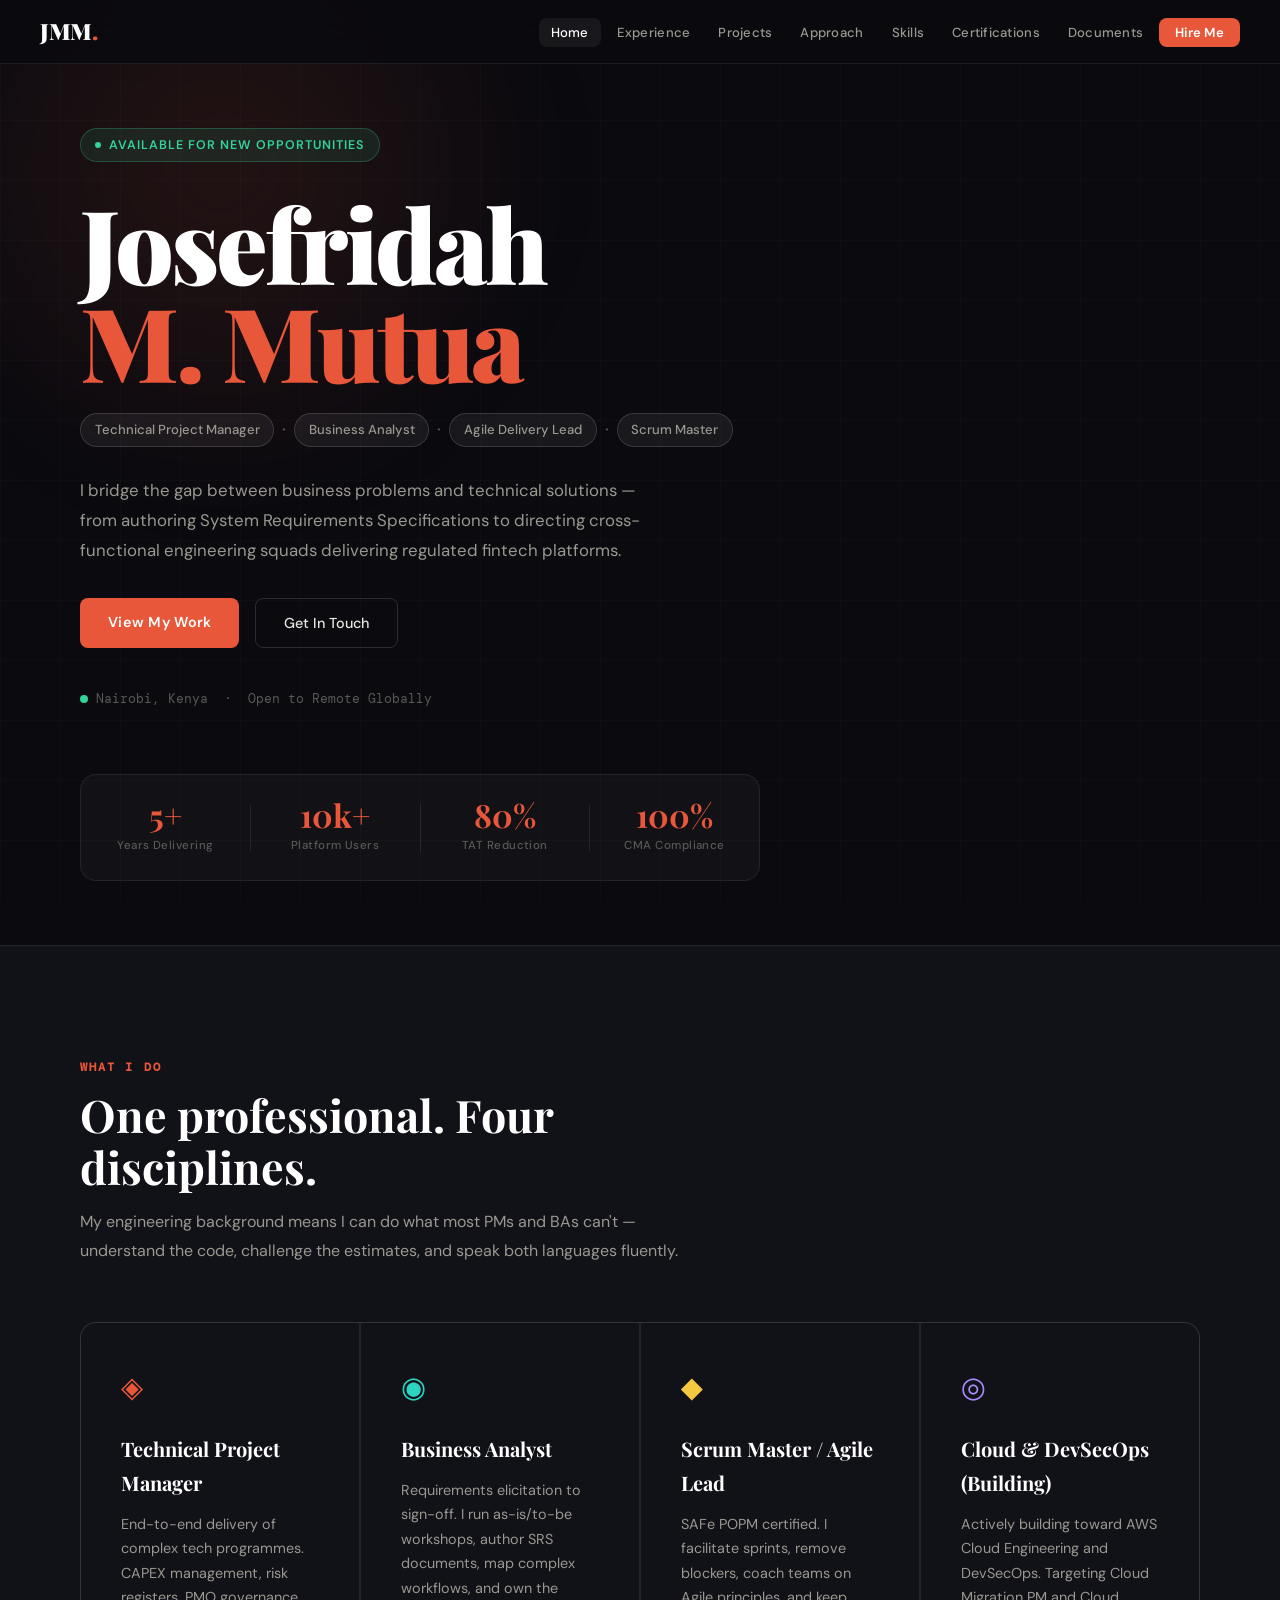
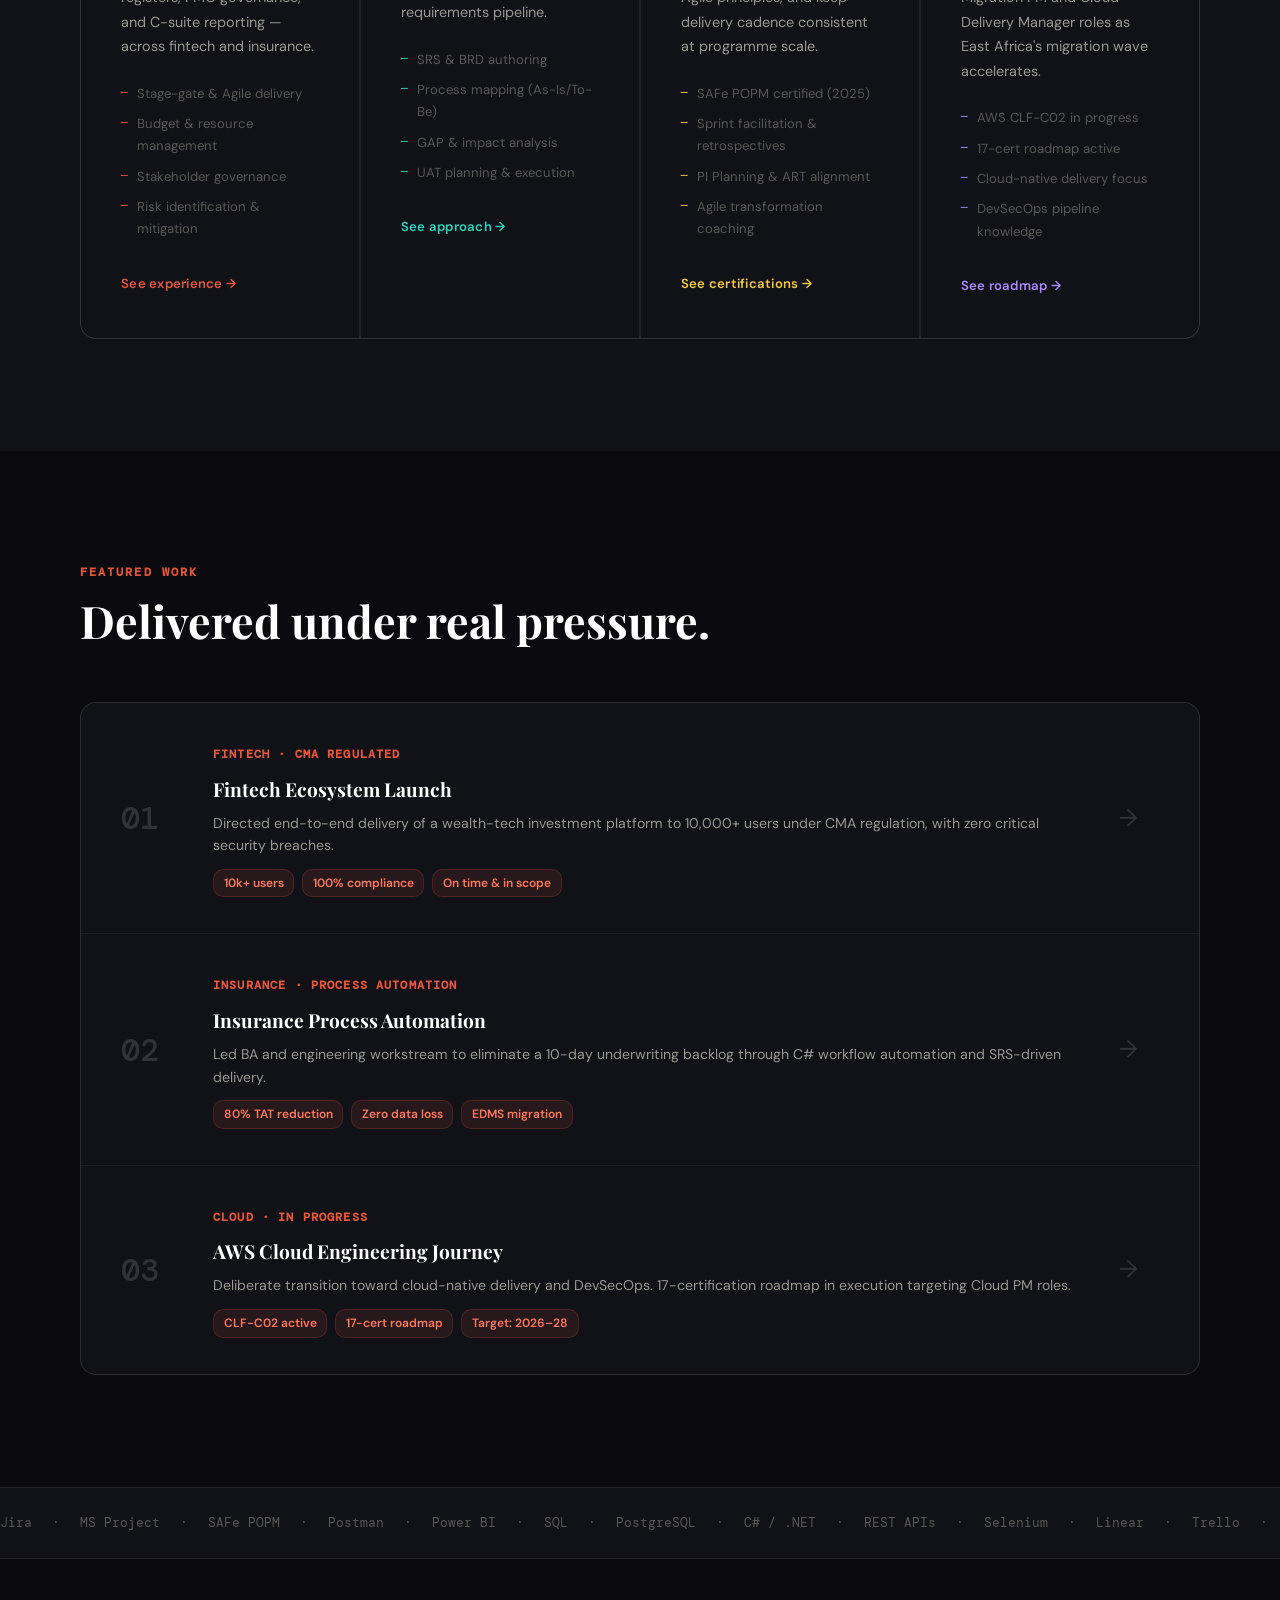
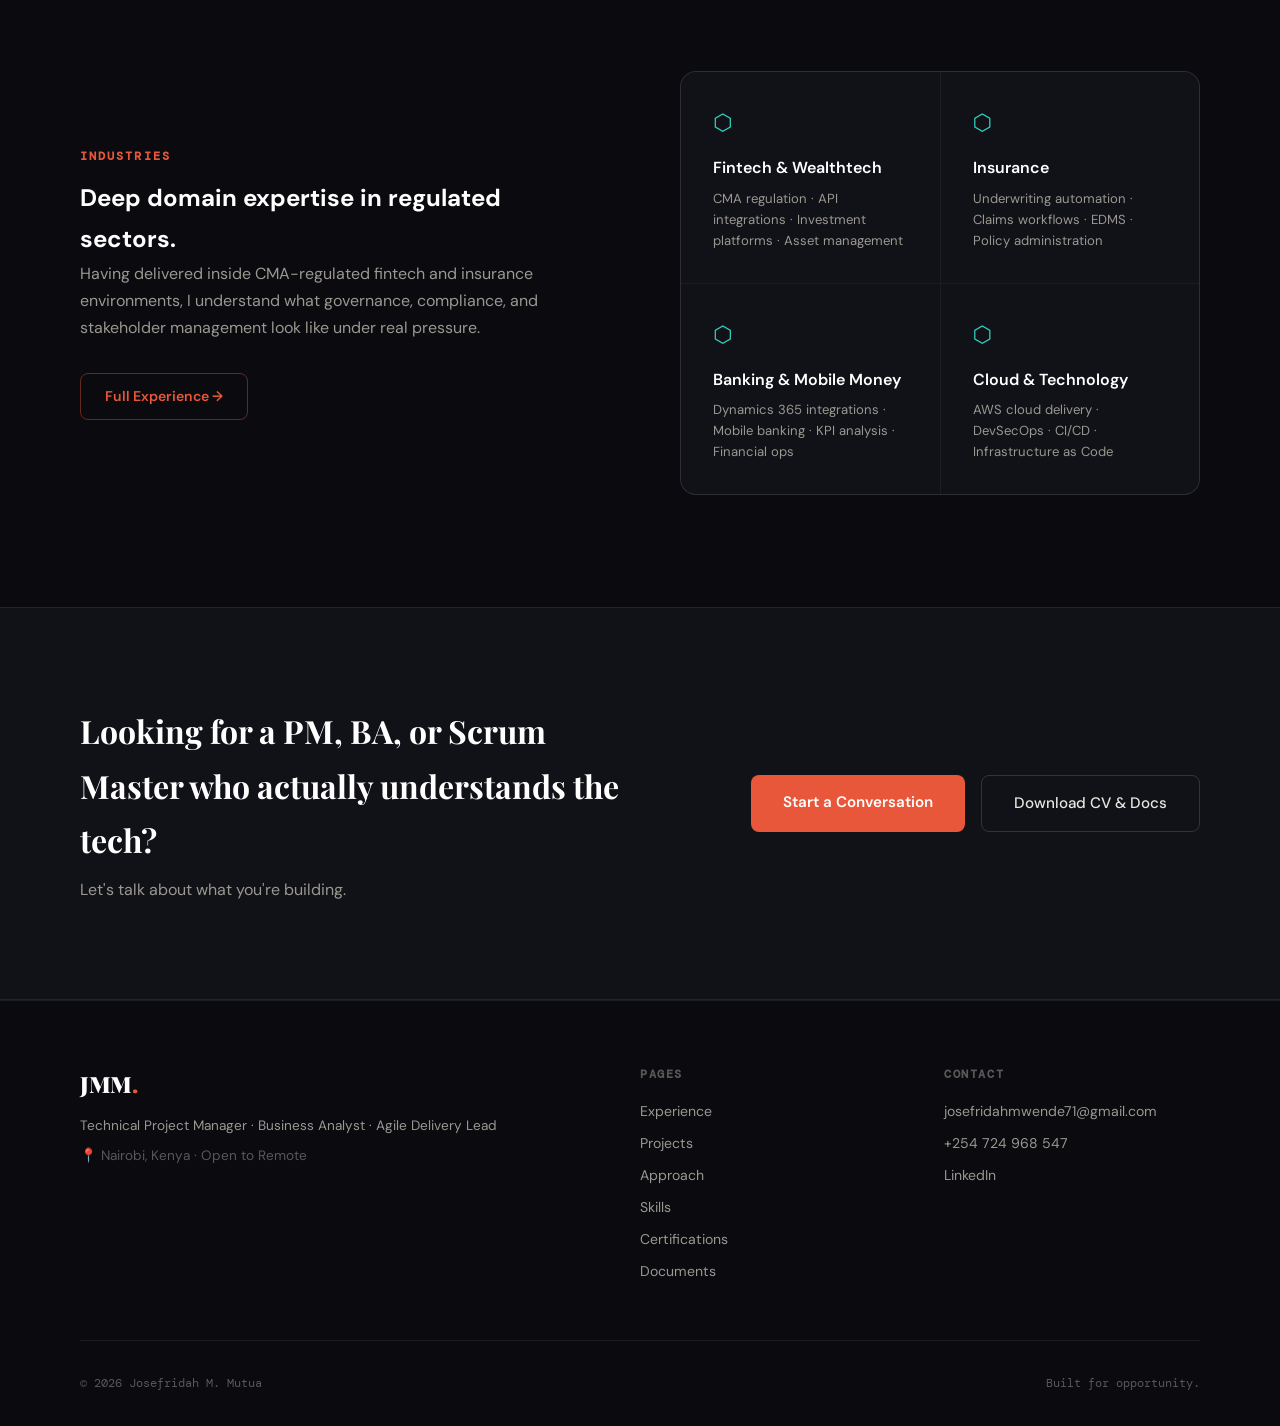
==== josefridah-portfolio/index.html @ a96021b9 "change colors" ====
<!DOCTYPE html>
<html lang="en">
<head>
<meta charset="UTF-8">
<meta name="viewport" content="width=device-width, initial-scale=1.0">
<title>Josefridah M. Mutua — TPM · BA · Agile Lead</title>
<link rel="preconnect" href="https://fonts.googleapis.com">
<link href="https://fonts.googleapis.com/css2?family=Playfair+Display:wght@400;700;900&family=DM+Sans:wght@300;400;500;600&family=DM+Mono:wght@400;500&display=swap" rel="stylesheet">
<link rel="stylesheet" href="css/main.css">
</head>
<body>

<!-- NAV -->
<nav id="nav">
  <a href="index.html" class="nav-logo">JMM<span>.</span></a>
  <button class="nav-toggle" id="navToggle" aria-label="menu">
    <span></span><span></span><span></span>
  </button>
  <ul class="nav-links" id="navLinks">
    <li><a href="index.html" class="active">Home</a></li>
    <li><a href="pages/experience.html">Experience</a></li>
    <li><a href="pages/projects.html">Projects</a></li>
    <li><a href="pages/approach.html">Approach</a></li>
    <li><a href="pages/skills.html">Skills</a></li>
    <li><a href="pages/certifications.html">Certifications</a></li>
    <li><a href="pages/documents.html">Documents</a></li>
    <li><a href="pages/contact.html" class="nav-cta">Hire Me</a></li>
  </ul>
</nav>

<!-- HERO -->
<section class="hero">
  <div class="hero-bg">
    <div class="hero-grid"></div>
    <div class="hero-glow"></div>
  </div>
  <div class="hero-content">
    <div class="hero-tag reveal">Available for new opportunities</div>
    <h1 class="hero-name reveal-up">
      Josefridah<br><span class="accent-text">M. Mutua</span>
    </h1>
    <div class="hero-roles reveal-up delay-1">
      <span class="role-pill">Technical Project Manager</span>
      <span class="role-sep">·</span>
      <span class="role-pill">Business Analyst</span>
      <span class="role-sep">·</span>
      <span class="role-pill">Agile Delivery Lead</span>
      <span class="role-sep">·</span>
      <span class="role-pill">Scrum Master</span>
    </div>
    <p class="hero-bio reveal-up delay-2">
      I bridge the gap between business problems and technical solutions — from authoring System Requirements Specifications to directing cross-functional engineering squads delivering regulated fintech platforms.
    </p>
    <div class="hero-actions reveal-up delay-3">
      <a href="pages/projects.html" class="btn-primary">View My Work</a>
      <a href="pages/contact.html" class="btn-ghost">Get In Touch</a>
    </div>
    <div class="hero-location reveal delay-4">
      <span class="dot-green"></span>
      Nairobi, Kenya &nbsp;·&nbsp; Open to Remote Globally
    </div>
  </div>
  <div class="hero-stats reveal-up delay-2">
    <div class="stat">
      <span class="stat-num">5+</span>
      <span class="stat-label">Years Delivering</span>
    </div>
    <div class="stat-div"></div>
    <div class="stat">
      <span class="stat-num">10k+</span>
      <span class="stat-label">Platform Users</span>
    </div>
    <div class="stat-div"></div>
    <div class="stat">
      <span class="stat-num">80%</span>
      <span class="stat-label">TAT Reduction</span>
    </div>
    <div class="stat-div"></div>
    <div class="stat">
      <span class="stat-num">100%</span>
      <span class="stat-label">CMA Compliance</span>
    </div>
  </div>
</section>

<!-- WHAT I DO -->
<section class="roles-section">
  <div class="container">
    <div class="section-header">
      <span class="section-eyebrow">What I Do</span>
      <h2>One professional. Four disciplines.</h2>
      <p>My engineering background means I can do what most PMs and BAs can't — understand the code, challenge the estimates, and speak both languages fluently.</p>
    </div>
    <div class="roles-grid">
      <div class="role-card" data-color="accent">
        <div class="role-icon">◈</div>
        <h3>Technical Project Manager</h3>
        <p>End-to-end delivery of complex tech programmes. CAPEX management, risk registers, PMO governance, and C-suite reporting — across fintech and insurance.</p>
        <ul>
          <li>Stage-gate & Agile delivery</li>
          <li>Budget & resource management</li>
          <li>Stakeholder governance</li>
          <li>Risk identification & mitigation</li>
        </ul>
        <a href="pages/experience.html" class="role-link">See experience →</a>
      </div>
      <div class="role-card" data-color="teal">
        <div class="role-icon">◉</div>
        <h3>Business Analyst</h3>
        <p>Requirements elicitation to sign-off. I run as-is/to-be workshops, author SRS documents, map complex workflows, and own the requirements pipeline.</p>
        <ul>
          <li>SRS & BRD authoring</li>
          <li>Process mapping (As-Is/To-Be)</li>
          <li>GAP & impact analysis</li>
          <li>UAT planning & execution</li>
        </ul>
        <a href="pages/approach.html" class="role-link">See approach →</a>
      </div>
      <div class="role-card" data-color="gold">
        <div class="role-icon">◆</div>
        <h3>Scrum Master / Agile Lead</h3>
        <p>SAFe POPM certified. I facilitate sprints, remove blockers, coach teams on Agile principles, and keep delivery cadence consistent at programme scale.</p>
        <ul>
          <li>SAFe POPM certified (2025)</li>
          <li>Sprint facilitation & retrospectives</li>
          <li>PI Planning & ART alignment</li>
          <li>Agile transformation coaching</li>
        </ul>
        <a href="pages/certifications.html" class="role-link">See certifications →</a>
      </div>
      <div class="role-card" data-color="purple">
        <div class="role-icon">◎</div>
        <h3>Cloud & DevSecOps (Building)</h3>
        <p>Actively building toward AWS Cloud Engineering and DevSecOps. Targeting Cloud Migration PM and Cloud Delivery Manager roles as East Africa's migration wave accelerates.</p>
        <ul>
          <li>AWS CLF-C02 in progress</li>
          <li>17-cert roadmap active</li>
          <li>Cloud-native delivery focus</li>
          <li>DevSecOps pipeline knowledge</li>
        </ul>
        <a href="pages/certifications.html" class="role-link">See roadmap →</a>
      </div>
    </div>
  </div>
</section>

<!-- FEATURED PROJECTS STRIP -->
<section class="featured-section">
  <div class="container">
    <div class="section-header">
      <span class="section-eyebrow">Featured Work</span>
      <h2>Delivered under real pressure.</h2>
    </div>
    <div class="projects-strip">
      <a href="pages/projects.html#fintech" class="project-strip-card">
        <div class="psc-num">01</div>
        <div class="psc-body">
          <span class="psc-tag">Fintech · CMA Regulated</span>
          <h3>Fintech Ecosystem Launch</h3>
          <p>Directed end-to-end delivery of a wealth-tech investment platform to 10,000+ users under CMA regulation, with zero critical security breaches.</p>
          <div class="psc-outcomes">
            <span>10k+ users</span>
            <span>100% compliance</span>
            <span>On time & in scope</span>
          </div>
        </div>
        <div class="psc-arrow">→</div>
      </a>
      <a href="pages/projects.html#insurance" class="project-strip-card">
        <div class="psc-num">02</div>
        <div class="psc-body">
          <span class="psc-tag">Insurance · Process Automation</span>
          <h3>Insurance Process Automation</h3>
          <p>Led BA and engineering workstream to eliminate a 10-day underwriting backlog through C# workflow automation and SRS-driven delivery.</p>
          <div class="psc-outcomes">
            <span>80% TAT reduction</span>
            <span>Zero data loss</span>
            <span>EDMS migration</span>
          </div>
        </div>
        <div class="psc-arrow">→</div>
      </a>
      <a href="pages/projects.html#cloud" class="project-strip-card">
        <div class="psc-num">03</div>
        <div class="psc-body">
          <span class="psc-tag">Cloud · In Progress</span>
          <h3>AWS Cloud Engineering Journey</h3>
          <p>Deliberate transition toward cloud-native delivery and DevSecOps. 17-certification roadmap in execution targeting Cloud PM roles.</p>
          <div class="psc-outcomes">
            <span>CLF-C02 active</span>
            <span>17-cert roadmap</span>
            <span>Target: 2026–28</span>
          </div>
        </div>
        <div class="psc-arrow">→</div>
      </a>
    </div>
  </div>
</section>

<!-- TOOLS MARQUEE -->
<div class="marquee-section">
  <div class="marquee-track">
    <div class="marquee-content">
      <span>Jira</span><span>·</span>
      <span>MS Project</span><span>·</span>
      <span>SAFe POPM</span><span>·</span>
      <span>Postman</span><span>·</span>
      <span>Power BI</span><span>·</span>
      <span>SQL</span><span>·</span>
      <span>PostgreSQL</span><span>·</span>
      <span>C# / .NET</span><span>·</span>
      <span>REST APIs</span><span>·</span>
      <span>Selenium</span><span>·</span>
      <span>Linear</span><span>·</span>
      <span>Trello</span><span>·</span>
      <span>Metabase</span><span>·</span>
      <span>AWS</span><span>·</span>
      <span>Agile</span><span>·</span>
      <span>Scrum</span><span>·</span>
      <span>Kanban</span><span>·</span>
      <span>Jira</span><span>·</span>
      <span>MS Project</span><span>·</span>
      <span>SAFe POPM</span><span>·</span>
      <span>Postman</span><span>·</span>
      <span>Power BI</span><span>·</span>
      <span>SQL</span><span>·</span>
      <span>PostgreSQL</span><span>·</span>
      <span>C# / .NET</span><span>·</span>
      <span>REST APIs</span><span>·</span>
      <span>Selenium</span><span>·</span>
    </div>
  </div>
</div>

<!-- INDUSTRIES -->
<section class="industries-section">
  <div class="container">
    <div class="industries-grid">
      <div class="industry-intro">
        <span class="section-eyebrow">Industries</span>
        <h2>Deep domain expertise in regulated sectors.</h2>
        <p>Having delivered inside CMA-regulated fintech and insurance environments, I understand what governance, compliance, and stakeholder management look like under real pressure.</p>
        <a href="pages/experience.html" class="btn-outline">Full Experience →</a>
      </div>
      <div class="industry-cards">
        <div class="industry-card">
          <div class="ic-icon">⬡</div>
          <h4>Fintech & Wealthtech</h4>
          <p>CMA regulation · API integrations · Investment platforms · Asset management</p>
        </div>
        <div class="industry-card">
          <div class="ic-icon">⬡</div>
          <h4>Insurance</h4>
          <p>Underwriting automation · Claims workflows · EDMS · Policy administration</p>
        </div>
        <div class="industry-card">
          <div class="ic-icon">⬡</div>
          <h4>Banking & Mobile Money</h4>
          <p>Dynamics 365 integrations · Mobile banking · KPI analysis · Financial ops</p>
        </div>
        <div class="industry-card">
          <div class="ic-icon">⬡</div>
          <h4>Cloud & Technology</h4>
          <p>AWS cloud delivery · DevSecOps · CI/CD · Infrastructure as Code</p>
        </div>
      </div>
    </div>
  </div>
</section>

<!-- CTA STRIP -->
<section class="cta-section">
  <div class="container">
    <div class="cta-inner">
      <div class="cta-text">
        <h2>Looking for a PM, BA, or Scrum Master who actually understands the tech?</h2>
        <p>Let's talk about what you're building.</p>
      </div>
      <div class="cta-actions">
        <a href="pages/contact.html" class="btn-primary-lg">Start a Conversation</a>
        <a href="pages/documents.html" class="btn-ghost-lg">Download CV & Docs</a>
      </div>
    </div>
  </div>
</section>

<!-- FOOTER -->
<footer class="footer">
  <div class="container">
    <div class="footer-grid">
      <div class="footer-brand">
        <span class="nav-logo">JMM<span>.</span></span>
        <p>Technical Project Manager · Business Analyst · Agile Delivery Lead</p>
        <p class="footer-location">📍 Nairobi, Kenya · Open to Remote</p>
      </div>
      <div class="footer-links">
        <h5>Pages</h5>
        <a href="pages/experience.html">Experience</a>
        <a href="pages/projects.html">Projects</a>
        <a href="pages/approach.html">Approach</a>
        <a href="pages/skills.html">Skills</a>
        <a href="pages/certifications.html">Certifications</a>
        <a href="pages/documents.html">Documents</a>
      </div>
      <div class="footer-contact">
        <h5>Contact</h5>
        <a href="mailto:josefridahmwende71@gmail.com">josefridahmwende71@gmail.com</a>
        <a href="tel:+254724968547">+254 724 968 547</a>
        <a href="https://linkedin.com/in/[your-handle]" target="_blank">LinkedIn</a>
      </div>
    </div>
    <div class="footer-bottom">
      <span>© 2026 Josefridah M. Mutua</span>
      <span>Built for opportunity.</span>
    </div>
  </div>
</footer>

<script src="js/main.js"></script>
</body>
</html>
---- josefridah-portfolio/css/main.css ----
/* ═══════════════════════════════════════════════════════
   JOSEFRIDAH M. MUTUA — PORTFOLIO
   Dark editorial design with warm accent
═══════════════════════════════════════════════════════ */

:root {
  --bg:        #0A0A0F;
  --bg2:       #111118;
  --bg3:       #16161F;
  --border:    rgba(255,255,255,0.08);
  --border2:   rgba(255,255,255,0.14);
  --text:      #E8E6E0;
  --text2:     #9A9890;
  --text3:     #5A5856;
  --accent:    #E8573A;
  --accent2:   #FF7A5C;
  --teal:      #2DD4BF;
  --gold:      #F5C842;
  --purple:    #A78BFA;
  --green:     #34D399;
  --white:     #FFFFFF;

  --font-display: 'Playfair Display', Georgia, serif;
  --font-body:    'DM Sans', system-ui, sans-serif;
  --font-mono:    'DM Mono', monospace;

  --radius:    8px;
  --radius-lg: 16px;
  --transition: 0.3s cubic-bezier(0.4, 0, 0.2, 1);
  --max-w:     1200px;
}

*, *::before, *::after { box-sizing: border-box; margin: 0; padding: 0; }

html { scroll-behavior: smooth; font-size: 16px; }

body {
  background: var(--bg);
  color: var(--text);
  font-family: var(--font-body);
  font-weight: 400;
  line-height: 1.7;
  overflow-x: hidden;
}

a { color: inherit; text-decoration: none; }
img { max-width: 100%; display: block; }
ul { list-style: none; }

/* ── SCROLLBAR */
::-webkit-scrollbar { width: 4px; }
::-webkit-scrollbar-track { background: var(--bg); }
::-webkit-scrollbar-thumb { background: var(--accent); border-radius: 2px; }

/* ══════════════════════════════════════════
   NAV
══════════════════════════════════════════ */
#nav {
  position: fixed; top: 0; left: 0; right: 0; z-index: 1000;
  display: flex; align-items: center; justify-content: space-between;
  padding: 0 2.5rem;
  height: 64px;
  background: rgba(10, 10, 15, 0.85);
  backdrop-filter: blur(16px);
  border-bottom: 1px solid var(--border);
  transition: var(--transition);
}
#nav.scrolled { background: rgba(10, 10, 15, 0.97); }

.nav-logo {
  font-family: var(--font-display);
  font-size: 1.4rem;
  font-weight: 900;
  color: var(--white);
  letter-spacing: -0.02em;
}
.nav-logo span { color: var(--accent); }

.nav-links {
  display: flex; align-items: center; gap: 0.25rem;
}
.nav-links a {
  font-size: 0.82rem;
  font-weight: 500;
  color: var(--text2);
  padding: 0.4rem 0.75rem;
  border-radius: var(--radius);
  transition: var(--transition);
  letter-spacing: 0.02em;
}
.nav-links a:hover, .nav-links a.active { color: var(--white); background: rgba(255,255,255,0.06); }
.nav-links .nav-cta {
  background: var(--accent);
  color: var(--white);
  padding: 0.4rem 1rem;
  font-weight: 600;
}
.nav-links .nav-cta:hover { background: var(--accent2); }

.nav-toggle {
  display: none;
  flex-direction: column; gap: 5px;
  background: none; border: none; cursor: pointer; padding: 4px;
}
.nav-toggle span {
  display: block; width: 22px; height: 2px;
  background: var(--text); border-radius: 2px;
  transition: var(--transition);
}

/* ══════════════════════════════════════════
   HERO
══════════════════════════════════════════ */
.hero {
  min-height: 100vh;
  display: flex; flex-direction: column;
  justify-content: center; align-items: flex-start;
  padding: 8rem 2.5rem 4rem;
  max-width: var(--max-w); margin: 0 auto;
  position: relative;
}

.hero-bg {
  position: fixed; inset: 0; z-index: -1; pointer-events: none;
}
.hero-grid {
  position: absolute; inset: 0;
  background-image:
    linear-gradient(rgba(255,255,255,0.02) 1px, transparent 1px),
    linear-gradient(90deg, rgba(255,255,255,0.02) 1px, transparent 1px);
  background-size: 60px 60px;
}
.hero-glow {
  position: absolute;
  top: -20%; left: -10%;
  width: 700px; height: 700px;
  background: radial-gradient(ellipse, rgba(232, 87, 58, 0.12) 0%, transparent 70%);
  filter: blur(40px);
}

.hero-tag {
  display: inline-flex; align-items: center; gap: 0.5rem;
  font-size: 0.78rem; font-weight: 600;
  color: var(--green);
  background: rgba(52, 211, 153, 0.1);
  border: 1px solid rgba(52, 211, 153, 0.25);
  padding: 0.35rem 0.9rem; border-radius: 20px;
  letter-spacing: 0.08em; text-transform: uppercase;
  margin-bottom: 2rem;
}
.hero-tag::before {
  content: '';
  width: 6px; height: 6px; border-radius: 50%;
  background: var(--green);
  animation: blink 2s infinite;
}
@keyframes blink { 0%,100%{opacity:1} 50%{opacity:0.3} }

.hero-name {
  font-family: var(--font-display);
  font-size: clamp(3.5rem, 8vw, 7rem);
  font-weight: 900;
  line-height: 0.95;
  letter-spacing: -0.03em;
  color: var(--white);
  margin-bottom: 1.5rem;
}
.accent-text { color: var(--accent); }

.hero-roles {
  display: flex; flex-wrap: wrap; align-items: center; gap: 0.5rem;
  margin-bottom: 1.75rem;
}
.role-pill {
  font-size: 0.82rem; font-weight: 500;
  background: rgba(255,255,255,0.06);
  border: 1px solid var(--border2);
  color: var(--text2);
  padding: 0.3rem 0.85rem; border-radius: 20px;
}
.role-sep { color: var(--text3); font-size: 1.2rem; }

.hero-bio {
  max-width: 560px;
  font-size: 1.05rem;
  color: var(--text2);
  line-height: 1.8;
  margin-bottom: 2rem;
}

.hero-actions {
  display: flex; gap: 1rem; flex-wrap: wrap;
  margin-bottom: 2.5rem;
}

.btn-primary {
  background: var(--accent);
  color: var(--white);
  font-size: 0.9rem; font-weight: 600;
  padding: 0.75rem 1.75rem; border-radius: var(--radius);
  transition: var(--transition);
  letter-spacing: 0.02em;
}
.btn-primary:hover { background: var(--accent2); transform: translateY(-1px); }

.btn-ghost {
  background: transparent;
  color: var(--text);
  font-size: 0.9rem; font-weight: 500;
  padding: 0.75rem 1.75rem;
  border: 1px solid var(--border2);
  border-radius: var(--radius);
  transition: var(--transition);
}
.btn-ghost:hover { border-color: var(--text2); background: rgba(255,255,255,0.04); }

.hero-location {
  display: flex; align-items: center; gap: 0.5rem;
  font-size: 0.82rem; color: var(--text3);
  font-family: var(--font-mono);
}
.dot-green {
  width: 8px; height: 8px; border-radius: 50%;
  background: var(--green);
  animation: blink 2s infinite;
}

.hero-stats {
  display: flex; align-items: center; gap: 0;
  margin-top: 4rem;
  background: rgba(255,255,255,0.03);
  border: 1px solid var(--border);
  border-radius: var(--radius-lg);
  overflow: hidden;
  width: 100%;
  max-width: 680px;
}
.stat {
  flex: 1; display: flex; flex-direction: column;
  align-items: center; padding: 1.5rem 1rem;
}
.stat-num {
  font-family: var(--font-display);
  font-size: 2rem; font-weight: 700;
  color: var(--accent);
  line-height: 1;
}
.stat-label {
  font-size: 0.72rem; color: var(--text3);
  margin-top: 0.3rem; text-align: center;
  font-weight: 500; letter-spacing: 0.04em;
}
.stat-div { width: 1px; height: 48px; background: var(--border); }

/* ══════════════════════════════════════════
   SECTIONS SHARED
══════════════════════════════════════════ */
.container { max-width: var(--max-w); margin: 0 auto; padding: 0 2.5rem; }

.section-eyebrow {
  display: block;
  font-size: 0.72rem; font-weight: 600;
  letter-spacing: 0.18em; text-transform: uppercase;
  color: var(--accent);
  margin-bottom: 0.75rem;
  font-family: var(--font-mono);
}
.section-header {
  max-width: 640px;
  margin-bottom: 3.5rem;
}
.section-header h2 {
  font-family: var(--font-display);
  font-size: clamp(2rem, 4vw, 2.8rem);
  font-weight: 700;
  color: var(--white);
  line-height: 1.15;
  margin-bottom: 1rem;
}
.section-header p { color: var(--text2); font-size: 1rem; line-height: 1.8; }

/* ══════════════════════════════════════════
   ROLES SECTION
══════════════════════════════════════════ */
.roles-section {
  padding: 7rem 0;
  background: var(--bg2);
  border-top: 1px solid var(--border);
}
.roles-grid {
  display: grid;
  grid-template-columns: repeat(auto-fit, minmax(260px, 1fr));
  gap: 1.5px;
  background: var(--border);
  border: 1px solid var(--border);
  border-radius: var(--radius-lg);
  overflow: hidden;
}
.role-card {
  background: var(--bg2);
  padding: 2.5rem;
  transition: var(--transition);
  cursor: default;
}
.role-card:hover { background: var(--bg3); }
.role-icon {
  font-size: 1.8rem; margin-bottom: 1.25rem;
  color: var(--accent);
}
.role-card[data-color="teal"] .role-icon { color: var(--teal); }
.role-card[data-color="gold"] .role-icon { color: var(--gold); }
.role-card[data-color="purple"] .role-icon { color: var(--purple); }

.role-card h3 {
  font-family: var(--font-display);
  font-size: 1.25rem; font-weight: 700;
  color: var(--white);
  margin-bottom: 0.75rem;
}
.role-card p { font-size: 0.9rem; color: var(--text2); line-height: 1.7; margin-bottom: 1.25rem; }
.role-card ul { margin-bottom: 1.5rem; }
.role-card ul li {
  font-size: 0.82rem; color: var(--text3);
  padding: 0.25rem 0;
  padding-left: 1rem;
  position: relative;
}
.role-card ul li::before {
  content: '─';
  position: absolute; left: 0;
  color: var(--accent); font-size: 0.7rem;
}
.role-card[data-color="teal"] ul li::before { color: var(--teal); }
.role-card[data-color="gold"] ul li::before { color: var(--gold); }
.role-card[data-color="purple"] ul li::before { color: var(--purple); }

.role-link {
  font-size: 0.82rem; font-weight: 600;
  color: var(--accent);
  letter-spacing: 0.02em;
  transition: var(--transition);
}
.role-card[data-color="teal"] .role-link { color: var(--teal); }
.role-card[data-color="gold"] .role-link { color: var(--gold); }
.role-card[data-color="purple"] .role-link { color: var(--purple); }
.role-link:hover { opacity: 0.7; }

/* ══════════════════════════════════════════
   FEATURED PROJECTS
══════════════════════════════════════════ */
.featured-section {
  padding: 7rem 0;
  background: var(--bg);
}
.projects-strip { display: flex; flex-direction: column; gap: 1px; background: var(--border); border-radius: var(--radius-lg); overflow: hidden; border: 1px solid var(--border); }
.project-strip-card {
  display: grid;
  grid-template-columns: 60px 1fr 40px;
  gap: 2rem;
  align-items: center;
  padding: 2.25rem 2.5rem;
  background: var(--bg2);
  transition: var(--transition);
}
.project-strip-card:hover { background: var(--bg3); }
.psc-num {
  font-family: var(--font-mono);
  font-size: 2rem; font-weight: 500;
  color: var(--border2);
  line-height: 1;
}
.project-strip-card:hover .psc-num { color: var(--accent); }
.psc-tag {
  display: inline-block;
  font-size: 0.72rem; font-weight: 600;
  letter-spacing: 0.1em; text-transform: uppercase;
  color: var(--accent);
  font-family: var(--font-mono);
  margin-bottom: 0.5rem;
}
.psc-body h3 {
  font-family: var(--font-display);
  font-size: 1.2rem; font-weight: 700;
  color: var(--white);
  margin-bottom: 0.4rem;
}
.psc-body p { font-size: 0.88rem; color: var(--text2); line-height: 1.6; margin-bottom: 0.75rem; }
.psc-outcomes {
  display: flex; flex-wrap: wrap; gap: 0.5rem;
}
.psc-outcomes span {
  font-size: 0.75rem; font-weight: 600;
  background: rgba(232, 87, 58, 0.1);
  border: 1px solid rgba(232, 87, 58, 0.2);
  color: var(--accent2);
  padding: 0.2rem 0.6rem; border-radius: 10px;
}
.psc-arrow {
  font-size: 1.5rem; color: var(--border2);
  transition: var(--transition);
}
.project-strip-card:hover .psc-arrow { color: var(--accent); transform: translateX(4px); }

/* ══════════════════════════════════════════
   MARQUEE
══════════════════════════════════════════ */
.marquee-section {
  padding: 1.5rem 0;
  border-top: 1px solid var(--border);
  border-bottom: 1px solid var(--border);
  background: var(--bg2);
  overflow: hidden;
}
.marquee-track { overflow: hidden; }
.marquee-content {
  display: flex; align-items: center; gap: 1.25rem;
  white-space: nowrap;
  animation: marquee 28s linear infinite;
  font-family: var(--font-mono);
  font-size: 0.82rem;
  color: var(--text3);
}
.marquee-content span:not([style]) { color: var(--text3); }
@keyframes marquee { from { transform: translateX(0); } to { transform: translateX(-50%); } }

/* ══════════════════════════════════════════
   INDUSTRIES
══════════════════════════════════════════ */
.industries-section { padding: 7rem 0; background: var(--bg); }
.industries-grid {
  display: grid;
  grid-template-columns: 1fr 1fr;
  gap: 5rem;
  align-items: center;
}
.industry-intro h2 { color: var(--white); }
.industry-intro p { color: var(--text2); margin-bottom: 2rem; }
.btn-outline {
  display: inline-block;
  font-size: 0.88rem; font-weight: 600;
  color: var(--accent);
  border: 1px solid rgba(232, 87, 58, 0.4);
  padding: 0.65rem 1.5rem; border-radius: var(--radius);
  transition: var(--transition);
}
.btn-outline:hover { background: rgba(232, 87, 58, 0.08); }

.industry-cards {
  display: grid;
  grid-template-columns: 1fr 1fr;
  gap: 1px; background: var(--border);
  border: 1px solid var(--border);
  border-radius: var(--radius-lg); overflow: hidden;
}
.industry-card {
  background: var(--bg2);
  padding: 2rem;
  transition: var(--transition);
}
.industry-card:hover { background: var(--bg3); }
.ic-icon { font-size: 1.4rem; color: var(--teal); margin-bottom: 0.75rem; }
.industry-card h4 {
  font-size: 1rem; font-weight: 600;
  color: var(--white);
  margin-bottom: 0.4rem;
}
.industry-card p { font-size: 0.82rem; color: var(--text2); line-height: 1.6; }

/* ══════════════════════════════════════════
   CTA
══════════════════════════════════════════ */
.cta-section {
  padding: 6rem 0;
  background: var(--bg2);
  border-top: 1px solid var(--border);
  border-bottom: 1px solid var(--border);
}
.cta-inner {
  display: flex;
  justify-content: space-between;
  align-items: center;
  gap: 3rem;
  flex-wrap: wrap;
}
.cta-text h2 {
  font-family: var(--font-display);
  font-size: clamp(1.4rem, 3vw, 2rem);
  font-weight: 700;
  color: var(--white);
  max-width: 560px;
  margin-bottom: 0.5rem;
}
.cta-text p { color: var(--text2); }
.cta-actions { display: flex; gap: 1rem; flex-wrap: wrap; }
.btn-primary-lg {
  background: var(--accent); color: var(--white);
  font-size: 0.95rem; font-weight: 600;
  padding: 0.9rem 2rem; border-radius: var(--radius);
  transition: var(--transition); white-space: nowrap;
}
.btn-primary-lg:hover { background: var(--accent2); transform: translateY(-1px); }
.btn-ghost-lg {
  background: transparent; color: var(--text);
  font-size: 0.95rem; font-weight: 500;
  padding: 0.9rem 2rem;
  border: 1px solid var(--border2);
  border-radius: var(--radius);
  transition: var(--transition); white-space: nowrap;
}
.btn-ghost-lg:hover { border-color: var(--text2); }

/* ══════════════════════════════════════════
   FOOTER
══════════════════════════════════════════ */
.footer {
  padding: 4rem 0 2rem;
  background: var(--bg);
  border-top: 1px solid var(--border);
}
.footer-grid {
  display: grid;
  grid-template-columns: 2fr 1fr 1fr;
  gap: 3rem;
  margin-bottom: 3rem;
}
.footer-brand .nav-logo { display: block; margin-bottom: 0.75rem; }
.footer-brand p { font-size: 0.85rem; color: var(--text2); line-height: 1.6; }
.footer-location { color: var(--text3) !important; margin-top: 0.5rem; }
.footer-links h5, .footer-contact h5 {
  font-size: 0.72rem; font-weight: 700;
  letter-spacing: 0.14em; text-transform: uppercase;
  color: var(--text3); margin-bottom: 1rem;
  font-family: var(--font-mono);
}
.footer-links a, .footer-contact a {
  display: block; font-size: 0.88rem;
  color: var(--text2); margin-bottom: 0.5rem;
  transition: var(--transition);
}
.footer-links a:hover, .footer-contact a:hover { color: var(--accent); }
.footer-bottom {
  display: flex; justify-content: space-between;
  padding-top: 2rem; border-top: 1px solid var(--border);
  font-size: 0.78rem; color: var(--text3);
  font-family: var(--font-mono);
}

/* ══════════════════════════════════════════
   PAGE HERO (inner pages)
══════════════════════════════════════════ */
.page-hero {
  padding: 9rem 2.5rem 4rem;
  max-width: var(--max-w); margin: 0 auto;
  border-bottom: 1px solid var(--border);
}
.page-hero .section-eyebrow { margin-bottom: 1rem; }
.page-hero h1 {
  font-family: var(--font-display);
  font-size: clamp(2.5rem, 5vw, 4rem);
  font-weight: 900;
  color: var(--white);
  line-height: 1.1;
  letter-spacing: -0.02em;
  margin-bottom: 1rem;
}
.page-hero p { font-size: 1.05rem; color: var(--text2); max-width: 580px; line-height: 1.8; }

/* ══════════════════════════════════════════
   EXPERIENCE PAGE
══════════════════════════════════════════ */
.exp-section { padding: 5rem 0; }
.exp-timeline { position: relative; }
.exp-timeline::before {
  content: '';
  position: absolute; left: 0; top: 0; bottom: 0;
  width: 1px; background: var(--border);
}
.exp-item {
  display: grid;
  grid-template-columns: 200px 1fr;
  gap: 3rem;
  padding: 3rem 0 3rem 2rem;
  border-bottom: 1px solid var(--border);
  position: relative;
}
.exp-item::before {
  content: '';
  position: absolute; left: -4px; top: 3.5rem;
  width: 9px; height: 9px; border-radius: 50%;
  background: var(--accent);
  border: 2px solid var(--bg);
}
.exp-meta { padding-top: 0.2rem; }
.exp-period {
  font-family: var(--font-mono);
  font-size: 0.78rem; color: var(--text3);
  margin-bottom: 0.5rem;
}
.exp-company {
  font-size: 0.88rem; font-weight: 600;
  color: var(--teal);
}
.exp-tags { display: flex; flex-wrap: wrap; gap: 0.4rem; margin-top: 0.75rem; }
.exp-tag-item {
  font-size: 0.7rem; padding: 0.15rem 0.5rem;
  background: rgba(255,255,255,0.05); border: 1px solid var(--border);
  border-radius: 10px; color: var(--text3);
}
.exp-content h3 {
  font-family: var(--font-display);
  font-size: 1.5rem; font-weight: 700;
  color: var(--white); margin-bottom: 0.25rem;
}
.exp-subtitle { font-size: 0.88rem; color: var(--accent); font-weight: 600; margin-bottom: 1rem; font-style: italic; }
.exp-content p { font-size: 0.92rem; color: var(--text2); line-height: 1.8; margin-bottom: 1rem; }
.exp-bullets { display: flex; flex-direction: column; gap: 0.5rem; }
.exp-bullet {
  display: flex; gap: 0.75rem;
  font-size: 0.88rem; color: var(--text2); line-height: 1.6;
}
.exp-bullet::before {
  content: '↗'; color: var(--accent);
  font-size: 0.8rem; flex-shrink: 0; margin-top: 0.15rem;
}
.exp-outcomes {
  display: flex; flex-wrap: wrap; gap: 0.6rem; margin-top: 1.25rem;
}
.outcome-chip {
  font-size: 0.78rem; font-weight: 600;
  background: rgba(52, 211, 153, 0.08);
  border: 1px solid rgba(52, 211, 153, 0.2);
  color: var(--green);
  padding: 0.3rem 0.75rem; border-radius: 20px;
}

/* ══════════════════════════════════════════
   PROJECTS PAGE
══════════════════════════════════════════ */
.projects-section { padding: 5rem 0; }
.project-card {
  background: var(--bg2);
  border: 1px solid var(--border);
  border-radius: var(--radius-lg);
  overflow: hidden;
  margin-bottom: 2rem;
  transition: var(--transition);
}
.project-card:hover { border-color: var(--border2); }
.pc-header {
  padding: 2.5rem;
  border-bottom: 1px solid var(--border);
  display: flex; justify-content: space-between; align-items: flex-start; gap: 2rem;
}
.pc-header-left .pc-eyebrow {
  font-family: var(--font-mono);
  font-size: 0.72rem; font-weight: 600;
  letter-spacing: 0.12em; text-transform: uppercase;
  color: var(--accent); margin-bottom: 0.5rem; display: block;
}
.pc-header-left h3 {
  font-family: var(--font-display);
  font-size: 1.6rem; font-weight: 700;
  color: var(--white); margin-bottom: 0.4rem;
}
.pc-header-left p { font-size: 0.9rem; color: var(--text2); }
.pc-header-right { flex-shrink: 0; text-align: right; }
.pc-period {
  font-family: var(--font-mono);
  font-size: 0.8rem; color: var(--text3);
}
.pc-body { padding: 2.5rem; }
.pc-grid { display: grid; grid-template-columns: 1fr 1fr; gap: 1.5rem; margin-bottom: 1.5rem; }
.pc-block {
  background: var(--bg3);
  border: 1px solid var(--border);
  border-radius: var(--radius);
  padding: 1.5rem;
}
.pc-block h5 {
  font-size: 0.7rem; font-weight: 700;
  letter-spacing: 0.12em; text-transform: uppercase;
  color: var(--accent); font-family: var(--font-mono);
  margin-bottom: 0.75rem;
}
.pc-block p, .pc-block li {
  font-size: 0.88rem; color: var(--text2); line-height: 1.7;
}
.pc-block ul { display: flex; flex-direction: column; gap: 0.3rem; }
.pc-block li { padding-left: 1rem; position: relative; }
.pc-block li::before { content: '·'; position: absolute; left: 0; color: var(--accent); }
.pc-outcomes-row { display: flex; flex-wrap: wrap; gap: 0.75rem; margin: 1.25rem 0; }
.pc-outcome {
  display: flex; align-items: center; gap: 0.4rem;
  font-size: 0.82rem; font-weight: 600;
  background: rgba(52, 211, 153, 0.07);
  border: 1px solid rgba(52, 211, 153, 0.2);
  color: var(--green);
  padding: 0.4rem 1rem; border-radius: var(--radius);
}
.pc-tools { margin-top: 1.5rem; padding-top: 1.5rem; border-top: 1px solid var(--border); }
.pc-tools h5 {
  font-size: 0.7rem; font-weight: 700;
  letter-spacing: 0.12em; text-transform: uppercase;
  color: var(--text3); font-family: var(--font-mono);
  margin-bottom: 0.6rem;
}
.tools-list { display: flex; flex-wrap: wrap; gap: 0.4rem; }
.tool-chip {
  font-size: 0.75rem;
  background: rgba(255,255,255,0.04);
  border: 1px solid var(--border);
  color: var(--text2);
  padding: 0.2rem 0.6rem; border-radius: var(--radius);
}

/* ══════════════════════════════════════════
   APPROACH PAGE
══════════════════════════════════════════ */
.approach-section { padding: 5rem 0; }
.approach-grid { display: grid; grid-template-columns: 1fr 1fr; gap: 1px; background: var(--border); border: 1px solid var(--border); border-radius: var(--radius-lg); overflow: hidden; margin-bottom: 4rem; }
.approach-card {
  background: var(--bg2);
  padding: 2.5rem;
  transition: var(--transition);
}
.approach-card:hover { background: var(--bg3); }
.ac-step {
  font-family: var(--font-mono);
  font-size: 0.7rem; color: var(--text3);
  margin-bottom: 1rem; letter-spacing: 0.1em;
}
.ac-icon { font-size: 2rem; margin-bottom: 1rem; }
.approach-card h3 {
  font-family: var(--font-display);
  font-size: 1.2rem; font-weight: 700;
  color: var(--white); margin-bottom: 0.6rem;
}
.approach-card p { font-size: 0.88rem; color: var(--text2); line-height: 1.7; margin-bottom: 1rem; }
.approach-items { display: flex; flex-direction: column; gap: 0.35rem; }
.approach-item { font-size: 0.82rem; color: var(--text3); padding-left: 1rem; position: relative; }
.approach-item::before { content: '→'; position: absolute; left: 0; color: var(--teal); font-size: 0.75rem; }

/* ══════════════════════════════════════════
   SKILLS PAGE
══════════════════════════════════════════ */
.skills-section { padding: 5rem 0; }
.skills-category { margin-bottom: 3rem; }
.skills-category h3 {
  font-family: var(--font-mono);
  font-size: 0.75rem; font-weight: 600;
  letter-spacing: 0.14em; text-transform: uppercase;
  color: var(--teal); margin-bottom: 1.25rem;
  padding-bottom: 0.75rem; border-bottom: 1px solid var(--border);
}
.skills-pills { display: flex; flex-wrap: wrap; gap: 0.6rem; }
.skill-pill-item {
  font-size: 0.85rem;
  background: var(--bg2);
  border: 1px solid var(--border);
  color: var(--text);
  padding: 0.45rem 1rem; border-radius: var(--radius);
  transition: var(--transition);
}
.skill-pill-item:hover { border-color: var(--border2); background: var(--bg3); }
.skill-pill-item.strong {
  background: rgba(232, 87, 58, 0.08);
  border-color: rgba(232, 87, 58, 0.25);
  color: var(--accent2);
}

/* ══════════════════════════════════════════
   CERTIFICATIONS PAGE
══════════════════════════════════════════ */
.certs-section { padding: 5rem 0; }
.cert-phase {
  margin-bottom: 3.5rem;
}
.cert-phase-header {
  display: flex; align-items: center; gap: 1rem;
  margin-bottom: 1.5rem;
  padding-bottom: 0.75rem;
  border-bottom: 1px solid var(--border);
}
.cert-phase-num {
  font-family: var(--font-mono);
  font-size: 0.7rem; font-weight: 600;
  background: rgba(232, 87, 58, 0.1);
  border: 1px solid rgba(232, 87, 58, 0.2);
  color: var(--accent);
  padding: 0.2rem 0.6rem; border-radius: var(--radius);
}
.cert-phase-header h3 {
  font-family: var(--font-display);
  font-size: 1.1rem; font-weight: 700; color: var(--white);
}
.cert-phase-header .phase-period {
  font-family: var(--font-mono);
  font-size: 0.75rem; color: var(--text3); margin-left: auto;
}
.certs-grid { display: grid; grid-template-columns: repeat(auto-fill, minmax(280px, 1fr)); gap: 1rem; }
.cert-card {
  background: var(--bg2);
  border: 1px solid var(--border);
  border-radius: var(--radius);
  padding: 1.5rem;
  transition: var(--transition);
  position: relative;
  overflow: hidden;
}
.cert-card::before {
  content: '';
  position: absolute; top: 0; left: 0; right: 0; height: 2px;
  background: var(--accent); opacity: 0;
  transition: var(--transition);
}
.cert-card:hover { border-color: var(--border2); }
.cert-card:hover::before { opacity: 1; }
.cert-card.earned::before { opacity: 1; background: var(--green); }
.cert-card.inprog::before { opacity: 1; background: var(--gold); }
.cert-status {
  font-size: 0.7rem; font-weight: 700;
  letter-spacing: 0.1em; text-transform: uppercase;
  font-family: var(--font-mono);
  margin-bottom: 0.75rem; display: block;
}
.cert-card.earned .cert-status { color: var(--green); }
.cert-card.inprog .cert-status { color: var(--gold); }
.cert-card.planned .cert-status { color: var(--text3); }
.cert-card h4 { font-size: 0.97rem; font-weight: 600; color: var(--white); margin-bottom: 0.25rem; }
.cert-card .cert-issuer { font-size: 0.82rem; color: var(--text2); }
.cert-card .cert-year { font-family: var(--font-mono); font-size: 0.78rem; color: var(--accent); font-weight: 600; margin-top: 0.75rem; display: block; }

/* ══════════════════════════════════════════
   DOCUMENTS PAGE
══════════════════════════════════════════ */
.docs-section { padding: 5rem 0; }
.docs-grid { display: grid; grid-template-columns: repeat(auto-fill, minmax(300px, 1fr)); gap: 1.5rem; }
.doc-card {
  background: var(--bg2);
  border: 1px solid var(--border);
  border-radius: var(--radius-lg);
  padding: 2rem;
  transition: var(--transition);
}
.doc-card:hover { border-color: var(--border2); background: var(--bg3); }
.doc-icon {
  width: 48px; height: 48px; border-radius: 12px;
  display: flex; align-items: center; justify-content: center;
  font-size: 1.4rem;
  margin-bottom: 1.25rem;
}
.doc-icon.red { background: rgba(232, 87, 58, 0.12); }
.doc-icon.teal { background: rgba(45, 212, 191, 0.1); }
.doc-icon.gold { background: rgba(245, 200, 66, 0.1); }
.doc-card h4 { font-size: 1rem; font-weight: 600; color: var(--white); margin-bottom: 0.4rem; }
.doc-card p { font-size: 0.85rem; color: var(--text2); line-height: 1.6; margin-bottom: 1.25rem; }
.doc-card .doc-link {
  display: inline-flex; align-items: center; gap: 0.4rem;
  font-size: 0.82rem; font-weight: 600;
  color: var(--accent);
  border: 1px solid rgba(232, 87, 58, 0.3);
  padding: 0.4rem 0.9rem; border-radius: var(--radius);
  transition: var(--transition);
}
.doc-card .doc-link:hover { background: rgba(232, 87, 58, 0.08); }

/* ══════════════════════════════════════════
   CONTACT PAGE
══════════════════════════════════════════ */
.contact-section { padding: 5rem 0; }
.contact-grid { display: grid; grid-template-columns: 1fr 1fr; gap: 5rem; }
.contact-info h3 {
  font-family: var(--font-display);
  font-size: 1.4rem; font-weight: 700; color: var(--white);
  margin-bottom: 0.5rem;
}
.contact-info p { font-size: 0.95rem; color: var(--text2); line-height: 1.8; margin-bottom: 2rem; }
.contact-items { display: flex; flex-direction: column; gap: 1rem; }
.contact-item {
  display: flex; align-items: center; gap: 1rem;
  background: var(--bg2); border: 1px solid var(--border);
  border-radius: var(--radius); padding: 1.25rem;
  transition: var(--transition);
}
.contact-item:hover { border-color: var(--border2); }
.ci-icon { font-size: 1.2rem; width: 36px; text-align: center; }
.ci-label { font-size: 0.72rem; color: var(--text3); text-transform: uppercase; letter-spacing: 0.08em; font-family: var(--font-mono); display: block; }
.ci-value { font-size: 0.92rem; color: var(--text); font-weight: 500; }
.open-roles { background: var(--bg2); border: 1px solid var(--border); border-radius: var(--radius-lg); padding: 2rem; }
.open-roles h4 { font-size: 0.72rem; font-weight: 700; letter-spacing: 0.14em; text-transform: uppercase; color: var(--teal); font-family: var(--font-mono); margin-bottom: 1.25rem; }
.role-row {
  display: flex; align-items: center; justify-content: space-between;
  padding: 0.75rem 0;
  border-bottom: 1px solid var(--border);
  font-size: 0.9rem;
}
.role-row:last-child { border-bottom: none; }
.role-row span { color: var(--text2); }
.role-row .available { color: var(--green); font-size: 0.75rem; font-weight: 600; font-family: var(--font-mono); }

/* ══════════════════════════════════════════
   ANIMATIONS
══════════════════════════════════════════ */
.reveal { opacity: 0; transform: translateY(0); animation: fadeIn 0.6s ease forwards; }
.reveal-up { opacity: 0; transform: translateY(24px); animation: slideUp 0.7s ease forwards; }
.delay-1 { animation-delay: 0.1s; }
.delay-2 { animation-delay: 0.2s; }
.delay-3 { animation-delay: 0.3s; }
.delay-4 { animation-delay: 0.5s; }

@keyframes fadeIn { to { opacity: 1; } }
@keyframes slideUp { to { opacity: 1; transform: translateY(0); } }

/* Scroll animations */
.fade-in { opacity: 0; transform: translateY(30px); transition: opacity 0.6s ease, transform 0.6s ease; }
.fade-in.visible { opacity: 1; transform: translateY(0); }

/* ══════════════════════════════════════════
   RESPONSIVE
══════════════════════════════════════════ */
@media (max-width: 768px) {
  .nav-links { display: none; flex-direction: column; position: absolute; top: 64px; left: 0; right: 0; background: var(--bg2); border-bottom: 1px solid var(--border); padding: 1rem; gap: 0.25rem; }
  .nav-links.open { display: flex; }
  .nav-toggle { display: flex; }
  #nav { position: sticky; }
  .hero { padding: 4rem 1.5rem 3rem; }
  .hero-name { font-size: 3rem; }
  .hero-stats { flex-direction: column; gap: 0; }
  .stat-div { width: 100%; height: 1px; }
  .roles-grid { grid-template-columns: 1fr; gap: 1px; }
  .industries-grid { grid-template-columns: 1fr; gap: 3rem; }
  .industry-cards { grid-template-columns: 1fr; }
  .container { padding: 0 1.5rem; }
  .exp-item { grid-template-columns: 1fr; gap: 1rem; }
  .exp-timeline::before { display: none; }
  .pc-grid { grid-template-columns: 1fr; }
  .contact-grid { grid-template-columns: 1fr; gap: 3rem; }
  .approach-grid { grid-template-columns: 1fr; }
  .footer-grid { grid-template-columns: 1fr; gap: 2rem; }
  .cta-inner { flex-direction: column; }
  .project-strip-card { grid-template-columns: 40px 1fr; }
  .psc-arrow { display: none; }
  .footer-bottom { flex-direction: column; gap: 0.5rem; }
  .page-hero { padding: 6rem 1.5rem 3rem; }
}
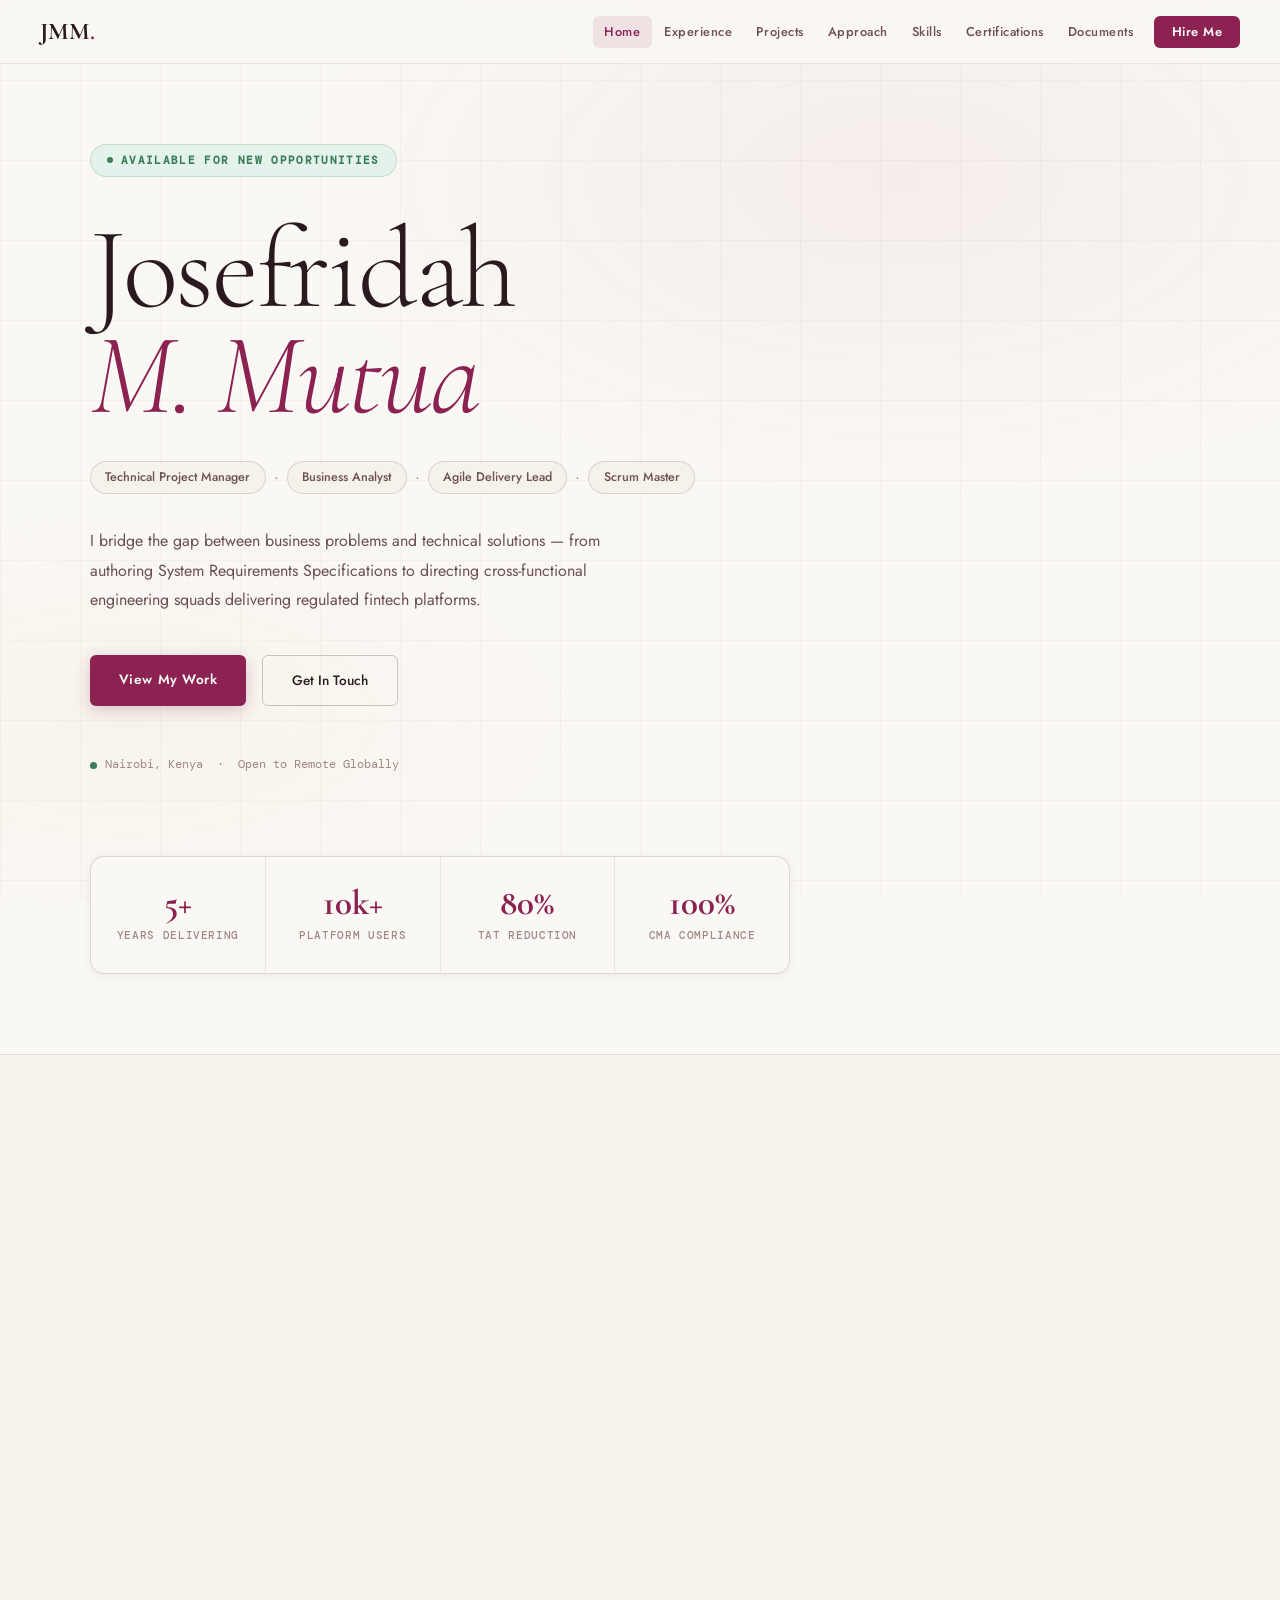
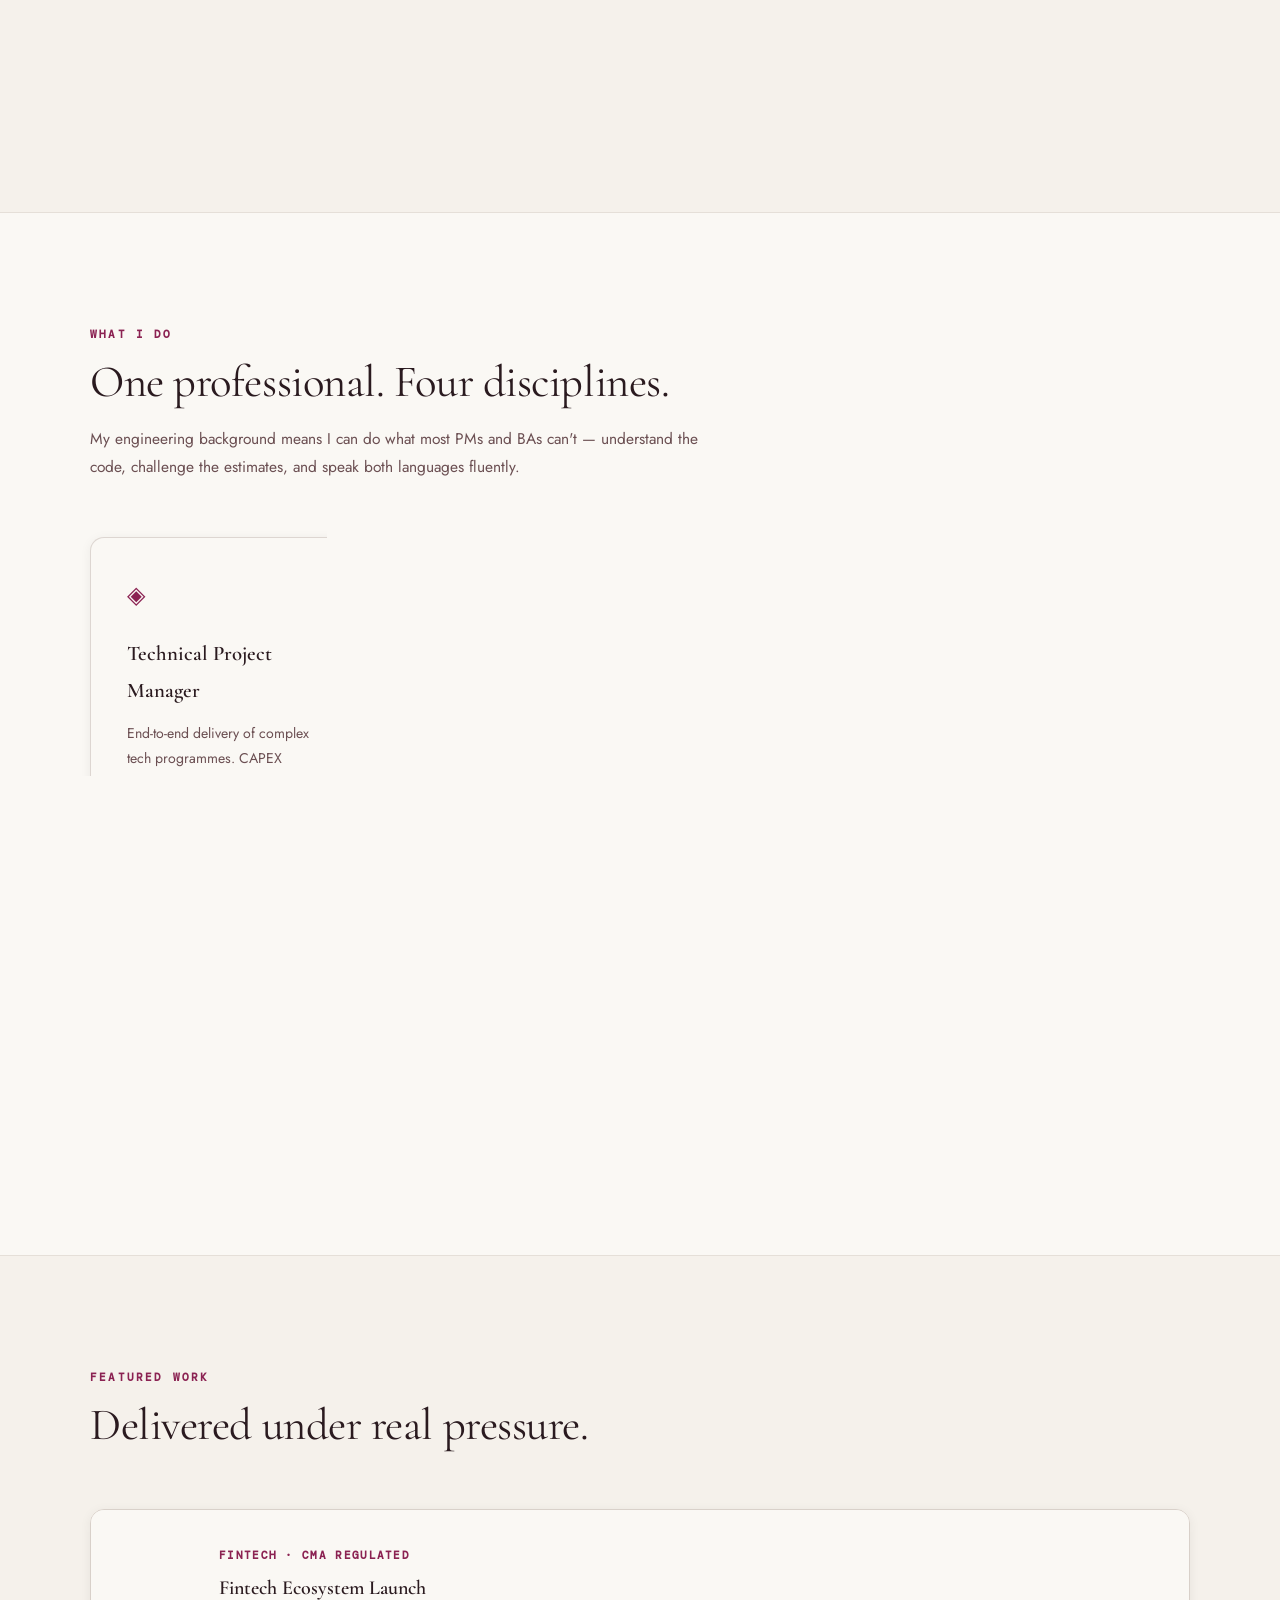
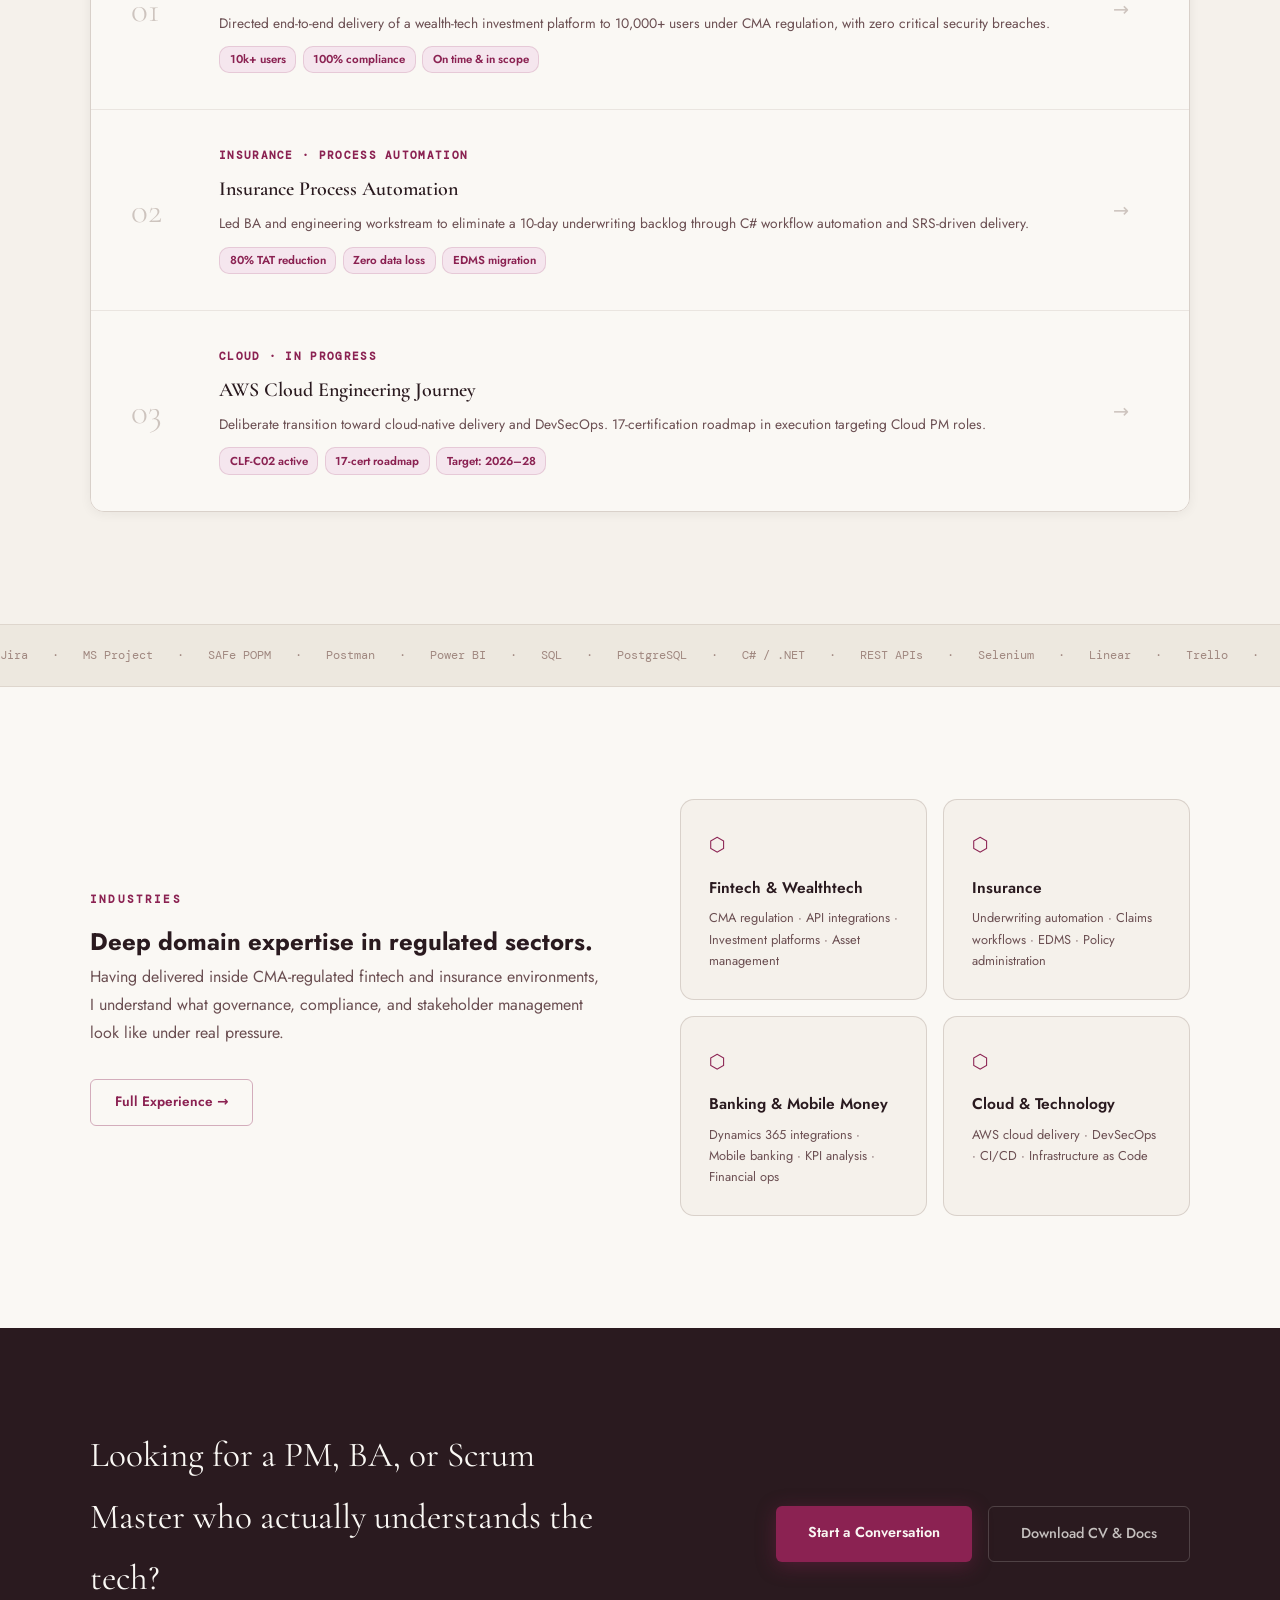
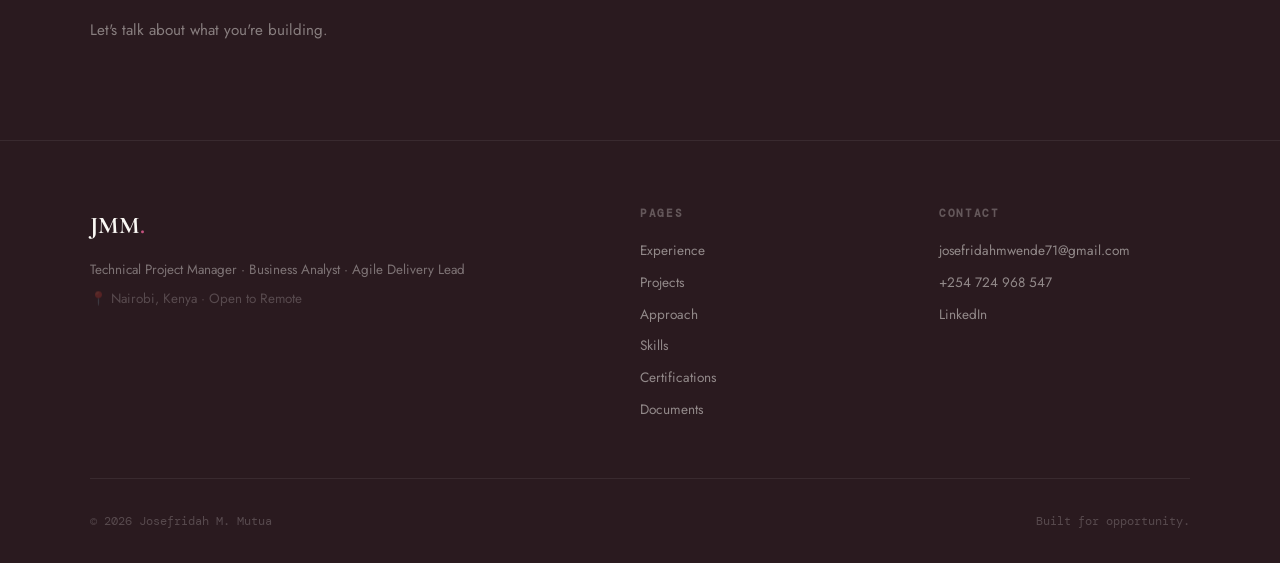
==== commit cd393f35: "fix: set root directory" ====
--- a/josefridah-portfolio/index.html
+++ b/josefridah-portfolio/index.html
@@ -1,322 +1,371 @@
 <!DOCTYPE html>
 <html lang="en">
+
 <head>
-<meta charset="UTF-8">
-<meta name="viewport" content="width=device-width, initial-scale=1.0">
-<title>Josefridah M. Mutua — TPM · BA · Agile Lead</title>
-<link rel="preconnect" href="https://fonts.googleapis.com">
-<link href="https://fonts.googleapis.com/css2?family=Playfair+Display:wght@400;700;900&family=DM+Sans:wght@300;400;500;600&family=DM+Mono:wght@400;500&display=swap" rel="stylesheet">
-<link rel="stylesheet" href="css/main.css">
+  <meta charset="UTF-8">
+  <meta name="viewport" content="width=device-width, initial-scale=1.0">
+  <title>Josefridah M. Mutua — TPM · BA · Agile Lead</title>
+  <link rel="preconnect" href="https://fonts.googleapis.com">
+  <link href="https://fonts.googleapis.com/css2?family=Cormorant+Garamond:ital,wght@0,300;0,400;0,600;0,700;1,300;1,400&family=Jost:wght@300;400;500;600&family=DM+Mono:wght@400;500&display=swap" rel="stylesheet">
+  <link rel="stylesheet" href="css/main.css">
 </head>
+
 <body>
 
-<!-- NAV -->
-<nav id="nav">
-  <a href="index.html" class="nav-logo">JMM<span>.</span></a>
-  <button class="nav-toggle" id="navToggle" aria-label="menu">
-    <span></span><span></span><span></span>
-  </button>
-  <ul class="nav-links" id="navLinks">
-    <li><a href="index.html" class="active">Home</a></li>
-    <li><a href="pages/experience.html">Experience</a></li>
-    <li><a href="pages/projects.html">Projects</a></li>
-    <li><a href="pages/approach.html">Approach</a></li>
-    <li><a href="pages/skills.html">Skills</a></li>
-    <li><a href="pages/certifications.html">Certifications</a></li>
-    <li><a href="pages/documents.html">Documents</a></li>
-    <li><a href="pages/contact.html" class="nav-cta">Hire Me</a></li>
-  </ul>
-</nav>
-
-<!-- HERO -->
-<section class="hero">
-  <div class="hero-bg">
-    <div class="hero-grid"></div>
-    <div class="hero-glow"></div>
+  <!-- NAV -->
+  <nav id="nav">
+    <a href="index.html" class="nav-logo">JMM<span>.</span></a>
+    <button class="nav-toggle" id="navToggle" aria-label="menu">
+      <span></span><span></span><span></span>
+    </button>
+    <ul class="nav-links" id="navLinks">
+      <li><a href="index.html" class="active">Home</a></li>
+      <li><a href="pages/experience.html">Experience</a></li>
+      <li><a href="pages/projects.html">Projects</a></li>
+      <li><a href="pages/approach.html">Approach</a></li>
+      <li><a href="pages/skills.html">Skills</a></li>
+      <li><a href="pages/certifications.html">Certifications</a></li>
+      <li><a href="pages/documents.html">Documents</a></li>
+      <li><a href="pages/contact.html" class="nav-cta">Hire Me</a></li>
+    </ul>
+  </nav>
+
+  <!-- HERO -->
+  <section class="hero">
+    <div class="hero-bg">
+      <div class="hero-grid"></div>
+      <div class="hero-glow"></div>
+    </div>
+    <div class="hero-content">
+      <div class="hero-tag reveal">Available for new opportunities</div>
+      <h1 class="hero-name reveal-up">
+        Josefridah<br><span class="accent-text">M. Mutua</span>
+      </h1>
+      <div class="hero-roles reveal-up delay-1">
+        <span class="role-pill">Technical Project Manager</span>
+        <span class="role-sep">·</span>
+        <span class="role-pill">Business Analyst</span>
+        <span class="role-sep">·</span>
+        <span class="role-pill">Agile Delivery Lead</span>
+        <span class="role-sep">·</span>
+        <span class="role-pill">Scrum Master</span>
+      </div>
+      <p class="hero-bio reveal-up delay-2">
+        I bridge the gap between business problems and technical solutions — from authoring System Requirements Specifications to directing cross-functional engineering squads delivering regulated fintech platforms.
+      </p>
+      <div class="hero-actions reveal-up delay-3">
+        <a href="pages/projects.html" class="btn-primary">View My Work</a>
+        <a href="pages/contact.html" class="btn-ghost">Get In Touch</a>
+      </div>
+      <div class="hero-location reveal delay-4">
+        <span class="dot-green"></span>
+        Nairobi, Kenya &nbsp;·&nbsp; Open to Remote Globally
+      </div>
+    </div>
+    <div class="hero-stats reveal-up delay-2">
+      <div class="stat">
+        <span class="stat-num">5+</span>
+        <span class="stat-label">Years Delivering</span>
+      </div>
+      <div class="stat-div"></div>
+      <div class="stat">
+        <span class="stat-num">10k+</span>
+        <span class="stat-label">Platform Users</span>
+      </div>
+      <div class="stat-div"></div>
+      <div class="stat">
+        <span class="stat-num">80%</span>
+        <span class="stat-label">TAT Reduction</span>
+      </div>
+      <div class="stat-div"></div>
+      <div class="stat">
+        <span class="stat-num">100%</span>
+        <span class="stat-label">CMA Compliance</span>
+      </div>
+    </div>
+  </section>
+
+
+  <!-- ABOUT / PHOTO SECTION -->
+  <section class="about-section">
+    <div class="container">
+      <div class="about-grid">
+        <div class="about-photo-wrap fade-in">
+          <div class="about-photo-frame">
+            <!-- PHOTO INSTRUCTIONS:
+               Replace this placeholder by saving your photo as "photo.jpg"
+               in the josefridah-portfolio folder, then change the line below to:
+               <img src="photo.jpg" alt="Josefridah M. Mutua">
+          -->
+            <div class="photo-placeholder">
+              <span class="ph-initials">JM</span>
+              <span class="ph-label">Add your photo</span>
+            </div>
+          </div>
+          <p class="photo-upload-hint">
+            Save your headshot as <strong>photo.jpg</strong> in the project folder,<br>
+            then replace the placeholder with: &lt;img src="photo.jpg"&gt;
+          </p>
+        </div>
+        <div class="about-content fade-in">
+          <span class="section-eyebrow">About Me</span>
+          <h2>Where business analysis meets <em>technical delivery.</em></h2>
+          <p>I'm a Technical Project Manager and Business Analyst based in Nairobi, Kenya, with a BSc in Computer Science and 5+ years delivering regulated fintech and insurance platforms from requirements through go-live.</p>
+          <p>My edge is rare: I came up through software engineering before moving into delivery — which means I can elicit requirements from business stakeholders in the morning and review API integration specs with developers in the afternoon, without losing anything in translation.</p>
+          <div class="about-highlights">
+            <div class="highlight-item"><span class="hi-dot"></span>CMA-regulated platform delivery</div>
+            <div class="highlight-item"><span class="hi-dot"></span>SRS & BRD authoring</div>
+            <div class="highlight-item"><span class="hi-dot"></span>SAFe POPM certified (2025)</div>
+            <div class="highlight-item"><span class="hi-dot"></span>8-person cross-functional squads</div>
+            <div class="highlight-item"><span class="hi-dot"></span>Fintech & insurance expertise</div>
+            <div class="highlight-item"><span class="hi-dot"></span>AWS cloud roadmap in progress</div>
+          </div>
+          <div class="about-tags">
+            <span class="about-tag">Nairobi, Kenya</span>
+            <span class="about-tag">Open to Remote</span>
+            <span class="about-tag">BSc Computer Science</span>
+            <span class="about-tag">English & Swahili</span>
+          </div>
+        </div>
+      </div>
+    </div>
+  </section>
+
+  <!-- WHAT I DO -->
+  <section class="roles-section">
+    <div class="container">
+      <div class="section-header">
+        <span class="section-eyebrow">What I Do</span>
+        <h2>One professional. Four disciplines.</h2>
+        <p>My engineering background means I can do what most PMs and BAs can't — understand the code, challenge the estimates, and speak both languages fluently.</p>
+      </div>
+      <div class="roles-grid">
+        <div class="role-card" data-color="accent">
+          <div class="role-icon">◈</div>
+          <h3>Technical Project Manager</h3>
+          <p>End-to-end delivery of complex tech programmes. CAPEX management, risk registers, PMO governance, and C-suite reporting — across fintech and insurance.</p>
+          <ul>
+            <li>Stage-gate & Agile delivery</li>
+            <li>Budget & resource management</li>
+            <li>Stakeholder governance</li>
+            <li>Risk identification & mitigation</li>
+          </ul>
+          <a href="pages/experience.html" class="role-link">See experience →</a>
+        </div>
+        <div class="role-card" data-color="teal">
+          <div class="role-icon">◉</div>
+          <h3>Business Analyst</h3>
+          <p>Requirements elicitation to sign-off. I run as-is/to-be workshops, author SRS documents, map complex workflows, and own the requirements pipeline.</p>
+          <ul>
+            <li>SRS & BRD authoring</li>
+            <li>Process mapping (As-Is/To-Be)</li>
+            <li>GAP & impact analysis</li>
+            <li>UAT planning & execution</li>
+          </ul>
+          <a href="pages/approach.html" class="role-link">See approach →</a>
+        </div>
+        <div class="role-card" data-color="gold">
+          <div class="role-icon">◆</div>
+          <h3>Scrum Master / Agile Lead</h3>
+          <p>SAFe POPM certified. I facilitate sprints, remove blockers, coach teams on Agile principles, and keep delivery cadence consistent at programme scale.</p>
+          <ul>
+            <li>SAFe POPM certified (2025)</li>
+            <li>Sprint facilitation & retrospectives</li>
+            <li>PI Planning & ART alignment</li>
+            <li>Agile transformation coaching</li>
+          </ul>
+          <a href="pages/certifications.html" class="role-link">See certifications →</a>
+        </div>
+        <div class="role-card" data-color="purple">
+          <div class="role-icon">◎</div>
+          <h3>Cloud & DevSecOps (Building)</h3>
+          <p>Actively building toward AWS Cloud Engineering and DevSecOps. Targeting Cloud Migration PM and Cloud Delivery Manager roles as East Africa's migration wave accelerates.</p>
+          <ul>
+            <li>AWS CLF-C02 in progress</li>
+            <li>17-cert roadmap active</li>
+            <li>Cloud-native delivery focus</li>
+            <li>DevSecOps pipeline knowledge</li>
+          </ul>
+          <a href="pages/certifications.html" class="role-link">See roadmap →</a>
+        </div>
+      </div>
+    </div>
+  </section>
+
+  <!-- FEATURED PROJECTS STRIP -->
+  <section class="featured-section">
+    <div class="container">
+      <div class="section-header">
+        <span class="section-eyebrow">Featured Work</span>
+        <h2>Delivered under real pressure.</h2>
+      </div>
+      <div class="projects-strip">
+        <a href="pages/projects.html#fintech" class="project-strip-card">
+          <div class="psc-num">01</div>
+          <div class="psc-body">
+            <span class="psc-tag">Fintech · CMA Regulated</span>
+            <h3>Fintech Ecosystem Launch</h3>
+            <p>Directed end-to-end delivery of a wealth-tech investment platform to 10,000+ users under CMA regulation, with zero critical security breaches.</p>
+            <div class="psc-outcomes">
+              <span>10k+ users</span>
+              <span>100% compliance</span>
+              <span>On time & in scope</span>
+            </div>
+          </div>
+          <div class="psc-arrow">→</div>
+        </a>
+        <a href="pages/projects.html#insurance" class="project-strip-card">
+          <div class="psc-num">02</div>
+          <div class="psc-body">
+            <span class="psc-tag">Insurance · Process Automation</span>
+            <h3>Insurance Process Automation</h3>
+            <p>Led BA and engineering workstream to eliminate a 10-day underwriting backlog through C# workflow automation and SRS-driven delivery.</p>
+            <div class="psc-outcomes">
+              <span>80% TAT reduction</span>
+              <span>Zero data loss</span>
+              <span>EDMS migration</span>
+            </div>
+          </div>
+          <div class="psc-arrow">→</div>
+        </a>
+        <a href="pages/projects.html#cloud" class="project-strip-card">
+          <div class="psc-num">03</div>
+          <div class="psc-body">
+            <span class="psc-tag">Cloud · In Progress</span>
+            <h3>AWS Cloud Engineering Journey</h3>
+            <p>Deliberate transition toward cloud-native delivery and DevSecOps. 17-certification roadmap in execution targeting Cloud PM roles.</p>
+            <div class="psc-outcomes">
+              <span>CLF-C02 active</span>
+              <span>17-cert roadmap</span>
+              <span>Target: 2026–28</span>
+            </div>
+          </div>
+          <div class="psc-arrow">→</div>
+        </a>
+      </div>
+    </div>
+  </section>
+
+  <!-- TOOLS MARQUEE -->
+  <div class="marquee-section">
+    <div class="marquee-track">
+      <div class="marquee-content">
+        <span>Jira</span><span>·</span>
+        <span>MS Project</span><span>·</span>
+        <span>SAFe POPM</span><span>·</span>
+        <span>Postman</span><span>·</span>
+        <span>Power BI</span><span>·</span>
+        <span>SQL</span><span>·</span>
+        <span>PostgreSQL</span><span>·</span>
+        <span>C# / .NET</span><span>·</span>
+        <span>REST APIs</span><span>·</span>
+        <span>Selenium</span><span>·</span>
+        <span>Linear</span><span>·</span>
+        <span>Trello</span><span>·</span>
+        <span>Metabase</span><span>·</span>
+        <span>AWS</span><span>·</span>
+        <span>Agile</span><span>·</span>
+        <span>Scrum</span><span>·</span>
+        <span>Kanban</span><span>·</span>
+        <span>Jira</span><span>·</span>
+        <span>MS Project</span><span>·</span>
+        <span>SAFe POPM</span><span>·</span>
+        <span>Postman</span><span>·</span>
+        <span>Power BI</span><span>·</span>
+        <span>SQL</span><span>·</span>
+        <span>PostgreSQL</span><span>·</span>
+        <span>C# / .NET</span><span>·</span>
+        <span>REST APIs</span><span>·</span>
+        <span>Selenium</span><span>·</span>
+      </div>
+    </div>
   </div>
-  <div class="hero-content">
-    <div class="hero-tag reveal">Available for new opportunities</div>
-    <h1 class="hero-name reveal-up">
-      Josefridah<br><span class="accent-text">M. Mutua</span>
-    </h1>
-    <div class="hero-roles reveal-up delay-1">
-      <span class="role-pill">Technical Project Manager</span>
-      <span class="role-sep">·</span>
-      <span class="role-pill">Business Analyst</span>
-      <span class="role-sep">·</span>
-      <span class="role-pill">Agile Delivery Lead</span>
-      <span class="role-sep">·</span>
-      <span class="role-pill">Scrum Master</span>
-    </div>
-    <p class="hero-bio reveal-up delay-2">
-      I bridge the gap between business problems and technical solutions — from authoring System Requirements Specifications to directing cross-functional engineering squads delivering regulated fintech platforms.
-    </p>
-    <div class="hero-actions reveal-up delay-3">
-      <a href="pages/projects.html" class="btn-primary">View My Work</a>
-      <a href="pages/contact.html" class="btn-ghost">Get In Touch</a>
-    </div>
-    <div class="hero-location reveal delay-4">
-      <span class="dot-green"></span>
-      Nairobi, Kenya &nbsp;·&nbsp; Open to Remote Globally
-    </div>
-  </div>
-  <div class="hero-stats reveal-up delay-2">
-    <div class="stat">
-      <span class="stat-num">5+</span>
-      <span class="stat-label">Years Delivering</span>
-    </div>
-    <div class="stat-div"></div>
-    <div class="stat">
-      <span class="stat-num">10k+</span>
-      <span class="stat-label">Platform Users</span>
-    </div>
-    <div class="stat-div"></div>
-    <div class="stat">
-      <span class="stat-num">80%</span>
-      <span class="stat-label">TAT Reduction</span>
-    </div>
-    <div class="stat-div"></div>
-    <div class="stat">
-      <span class="stat-num">100%</span>
-      <span class="stat-label">CMA Compliance</span>
-    </div>
-  </div>
-</section>
-
-<!-- WHAT I DO -->
-<section class="roles-section">
-  <div class="container">
-    <div class="section-header">
-      <span class="section-eyebrow">What I Do</span>
-      <h2>One professional. Four disciplines.</h2>
-      <p>My engineering background means I can do what most PMs and BAs can't — understand the code, challenge the estimates, and speak both languages fluently.</p>
-    </div>
-    <div class="roles-grid">
-      <div class="role-card" data-color="accent">
-        <div class="role-icon">◈</div>
-        <h3>Technical Project Manager</h3>
-        <p>End-to-end delivery of complex tech programmes. CAPEX management, risk registers, PMO governance, and C-suite reporting — across fintech and insurance.</p>
-        <ul>
-          <li>Stage-gate & Agile delivery</li>
-          <li>Budget & resource management</li>
-          <li>Stakeholder governance</li>
-          <li>Risk identification & mitigation</li>
-        </ul>
-        <a href="pages/experience.html" class="role-link">See experience →</a>
-      </div>
-      <div class="role-card" data-color="teal">
-        <div class="role-icon">◉</div>
-        <h3>Business Analyst</h3>
-        <p>Requirements elicitation to sign-off. I run as-is/to-be workshops, author SRS documents, map complex workflows, and own the requirements pipeline.</p>
-        <ul>
-          <li>SRS & BRD authoring</li>
-          <li>Process mapping (As-Is/To-Be)</li>
-          <li>GAP & impact analysis</li>
-          <li>UAT planning & execution</li>
-        </ul>
-        <a href="pages/approach.html" class="role-link">See approach →</a>
-      </div>
-      <div class="role-card" data-color="gold">
-        <div class="role-icon">◆</div>
-        <h3>Scrum Master / Agile Lead</h3>
-        <p>SAFe POPM certified. I facilitate sprints, remove blockers, coach teams on Agile principles, and keep delivery cadence consistent at programme scale.</p>
-        <ul>
-          <li>SAFe POPM certified (2025)</li>
-          <li>Sprint facilitation & retrospectives</li>
-          <li>PI Planning & ART alignment</li>
-          <li>Agile transformation coaching</li>
-        </ul>
-        <a href="pages/certifications.html" class="role-link">See certifications →</a>
-      </div>
-      <div class="role-card" data-color="purple">
-        <div class="role-icon">◎</div>
-        <h3>Cloud & DevSecOps (Building)</h3>
-        <p>Actively building toward AWS Cloud Engineering and DevSecOps. Targeting Cloud Migration PM and Cloud Delivery Manager roles as East Africa's migration wave accelerates.</p>
-        <ul>
-          <li>AWS CLF-C02 in progress</li>
-          <li>17-cert roadmap active</li>
-          <li>Cloud-native delivery focus</li>
-          <li>DevSecOps pipeline knowledge</li>
-        </ul>
-        <a href="pages/certifications.html" class="role-link">See roadmap →</a>
-      </div>
-    </div>
-  </div>
-</section>
-
-<!-- FEATURED PROJECTS STRIP -->
-<section class="featured-section">
-  <div class="container">
-    <div class="section-header">
-      <span class="section-eyebrow">Featured Work</span>
-      <h2>Delivered under real pressure.</h2>
-    </div>
-    <div class="projects-strip">
-      <a href="pages/projects.html#fintech" class="project-strip-card">
-        <div class="psc-num">01</div>
-        <div class="psc-body">
-          <span class="psc-tag">Fintech · CMA Regulated</span>
-          <h3>Fintech Ecosystem Launch</h3>
-          <p>Directed end-to-end delivery of a wealth-tech investment platform to 10,000+ users under CMA regulation, with zero critical security breaches.</p>
-          <div class="psc-outcomes">
-            <span>10k+ users</span>
-            <span>100% compliance</span>
-            <span>On time & in scope</span>
-          </div>
-        </div>
-        <div class="psc-arrow">→</div>
-      </a>
-      <a href="pages/projects.html#insurance" class="project-strip-card">
-        <div class="psc-num">02</div>
-        <div class="psc-body">
-          <span class="psc-tag">Insurance · Process Automation</span>
-          <h3>Insurance Process Automation</h3>
-          <p>Led BA and engineering workstream to eliminate a 10-day underwriting backlog through C# workflow automation and SRS-driven delivery.</p>
-          <div class="psc-outcomes">
-            <span>80% TAT reduction</span>
-            <span>Zero data loss</span>
-            <span>EDMS migration</span>
-          </div>
-        </div>
-        <div class="psc-arrow">→</div>
-      </a>
-      <a href="pages/projects.html#cloud" class="project-strip-card">
-        <div class="psc-num">03</div>
-        <div class="psc-body">
-          <span class="psc-tag">Cloud · In Progress</span>
-          <h3>AWS Cloud Engineering Journey</h3>
-          <p>Deliberate transition toward cloud-native delivery and DevSecOps. 17-certification roadmap in execution targeting Cloud PM roles.</p>
-          <div class="psc-outcomes">
-            <span>CLF-C02 active</span>
-            <span>17-cert roadmap</span>
-            <span>Target: 2026–28</span>
-          </div>
-        </div>
-        <div class="psc-arrow">→</div>
-      </a>
-    </div>
-  </div>
-</section>
-
-<!-- TOOLS MARQUEE -->
-<div class="marquee-section">
-  <div class="marquee-track">
-    <div class="marquee-content">
-      <span>Jira</span><span>·</span>
-      <span>MS Project</span><span>·</span>
-      <span>SAFe POPM</span><span>·</span>
-      <span>Postman</span><span>·</span>
-      <span>Power BI</span><span>·</span>
-      <span>SQL</span><span>·</span>
-      <span>PostgreSQL</span><span>·</span>
-      <span>C# / .NET</span><span>·</span>
-      <span>REST APIs</span><span>·</span>
-      <span>Selenium</span><span>·</span>
-      <span>Linear</span><span>·</span>
-      <span>Trello</span><span>·</span>
-      <span>Metabase</span><span>·</span>
-      <span>AWS</span><span>·</span>
-      <span>Agile</span><span>·</span>
-      <span>Scrum</span><span>·</span>
-      <span>Kanban</span><span>·</span>
-      <span>Jira</span><span>·</span>
-      <span>MS Project</span><span>·</span>
-      <span>SAFe POPM</span><span>·</span>
-      <span>Postman</span><span>·</span>
-      <span>Power BI</span><span>·</span>
-      <span>SQL</span><span>·</span>
-      <span>PostgreSQL</span><span>·</span>
-      <span>C# / .NET</span><span>·</span>
-      <span>REST APIs</span><span>·</span>
-      <span>Selenium</span><span>·</span>
-    </div>
-  </div>
-</div>
-
-<!-- INDUSTRIES -->
-<section class="industries-section">
-  <div class="container">
-    <div class="industries-grid">
-      <div class="industry-intro">
-        <span class="section-eyebrow">Industries</span>
-        <h2>Deep domain expertise in regulated sectors.</h2>
-        <p>Having delivered inside CMA-regulated fintech and insurance environments, I understand what governance, compliance, and stakeholder management look like under real pressure.</p>
-        <a href="pages/experience.html" class="btn-outline">Full Experience →</a>
-      </div>
-      <div class="industry-cards">
-        <div class="industry-card">
-          <div class="ic-icon">⬡</div>
-          <h4>Fintech & Wealthtech</h4>
-          <p>CMA regulation · API integrations · Investment platforms · Asset management</p>
-        </div>
-        <div class="industry-card">
-          <div class="ic-icon">⬡</div>
-          <h4>Insurance</h4>
-          <p>Underwriting automation · Claims workflows · EDMS · Policy administration</p>
-        </div>
-        <div class="industry-card">
-          <div class="ic-icon">⬡</div>
-          <h4>Banking & Mobile Money</h4>
-          <p>Dynamics 365 integrations · Mobile banking · KPI analysis · Financial ops</p>
-        </div>
-        <div class="industry-card">
-          <div class="ic-icon">⬡</div>
-          <h4>Cloud & Technology</h4>
-          <p>AWS cloud delivery · DevSecOps · CI/CD · Infrastructure as Code</p>
-        </div>
-      </div>
-    </div>
-  </div>
-</section>
-
-<!-- CTA STRIP -->
-<section class="cta-section">
-  <div class="container">
-    <div class="cta-inner">
-      <div class="cta-text">
-        <h2>Looking for a PM, BA, or Scrum Master who actually understands the tech?</h2>
-        <p>Let's talk about what you're building.</p>
-      </div>
-      <div class="cta-actions">
-        <a href="pages/contact.html" class="btn-primary-lg">Start a Conversation</a>
-        <a href="pages/documents.html" class="btn-ghost-lg">Download CV & Docs</a>
-      </div>
-    </div>
-  </div>
-</section>
-
-<!-- FOOTER -->
-<footer class="footer">
-  <div class="container">
-    <div class="footer-grid">
-      <div class="footer-brand">
-        <span class="nav-logo">JMM<span>.</span></span>
-        <p>Technical Project Manager · Business Analyst · Agile Delivery Lead</p>
-        <p class="footer-location">📍 Nairobi, Kenya · Open to Remote</p>
-      </div>
-      <div class="footer-links">
-        <h5>Pages</h5>
-        <a href="pages/experience.html">Experience</a>
-        <a href="pages/projects.html">Projects</a>
-        <a href="pages/approach.html">Approach</a>
-        <a href="pages/skills.html">Skills</a>
-        <a href="pages/certifications.html">Certifications</a>
-        <a href="pages/documents.html">Documents</a>
-      </div>
-      <div class="footer-contact">
-        <h5>Contact</h5>
-        <a href="mailto:josefridahmwende71@gmail.com">josefridahmwende71@gmail.com</a>
-        <a href="tel:+254724968547">+254 724 968 547</a>
-        <a href="https://linkedin.com/in/[your-handle]" target="_blank">LinkedIn</a>
-      </div>
-    </div>
-    <div class="footer-bottom">
-      <span>© 2026 Josefridah M. Mutua</span>
-      <span>Built for opportunity.</span>
-    </div>
-  </div>
-</footer>
-
-<script src="js/main.js"></script>
+
+  <!-- INDUSTRIES -->
+  <section class="industries-section">
+    <div class="container">
+      <div class="industries-grid">
+        <div class="industry-intro">
+          <span class="section-eyebrow">Industries</span>
+          <h2>Deep domain expertise in regulated sectors.</h2>
+          <p>Having delivered inside CMA-regulated fintech and insurance environments, I understand what governance, compliance, and stakeholder management look like under real pressure.</p>
+          <a href="pages/experience.html" class="btn-outline">Full Experience →</a>
+        </div>
+        <div class="industry-cards">
+          <div class="industry-card">
+            <div class="ic-icon">⬡</div>
+            <h4>Fintech & Wealthtech</h4>
+            <p>CMA regulation · API integrations · Investment platforms · Asset management</p>
+          </div>
+          <div class="industry-card">
+            <div class="ic-icon">⬡</div>
+            <h4>Insurance</h4>
+            <p>Underwriting automation · Claims workflows · EDMS · Policy administration</p>
+          </div>
+          <div class="industry-card">
+            <div class="ic-icon">⬡</div>
+            <h4>Banking & Mobile Money</h4>
+            <p>Dynamics 365 integrations · Mobile banking · KPI analysis · Financial ops</p>
+          </div>
+          <div class="industry-card">
+            <div class="ic-icon">⬡</div>
+            <h4>Cloud & Technology</h4>
+            <p>AWS cloud delivery · DevSecOps · CI/CD · Infrastructure as Code</p>
+          </div>
+        </div>
+      </div>
+    </div>
+  </section>
+
+  <!-- CTA STRIP -->
+  <section class="cta-section">
+    <div class="container">
+      <div class="cta-inner">
+        <div class="cta-text">
+          <h2>Looking for a PM, BA, or Scrum Master who actually understands the tech?</h2>
+          <p>Let's talk about what you're building.</p>
+        </div>
+        <div class="cta-actions">
+          <a href="pages/contact.html" class="btn-primary-lg">Start a Conversation</a>
+          <a href="pages/documents.html" class="btn-ghost-lg">Download CV & Docs</a>
+        </div>
+      </div>
+    </div>
+  </section>
+
+  <!-- FOOTER -->
+  <footer class="footer">
+    <div class="container">
+      <div class="footer-grid">
+        <div class="footer-brand">
+          <span class="nav-logo">JMM<span>.</span></span>
+          <p>Technical Project Manager · Business Analyst · Agile Delivery Lead</p>
+          <p class="footer-location">📍 Nairobi, Kenya · Open to Remote</p>
+        </div>
+        <div class="footer-links">
+          <h5>Pages</h5>
+          <a href="pages/experience.html">Experience</a>
+          <a href="pages/projects.html">Projects</a>
+          <a href="pages/approach.html">Approach</a>
+          <a href="pages/skills.html">Skills</a>
+          <a href="pages/certifications.html">Certifications</a>
+          <a href="pages/documents.html">Documents</a>
+        </div>
+        <div class="footer-contact">
+          <h5>Contact</h5>
+          <a href="mailto:josefridahmwende71@gmail.com">josefridahmwende71@gmail.com</a>
+          <a href="tel:+254724968547">+254 724 968 547</a>
+          <a href="https://linkedin.com/in/[your-handle]" target="_blank">LinkedIn</a>
+        </div>
+      </div>
+      <div class="footer-bottom">
+        <span>© 2026 Josefridah M. Mutua</span>
+        <span>Built for opportunity.</span>
+      </div>
+    </div>
+  </footer>
+
+  <script src="js/main.js"></script>
 </body>
-</html>
+
+</html>
--- a/josefridah-portfolio/css/main.css
+++ b/josefridah-portfolio/css/main.css
@@ -1,480 +1,969 @@
 /* ═══════════════════════════════════════════════════════
    JOSEFRIDAH M. MUTUA — PORTFOLIO
-   Dark editorial design with warm accent
+   Soft Elegant · Cream/Ivory · Deep Rose Burgundy
 ═══════════════════════════════════════════════════════ */
 
 :root {
-  --bg:        #0A0A0F;
-  --bg2:       #111118;
-  --bg3:       #16161F;
-  --border:    rgba(255,255,255,0.08);
-  --border2:   rgba(255,255,255,0.14);
-  --text:      #E8E6E0;
-  --text2:     #9A9890;
-  --text3:     #5A5856;
-  --accent:    #E8573A;
-  --accent2:   #FF7A5C;
-  --teal:      #2DD4BF;
-  --gold:      #F5C842;
-  --purple:    #A78BFA;
-  --green:     #34D399;
-  --white:     #FFFFFF;
-
-  --font-display: 'Playfair Display', Georgia, serif;
-  --font-body:    'DM Sans', system-ui, sans-serif;
-  --font-mono:    'DM Mono', monospace;
-
-  --radius:    8px;
-  --radius-lg: 16px;
+  --bg: #FAF8F4;
+  --bg2: #F5F1EB;
+  --bg3: #EDE8DF;
+  --bg-dark: #2A1A1F;
+  --border: rgba(90, 60, 50, 0.10);
+  --border2: rgba(90, 60, 50, 0.18);
+  --border3: rgba(90, 60, 50, 0.28);
+  --text: #2A1A1F;
+  --text2: #6B4F52;
+  --text3: #A08880;
+  --text-inv: #FAF8F4;
+  --accent: #8B2252;
+  --accent2: #A62D63;
+  --accent3: #C4527E;
+  --accent-pale: #F5E6EE;
+  --accent-mid: rgba(139, 34, 82, 0.10);
+  --gold: #C49A3C;
+  --gold-pale: #FBF3E0;
+  --teal: #2A7B6F;
+  --teal-pale: #E3F1EE;
+  --green: #3A7D5A;
+  --green-pale: #E4F2EB;
+  --font-display: 'Cormorant Garamond', 'Playfair Display', Georgia, serif;
+  --font-body: 'Jost', 'DM Sans', system-ui, sans-serif;
+  --font-mono: 'DM Mono', monospace;
+  --radius: 6px;
+  --radius-lg: 14px;
+  --radius-xl: 22px;
+  --shadow-sm: 0 2px 12px rgba(42, 26, 31, 0.06);
+  --shadow-md: 0 6px 32px rgba(42, 26, 31, 0.10);
+  --shadow-lg: 0 16px 56px rgba(42, 26, 31, 0.13);
   --transition: 0.3s cubic-bezier(0.4, 0, 0.2, 1);
-  --max-w:     1200px;
-}
-
-*, *::before, *::after { box-sizing: border-box; margin: 0; padding: 0; }
-
-html { scroll-behavior: smooth; font-size: 16px; }
+  --max-w: 1180px;
+}
+
+*,
+*::before,
+*::after {
+  box-sizing: border-box;
+  margin: 0;
+  padding: 0;
+}
+
+html {
+  scroll-behavior: smooth;
+  font-size: 16px;
+}
 
 body {
   background: var(--bg);
   color: var(--text);
   font-family: var(--font-body);
   font-weight: 400;
-  line-height: 1.7;
+  line-height: 1.75;
   overflow-x: hidden;
 }
 
-a { color: inherit; text-decoration: none; }
-img { max-width: 100%; display: block; }
-ul { list-style: none; }
-
-/* ── SCROLLBAR */
-::-webkit-scrollbar { width: 4px; }
-::-webkit-scrollbar-track { background: var(--bg); }
-::-webkit-scrollbar-thumb { background: var(--accent); border-radius: 2px; }
-
-/* ══════════════════════════════════════════
-   NAV
-══════════════════════════════════════════ */
+a {
+  color: inherit;
+  text-decoration: none;
+}
+
+img {
+  max-width: 100%;
+  display: block;
+}
+
+ul {
+  list-style: none;
+}
+
+::-webkit-scrollbar {
+  width: 3px;
+}
+
+::-webkit-scrollbar-track {
+  background: var(--bg2);
+}
+
+::-webkit-scrollbar-thumb {
+  background: var(--accent3);
+  border-radius: 2px;
+}
+
+/* ── NAV */
 #nav {
-  position: fixed; top: 0; left: 0; right: 0; z-index: 1000;
-  display: flex; align-items: center; justify-content: space-between;
+  position: fixed;
+  top: 0;
+  left: 0;
+  right: 0;
+  z-index: 1000;
+  display: flex;
+  align-items: center;
+  justify-content: space-between;
   padding: 0 2.5rem;
   height: 64px;
-  background: rgba(10, 10, 15, 0.85);
-  backdrop-filter: blur(16px);
+  background: rgba(250, 248, 244, 0.92);
+  backdrop-filter: blur(20px);
   border-bottom: 1px solid var(--border);
   transition: var(--transition);
 }
-#nav.scrolled { background: rgba(10, 10, 15, 0.97); }
+
+#nav.scrolled {
+  background: rgba(250, 248, 244, 0.98);
+  box-shadow: var(--shadow-sm);
+}
 
 .nav-logo {
   font-family: var(--font-display);
-  font-size: 1.4rem;
-  font-weight: 900;
-  color: var(--white);
-  letter-spacing: -0.02em;
-}
-.nav-logo span { color: var(--accent); }
+  font-size: 1.5rem;
+  font-weight: 700;
+  color: var(--text);
+}
+
+.nav-logo span {
+  color: var(--accent);
+}
 
 .nav-links {
-  display: flex; align-items: center; gap: 0.25rem;
-}
+  display: flex;
+  align-items: center;
+  gap: 0.1rem;
+}
+
 .nav-links a {
-  font-size: 0.82rem;
+  font-size: 0.8rem;
   font-weight: 500;
   color: var(--text2);
-  padding: 0.4rem 0.75rem;
+  padding: 0.4rem 0.7rem;
   border-radius: var(--radius);
   transition: var(--transition);
-  letter-spacing: 0.02em;
-}
-.nav-links a:hover, .nav-links a.active { color: var(--white); background: rgba(255,255,255,0.06); }
+  letter-spacing: 0.04em;
+}
+
+.nav-links a:hover,
+.nav-links a.active {
+  color: var(--accent);
+  background: var(--accent-mid);
+}
+
 .nav-links .nav-cta {
   background: var(--accent);
-  color: var(--white);
-  padding: 0.4rem 1rem;
-  font-weight: 600;
-}
-.nav-links .nav-cta:hover { background: var(--accent2); }
+  color: var(--text-inv);
+  padding: 0.4rem 1.1rem;
+  font-weight: 600;
+  margin-left: 0.5rem;
+}
+
+.nav-links .nav-cta:hover {
+  background: var(--accent2);
+}
 
 .nav-toggle {
   display: none;
-  flex-direction: column; gap: 5px;
-  background: none; border: none; cursor: pointer; padding: 4px;
-}
+  flex-direction: column;
+  gap: 5px;
+  background: none;
+  border: none;
+  cursor: pointer;
+  padding: 4px;
+}
+
 .nav-toggle span {
-  display: block; width: 22px; height: 2px;
-  background: var(--text); border-radius: 2px;
-  transition: var(--transition);
-}
-
-/* ══════════════════════════════════════════
-   HERO
-══════════════════════════════════════════ */
+  display: block;
+  width: 22px;
+  height: 1.5px;
+  background: var(--text);
+  border-radius: 2px;
+  transition: var(--transition);
+}
+
+/* ── HERO */
 .hero {
   min-height: 100vh;
-  display: flex; flex-direction: column;
-  justify-content: center; align-items: flex-start;
-  padding: 8rem 2.5rem 4rem;
-  max-width: var(--max-w); margin: 0 auto;
+  display: flex;
+  flex-direction: column;
+  justify-content: center;
+  padding: 9rem 2.5rem 5rem;
+  max-width: var(--max-w);
+  margin: 0 auto;
   position: relative;
 }
 
 .hero-bg {
-  position: fixed; inset: 0; z-index: -1; pointer-events: none;
-}
+  position: fixed;
+  inset: 0;
+  z-index: -1;
+  pointer-events: none;
+  background:
+    radial-gradient(ellipse 80% 60% at 70% 20%, rgba(139, 34, 82, 0.05) 0%, transparent 60%),
+    radial-gradient(ellipse 60% 40% at 10% 80%, rgba(196, 154, 60, 0.04) 0%, transparent 60%);
+}
+
 .hero-grid {
-  position: absolute; inset: 0;
-  background-image:
-    linear-gradient(rgba(255,255,255,0.02) 1px, transparent 1px),
-    linear-gradient(90deg, rgba(255,255,255,0.02) 1px, transparent 1px);
-  background-size: 60px 60px;
-}
+  position: absolute;
+  inset: 0;
+  opacity: 0.35;
+  background-image: linear-gradient(var(--border) 1px, transparent 1px), linear-gradient(90deg, var(--border) 1px, transparent 1px);
+  background-size: 80px 80px;
+}
+
 .hero-glow {
-  position: absolute;
-  top: -20%; left: -10%;
-  width: 700px; height: 700px;
-  background: radial-gradient(ellipse, rgba(232, 87, 58, 0.12) 0%, transparent 70%);
-  filter: blur(40px);
+  display: none;
 }
 
 .hero-tag {
-  display: inline-flex; align-items: center; gap: 0.5rem;
-  font-size: 0.78rem; font-weight: 600;
+  display: inline-flex;
+  align-items: center;
+  gap: 0.5rem;
+  font-size: 0.7rem;
+  font-weight: 600;
+  letter-spacing: 0.12em;
+  text-transform: uppercase;
+  font-family: var(--font-mono);
   color: var(--green);
-  background: rgba(52, 211, 153, 0.1);
-  border: 1px solid rgba(52, 211, 153, 0.25);
-  padding: 0.35rem 0.9rem; border-radius: 20px;
-  letter-spacing: 0.08em; text-transform: uppercase;
-  margin-bottom: 2rem;
-}
+  background: var(--green-pale);
+  border: 1px solid rgba(58, 125, 90, 0.2);
+  padding: 0.35rem 1rem;
+  border-radius: 20px;
+  margin-bottom: 2.5rem;
+}
+
 .hero-tag::before {
   content: '';
-  width: 6px; height: 6px; border-radius: 50%;
+  width: 6px;
+  height: 6px;
+  border-radius: 50%;
   background: var(--green);
-  animation: blink 2s infinite;
-}
-@keyframes blink { 0%,100%{opacity:1} 50%{opacity:0.3} }
+  animation: blink 2.5s infinite;
+}
+
+@keyframes blink {
+
+  0%,
+  100% {
+    opacity: 1
+  }
+
+  50% {
+    opacity: 0.25
+  }
+}
 
 .hero-name {
   font-family: var(--font-display);
-  font-size: clamp(3.5rem, 8vw, 7rem);
-  font-weight: 900;
-  line-height: 0.95;
-  letter-spacing: -0.03em;
-  color: var(--white);
-  margin-bottom: 1.5rem;
-}
-.accent-text { color: var(--accent); }
+  font-size: clamp(4rem, 9vw, 8rem);
+  font-weight: 300;
+  line-height: 0.92;
+  letter-spacing: -0.02em;
+  color: var(--text);
+  margin-bottom: 2rem;
+}
+
+.accent-text {
+  color: var(--accent);
+  font-style: italic;
+}
 
 .hero-roles {
-  display: flex; flex-wrap: wrap; align-items: center; gap: 0.5rem;
-  margin-bottom: 1.75rem;
-}
+  display: flex;
+  flex-wrap: wrap;
+  align-items: center;
+  gap: 0.5rem;
+  margin-bottom: 2rem;
+}
+
 .role-pill {
-  font-size: 0.82rem; font-weight: 500;
-  background: rgba(255,255,255,0.06);
+  font-size: 0.78rem;
+  font-weight: 500;
+  background: var(--bg2);
   border: 1px solid var(--border2);
   color: var(--text2);
-  padding: 0.3rem 0.85rem; border-radius: 20px;
-}
-.role-sep { color: var(--text3); font-size: 1.2rem; }
+  padding: 0.3rem 0.9rem;
+  border-radius: 20px;
+}
+
+.role-sep {
+  color: var(--text3);
+}
 
 .hero-bio {
-  max-width: 560px;
-  font-size: 1.05rem;
+  max-width: 540px;
+  font-size: 1rem;
   color: var(--text2);
-  line-height: 1.8;
-  margin-bottom: 2rem;
+  line-height: 1.85;
+  margin-bottom: 2.5rem;
 }
 
 .hero-actions {
-  display: flex; gap: 1rem; flex-wrap: wrap;
-  margin-bottom: 2.5rem;
+  display: flex;
+  gap: 1rem;
+  flex-wrap: wrap;
+  margin-bottom: 3rem;
 }
 
 .btn-primary {
   background: var(--accent);
-  color: var(--white);
-  font-size: 0.9rem; font-weight: 600;
-  padding: 0.75rem 1.75rem; border-radius: var(--radius);
-  transition: var(--transition);
-  letter-spacing: 0.02em;
-}
-.btn-primary:hover { background: var(--accent2); transform: translateY(-1px); }
+  color: var(--text-inv);
+  font-size: 0.85rem;
+  font-weight: 600;
+  padding: 0.8rem 1.8rem;
+  border-radius: var(--radius);
+  transition: var(--transition);
+  letter-spacing: 0.04em;
+  box-shadow: 0 4px 16px rgba(139, 34, 82, 0.25);
+}
+
+.btn-primary:hover {
+  background: var(--accent2);
+  box-shadow: 0 6px 24px rgba(139, 34, 82, 0.35);
+  transform: translateY(-1px);
+}
 
 .btn-ghost {
   background: transparent;
   color: var(--text);
-  font-size: 0.9rem; font-weight: 500;
-  padding: 0.75rem 1.75rem;
+  font-size: 0.85rem;
+  font-weight: 500;
+  padding: 0.8rem 1.8rem;
+  border: 1px solid var(--border3);
+  border-radius: var(--radius);
+  transition: var(--transition);
+}
+
+.btn-ghost:hover {
+  border-color: var(--accent);
+  color: var(--accent);
+  background: var(--accent-mid);
+}
+
+.hero-location {
+  display: flex;
+  align-items: center;
+  gap: 0.5rem;
+  font-size: 0.78rem;
+  color: var(--text3);
+  font-family: var(--font-mono);
+}
+
+.dot-green {
+  width: 7px;
+  height: 7px;
+  border-radius: 50%;
+  background: var(--green);
+  animation: blink 2.5s infinite;
+}
+
+.hero-stats {
+  display: flex;
+  align-items: stretch;
+  margin-top: 5rem;
+  background: var(--bg);
   border: 1px solid var(--border2);
-  border-radius: var(--radius);
-  transition: var(--transition);
-}
-.btn-ghost:hover { border-color: var(--text2); background: rgba(255,255,255,0.04); }
-
-.hero-location {
-  display: flex; align-items: center; gap: 0.5rem;
-  font-size: 0.82rem; color: var(--text3);
-  font-family: var(--font-mono);
-}
-.dot-green {
-  width: 8px; height: 8px; border-radius: 50%;
-  background: var(--green);
-  animation: blink 2s infinite;
-}
-
-.hero-stats {
-  display: flex; align-items: center; gap: 0;
-  margin-top: 4rem;
-  background: rgba(255,255,255,0.03);
-  border: 1px solid var(--border);
   border-radius: var(--radius-lg);
+  box-shadow: var(--shadow-sm);
   overflow: hidden;
-  width: 100%;
-  max-width: 680px;
-}
+  max-width: 700px;
+}
+
 .stat {
-  flex: 1; display: flex; flex-direction: column;
-  align-items: center; padding: 1.5rem 1rem;
-}
+  flex: 1;
+  display: flex;
+  flex-direction: column;
+  align-items: center;
+  padding: 1.75rem 1rem;
+  transition: var(--transition);
+}
+
+.stat:hover {
+  background: var(--accent-pale);
+}
+
 .stat-num {
   font-family: var(--font-display);
-  font-size: 2rem; font-weight: 700;
+  font-size: 2.2rem;
+  font-weight: 700;
   color: var(--accent);
   line-height: 1;
 }
+
 .stat-label {
-  font-size: 0.72rem; color: var(--text3);
-  margin-top: 0.3rem; text-align: center;
-  font-weight: 500; letter-spacing: 0.04em;
-}
-.stat-div { width: 1px; height: 48px; background: var(--border); }
-
-/* ══════════════════════════════════════════
-   SECTIONS SHARED
-══════════════════════════════════════════ */
-.container { max-width: var(--max-w); margin: 0 auto; padding: 0 2.5rem; }
+  font-size: 0.68rem;
+  color: var(--text3);
+  margin-top: 0.35rem;
+  text-align: center;
+  font-weight: 500;
+  letter-spacing: 0.06em;
+  text-transform: uppercase;
+  font-family: var(--font-mono);
+}
+
+.stat-div {
+  width: 1px;
+  background: var(--border);
+  align-self: stretch;
+}
+
+/* ── SHARED */
+.container {
+  max-width: var(--max-w);
+  margin: 0 auto;
+  padding: 0 2.5rem;
+}
 
 .section-eyebrow {
   display: block;
-  font-size: 0.72rem; font-weight: 600;
-  letter-spacing: 0.18em; text-transform: uppercase;
+  font-size: 0.68rem;
+  font-weight: 600;
+  letter-spacing: 0.2em;
+  text-transform: uppercase;
   color: var(--accent);
   margin-bottom: 0.75rem;
   font-family: var(--font-mono);
 }
+
 .section-header {
-  max-width: 640px;
+  max-width: 620px;
   margin-bottom: 3.5rem;
 }
+
 .section-header h2 {
   font-family: var(--font-display);
   font-size: clamp(2rem, 4vw, 2.8rem);
-  font-weight: 700;
-  color: var(--white);
-  line-height: 1.15;
+  font-weight: 400;
+  color: var(--text);
+  line-height: 1.2;
   margin-bottom: 1rem;
-}
-.section-header p { color: var(--text2); font-size: 1rem; line-height: 1.8; }
-
-/* ══════════════════════════════════════════
-   ROLES SECTION
-══════════════════════════════════════════ */
-.roles-section {
+  letter-spacing: -0.01em;
+}
+
+.section-header p {
+  color: var(--text2);
+  font-size: 0.97rem;
+  line-height: 1.8;
+}
+
+/* ── ABOUT / PHOTO SECTION */
+.about-section {
   padding: 7rem 0;
   background: var(--bg2);
   border-top: 1px solid var(--border);
-}
+  border-bottom: 1px solid var(--border);
+}
+
+.about-grid {
+  display: grid;
+  grid-template-columns: 320px 1fr;
+  gap: 5rem;
+  align-items: center;
+}
+
+.about-photo-wrap {
+  position: relative;
+}
+
+.about-photo-frame {
+  width: 100%;
+  aspect-ratio: 3/4;
+  border-radius: var(--radius-xl);
+  overflow: hidden;
+  box-shadow: var(--shadow-lg);
+  background: var(--bg3);
+  position: relative;
+}
+
+.about-photo-frame img {
+  width: 100%;
+  height: 100%;
+  object-fit: cover;
+  object-position: center top;
+  display: block;
+}
+
+.photo-placeholder {
+  width: 100%;
+  height: 100%;
+  min-height: 420px;
+  display: flex;
+  flex-direction: column;
+  align-items: center;
+  justify-content: center;
+  background: linear-gradient(145deg, var(--bg3) 0%, var(--accent-pale) 100%);
+  gap: 0.75rem;
+}
+
+.ph-initials {
+  font-family: var(--font-display);
+  font-size: 5rem;
+  font-weight: 700;
+  color: var(--accent);
+  opacity: 0.5;
+  line-height: 1;
+}
+
+.ph-label {
+  font-size: 0.68rem;
+  font-family: var(--font-mono);
+  color: var(--text3);
+  letter-spacing: 0.12em;
+  text-transform: uppercase;
+}
+
+.about-photo-wrap::before {
+  content: '';
+  position: absolute;
+  top: -14px;
+  left: -14px;
+  width: 70px;
+  height: 70px;
+  border-top: 2px solid var(--accent);
+  border-left: 2px solid var(--accent);
+  border-radius: 4px 0 0 0;
+  opacity: 0.4;
+  z-index: 1;
+}
+
+.about-photo-wrap::after {
+  content: '';
+  position: absolute;
+  bottom: -14px;
+  right: -14px;
+  width: 70px;
+  height: 70px;
+  border-bottom: 2px solid var(--gold);
+  border-right: 2px solid var(--gold);
+  border-radius: 0 0 4px 0;
+  opacity: 0.35;
+  z-index: 1;
+}
+
+.photo-upload-hint {
+  margin-top: 1rem;
+  font-size: 0.7rem;
+  color: var(--text3);
+  font-family: var(--font-mono);
+  text-align: center;
+  line-height: 1.5;
+  background: var(--bg);
+  border: 1px dashed var(--border2);
+  border-radius: var(--radius);
+  padding: 0.65rem 1rem;
+}
+
+.about-content h2 {
+  font-family: var(--font-display);
+  font-size: clamp(1.8rem, 3.5vw, 2.6rem);
+  font-weight: 400;
+  color: var(--text);
+  line-height: 1.2;
+  margin-bottom: 1.5rem;
+}
+
+.about-content h2 em {
+  color: var(--accent);
+  font-style: italic;
+}
+
+.about-content p {
+  font-size: 0.97rem;
+  color: var(--text2);
+  line-height: 1.85;
+  margin-bottom: 1rem;
+}
+
+.about-highlights {
+  display: grid;
+  grid-template-columns: 1fr 1fr;
+  gap: 0.75rem;
+  margin: 1.75rem 0;
+}
+
+.highlight-item {
+  display: flex;
+  align-items: flex-start;
+  gap: 0.6rem;
+  font-size: 0.85rem;
+  color: var(--text2);
+}
+
+.hi-dot {
+  width: 6px;
+  height: 6px;
+  border-radius: 50%;
+  background: var(--accent);
+  flex-shrink: 0;
+  margin-top: 0.45rem;
+}
+
+.about-tags {
+  display: flex;
+  flex-wrap: wrap;
+  gap: 0.5rem;
+  margin-top: 1.5rem;
+}
+
+.about-tag {
+  font-size: 0.75rem;
+  font-weight: 500;
+  background: var(--accent-pale);
+  border: 1px solid rgba(139, 34, 82, 0.15);
+  color: var(--accent);
+  padding: 0.28rem 0.8rem;
+  border-radius: 20px;
+}
+
+/* ── ROLES */
+.roles-section {
+  padding: 7rem 0;
+  background: var(--bg);
+}
+
 .roles-grid {
   display: grid;
   grid-template-columns: repeat(auto-fit, minmax(260px, 1fr));
-  gap: 1.5px;
-  background: var(--border);
-  border: 1px solid var(--border);
+  gap: 1.25rem;
+}
+
+.role-card {
+  background: var(--bg);
+  border: 1px solid var(--border2);
+  border-radius: var(--radius-lg);
+  padding: 2.25rem;
+  transition: var(--transition);
+  box-shadow: var(--shadow-sm);
+  position: relative;
+  overflow: hidden;
+}
+
+.role-card::before {
+  content: '';
+  position: absolute;
+  top: 0;
+  left: 0;
+  right: 0;
+  height: 3px;
+  background: var(--accent);
+  opacity: 0;
+  transition: var(--transition);
+}
+
+.role-card:hover {
+  box-shadow: var(--shadow-md);
+  border-color: var(--border3);
+  transform: translateY(-2px);
+}
+
+.role-card:hover::before {
+  opacity: 1;
+}
+
+.role-card[data-color="teal"]::before {
+  background: var(--teal);
+}
+
+.role-card[data-color="gold"]::before {
+  background: var(--gold);
+}
+
+.role-card[data-color="purple"]::before {
+  background: #7C5CBF;
+}
+
+.role-icon {
+  font-size: 1.5rem;
+  margin-bottom: 1.25rem;
+  color: var(--accent);
+}
+
+.role-card[data-color="teal"] .role-icon {
+  color: var(--teal);
+}
+
+.role-card[data-color="gold"] .role-icon {
+  color: var(--gold);
+}
+
+.role-card[data-color="purple"] .role-icon {
+  color: #7C5CBF;
+}
+
+.role-card h3 {
+  font-family: var(--font-display);
+  font-size: 1.3rem;
+  font-weight: 600;
+  color: var(--text);
+  margin-bottom: 0.75rem;
+}
+
+.role-card p {
+  font-size: 0.88rem;
+  color: var(--text2);
+  line-height: 1.75;
+  margin-bottom: 1.25rem;
+}
+
+.role-card ul {
+  margin-bottom: 1.5rem;
+}
+
+.role-card ul li {
+  font-size: 0.82rem;
+  color: var(--text3);
+  padding: 0.2rem 0 0.2rem 1rem;
+  position: relative;
+}
+
+.role-card ul li::before {
+  content: '—';
+  position: absolute;
+  left: 0;
+  color: var(--accent);
+  font-size: 0.65rem;
+  top: 0.35rem;
+}
+
+.role-card[data-color="teal"] ul li::before {
+  color: var(--teal);
+}
+
+.role-card[data-color="gold"] ul li::before {
+  color: var(--gold);
+}
+
+.role-card[data-color="purple"] ul li::before {
+  color: #7C5CBF;
+}
+
+.role-link {
+  font-size: 0.8rem;
+  font-weight: 600;
+  color: var(--accent);
+}
+
+.role-card[data-color="teal"] .role-link {
+  color: var(--teal);
+}
+
+.role-card[data-color="gold"] .role-link {
+  color: var(--gold);
+}
+
+.role-card[data-color="purple"] .role-link {
+  color: #7C5CBF;
+}
+
+/* ── FEATURED */
+.featured-section {
+  padding: 7rem 0;
+  background: var(--bg2);
+  border-top: 1px solid var(--border);
+}
+
+.projects-strip {
+  display: flex;
+  flex-direction: column;
+  border: 1px solid var(--border2);
   border-radius: var(--radius-lg);
   overflow: hidden;
-}
-.role-card {
-  background: var(--bg2);
-  padding: 2.5rem;
-  transition: var(--transition);
-  cursor: default;
-}
-.role-card:hover { background: var(--bg3); }
-.role-icon {
-  font-size: 1.8rem; margin-bottom: 1.25rem;
-  color: var(--accent);
-}
-.role-card[data-color="teal"] .role-icon { color: var(--teal); }
-.role-card[data-color="gold"] .role-icon { color: var(--gold); }
-.role-card[data-color="purple"] .role-icon { color: var(--purple); }
-
-.role-card h3 {
-  font-family: var(--font-display);
-  font-size: 1.25rem; font-weight: 700;
-  color: var(--white);
-  margin-bottom: 0.75rem;
-}
-.role-card p { font-size: 0.9rem; color: var(--text2); line-height: 1.7; margin-bottom: 1.25rem; }
-.role-card ul { margin-bottom: 1.5rem; }
-.role-card ul li {
-  font-size: 0.82rem; color: var(--text3);
-  padding: 0.25rem 0;
-  padding-left: 1rem;
-  position: relative;
-}
-.role-card ul li::before {
-  content: '─';
-  position: absolute; left: 0;
-  color: var(--accent); font-size: 0.7rem;
-}
-.role-card[data-color="teal"] ul li::before { color: var(--teal); }
-.role-card[data-color="gold"] ul li::before { color: var(--gold); }
-.role-card[data-color="purple"] ul li::before { color: var(--purple); }
-
-.role-link {
-  font-size: 0.82rem; font-weight: 600;
-  color: var(--accent);
-  letter-spacing: 0.02em;
-  transition: var(--transition);
-}
-.role-card[data-color="teal"] .role-link { color: var(--teal); }
-.role-card[data-color="gold"] .role-link { color: var(--gold); }
-.role-card[data-color="purple"] .role-link { color: var(--purple); }
-.role-link:hover { opacity: 0.7; }
-
-/* ══════════════════════════════════════════
-   FEATURED PROJECTS
-══════════════════════════════════════════ */
-.featured-section {
-  padding: 7rem 0;
-  background: var(--bg);
-}
-.projects-strip { display: flex; flex-direction: column; gap: 1px; background: var(--border); border-radius: var(--radius-lg); overflow: hidden; border: 1px solid var(--border); }
+  box-shadow: var(--shadow-sm);
+}
+
 .project-strip-card {
   display: grid;
-  grid-template-columns: 60px 1fr 40px;
+  grid-template-columns: 56px 1fr 36px;
   gap: 2rem;
   align-items: center;
   padding: 2.25rem 2.5rem;
-  background: var(--bg2);
-  transition: var(--transition);
-}
-.project-strip-card:hover { background: var(--bg3); }
+  background: var(--bg);
+  border-bottom: 1px solid var(--border);
+  transition: var(--transition);
+}
+
+.project-strip-card:last-child {
+  border-bottom: none;
+}
+
+.project-strip-card:hover {
+  background: var(--accent-pale);
+}
+
 .psc-num {
-  font-family: var(--font-mono);
-  font-size: 2rem; font-weight: 500;
-  color: var(--border2);
+  font-family: var(--font-display);
+  font-size: 2.2rem;
+  font-weight: 300;
+  color: var(--border3);
   line-height: 1;
 }
-.project-strip-card:hover .psc-num { color: var(--accent); }
+
+.project-strip-card:hover .psc-num {
+  color: var(--accent);
+}
+
 .psc-tag {
-  display: inline-block;
-  font-size: 0.72rem; font-weight: 600;
-  letter-spacing: 0.1em; text-transform: uppercase;
-  color: var(--accent);
-  font-family: var(--font-mono);
-  margin-bottom: 0.5rem;
-}
+  font-size: 0.68rem;
+  font-weight: 600;
+  letter-spacing: 0.12em;
+  text-transform: uppercase;
+  color: var(--accent);
+  font-family: var(--font-mono);
+  display: block;
+  margin-bottom: 0.4rem;
+}
+
 .psc-body h3 {
   font-family: var(--font-display);
-  font-size: 1.2rem; font-weight: 700;
-  color: var(--white);
-  margin-bottom: 0.4rem;
-}
-.psc-body p { font-size: 0.88rem; color: var(--text2); line-height: 1.6; margin-bottom: 0.75rem; }
+  font-size: 1.25rem;
+  font-weight: 600;
+  color: var(--text);
+  margin-bottom: 0.35rem;
+}
+
+.psc-body p {
+  font-size: 0.86rem;
+  color: var(--text2);
+  line-height: 1.6;
+  margin-bottom: 0.75rem;
+}
+
 .psc-outcomes {
-  display: flex; flex-wrap: wrap; gap: 0.5rem;
-}
+  display: flex;
+  flex-wrap: wrap;
+  gap: 0.4rem;
+}
+
 .psc-outcomes span {
-  font-size: 0.75rem; font-weight: 600;
-  background: rgba(232, 87, 58, 0.1);
-  border: 1px solid rgba(232, 87, 58, 0.2);
-  color: var(--accent2);
-  padding: 0.2rem 0.6rem; border-radius: 10px;
-}
+  font-size: 0.72rem;
+  font-weight: 600;
+  background: var(--accent-pale);
+  border: 1px solid rgba(139, 34, 82, 0.15);
+  color: var(--accent);
+  padding: 0.18rem 0.6rem;
+  border-radius: 10px;
+}
+
 .psc-arrow {
-  font-size: 1.5rem; color: var(--border2);
-  transition: var(--transition);
-}
-.project-strip-card:hover .psc-arrow { color: var(--accent); transform: translateX(4px); }
-
-/* ══════════════════════════════════════════
-   MARQUEE
-══════════════════════════════════════════ */
+  font-size: 1.2rem;
+  color: var(--border3);
+  transition: var(--transition);
+}
+
+.project-strip-card:hover .psc-arrow {
+  color: var(--accent);
+  transform: translateX(3px);
+}
+
+/* ── MARQUEE */
 .marquee-section {
-  padding: 1.5rem 0;
+  padding: 1.25rem 0;
   border-top: 1px solid var(--border);
   border-bottom: 1px solid var(--border);
-  background: var(--bg2);
+  background: var(--bg3);
   overflow: hidden;
 }
-.marquee-track { overflow: hidden; }
+
+.marquee-track {
+  overflow: hidden;
+}
+
 .marquee-content {
-  display: flex; align-items: center; gap: 1.25rem;
+  display: flex;
+  align-items: center;
+  gap: 1.5rem;
   white-space: nowrap;
-  animation: marquee 28s linear infinite;
-  font-family: var(--font-mono);
-  font-size: 0.82rem;
+  animation: marquee 32s linear infinite;
+  font-family: var(--font-mono);
+  font-size: 0.75rem;
   color: var(--text3);
 }
-.marquee-content span:not([style]) { color: var(--text3); }
-@keyframes marquee { from { transform: translateX(0); } to { transform: translateX(-50%); } }
-
-/* ══════════════════════════════════════════
-   INDUSTRIES
-══════════════════════════════════════════ */
-.industries-section { padding: 7rem 0; background: var(--bg); }
+
+@keyframes marquee {
+  from {
+    transform: translateX(0)
+  }
+
+  to {
+    transform: translateX(-50%)
+  }
+}
+
+/* ── INDUSTRIES */
+.industries-section {
+  padding: 7rem 0;
+  background: var(--bg);
+}
+
 .industries-grid {
   display: grid;
   grid-template-columns: 1fr 1fr;
   gap: 5rem;
   align-items: center;
 }
-.industry-intro h2 { color: var(--white); }
-.industry-intro p { color: var(--text2); margin-bottom: 2rem; }
+
+.industry-intro h2 {
+  color: var(--text);
+}
+
+.industry-intro p {
+  color: var(--text2);
+  margin-bottom: 2rem;
+}
+
 .btn-outline {
   display: inline-block;
-  font-size: 0.88rem; font-weight: 600;
-  color: var(--accent);
-  border: 1px solid rgba(232, 87, 58, 0.4);
-  padding: 0.65rem 1.5rem; border-radius: var(--radius);
-  transition: var(--transition);
-}
-.btn-outline:hover { background: rgba(232, 87, 58, 0.08); }
+  font-size: 0.85rem;
+  font-weight: 600;
+  color: var(--accent);
+  border: 1px solid rgba(139, 34, 82, 0.35);
+  padding: 0.65rem 1.5rem;
+  border-radius: var(--radius);
+  transition: var(--transition);
+}
+
+.btn-outline:hover {
+  background: var(--accent-pale);
+}
 
 .industry-cards {
   display: grid;
   grid-template-columns: 1fr 1fr;
-  gap: 1px; background: var(--border);
-  border: 1px solid var(--border);
-  border-radius: var(--radius-lg); overflow: hidden;
-}
+  gap: 1rem;
+}
+
 .industry-card {
   background: var(--bg2);
-  padding: 2rem;
-  transition: var(--transition);
-}
-.industry-card:hover { background: var(--bg3); }
-.ic-icon { font-size: 1.4rem; color: var(--teal); margin-bottom: 0.75rem; }
+  border: 1px solid var(--border2);
+  border-radius: var(--radius-lg);
+  padding: 1.75rem;
+  transition: var(--transition);
+}
+
+.industry-card:hover {
+  box-shadow: var(--shadow-sm);
+  border-color: var(--border3);
+}
+
+.ic-icon {
+  font-size: 1.2rem;
+  color: var(--accent);
+  margin-bottom: 0.75rem;
+}
+
 .industry-card h4 {
-  font-size: 1rem; font-weight: 600;
-  color: var(--white);
+  font-size: 0.97rem;
+  font-weight: 600;
+  color: var(--text);
   margin-bottom: 0.4rem;
 }
-.industry-card p { font-size: 0.82rem; color: var(--text2); line-height: 1.6; }
-
-/* ══════════════════════════════════════════
-   CTA
-══════════════════════════════════════════ */
+
+.industry-card p {
+  font-size: 0.8rem;
+  color: var(--text2);
+  line-height: 1.65;
+}
+
+/* ── CTA */
 .cta-section {
   padding: 6rem 0;
-  background: var(--bg2);
-  border-top: 1px solid var(--border);
-  border-bottom: 1px solid var(--border);
-}
+  background: var(--bg-dark);
+}
+
 .cta-inner {
   display: flex;
   justify-content: space-between;
@@ -482,464 +971,1072 @@
   gap: 3rem;
   flex-wrap: wrap;
 }
+
 .cta-text h2 {
   font-family: var(--font-display);
-  font-size: clamp(1.4rem, 3vw, 2rem);
-  font-weight: 700;
-  color: var(--white);
-  max-width: 560px;
+  font-size: clamp(1.6rem, 3vw, 2.2rem);
+  font-weight: 400;
+  color: var(--text-inv);
+  max-width: 540px;
   margin-bottom: 0.5rem;
 }
-.cta-text p { color: var(--text2); }
-.cta-actions { display: flex; gap: 1rem; flex-wrap: wrap; }
+
+.cta-text p {
+  color: rgba(250, 248, 244, 0.45);
+  font-size: 0.95rem;
+}
+
+.cta-actions {
+  display: flex;
+  gap: 1rem;
+  flex-wrap: wrap;
+}
+
 .btn-primary-lg {
-  background: var(--accent); color: var(--white);
-  font-size: 0.95rem; font-weight: 600;
-  padding: 0.9rem 2rem; border-radius: var(--radius);
-  transition: var(--transition); white-space: nowrap;
-}
-.btn-primary-lg:hover { background: var(--accent2); transform: translateY(-1px); }
+  background: var(--accent);
+  color: var(--text-inv);
+  font-size: 0.9rem;
+  font-weight: 600;
+  padding: 0.9rem 2rem;
+  border-radius: var(--radius);
+  transition: var(--transition);
+  white-space: nowrap;
+  box-shadow: 0 4px 20px rgba(139, 34, 82, 0.4);
+}
+
+.btn-primary-lg:hover {
+  background: var(--accent2);
+  transform: translateY(-1px);
+}
+
 .btn-ghost-lg {
-  background: transparent; color: var(--text);
-  font-size: 0.95rem; font-weight: 500;
+  background: transparent;
+  color: rgba(250, 248, 244, 0.75);
+  font-size: 0.9rem;
+  font-weight: 500;
   padding: 0.9rem 2rem;
-  border: 1px solid var(--border2);
+  border: 1px solid rgba(250, 248, 244, 0.18);
   border-radius: var(--radius);
-  transition: var(--transition); white-space: nowrap;
-}
-.btn-ghost-lg:hover { border-color: var(--text2); }
-
-/* ══════════════════════════════════════════
-   FOOTER
-══════════════════════════════════════════ */
+  transition: var(--transition);
+  white-space: nowrap;
+}
+
+.btn-ghost-lg:hover {
+  border-color: rgba(250, 248, 244, 0.4);
+  color: var(--text-inv);
+}
+
+/* ── FOOTER */
 .footer {
   padding: 4rem 0 2rem;
-  background: var(--bg);
-  border-top: 1px solid var(--border);
-}
+  background: var(--bg-dark);
+  border-top: 1px solid rgba(250, 248, 244, 0.07);
+}
+
 .footer-grid {
   display: grid;
   grid-template-columns: 2fr 1fr 1fr;
   gap: 3rem;
   margin-bottom: 3rem;
 }
-.footer-brand .nav-logo { display: block; margin-bottom: 0.75rem; }
-.footer-brand p { font-size: 0.85rem; color: var(--text2); line-height: 1.6; }
-.footer-location { color: var(--text3) !important; margin-top: 0.5rem; }
-.footer-links h5, .footer-contact h5 {
-  font-size: 0.72rem; font-weight: 700;
-  letter-spacing: 0.14em; text-transform: uppercase;
-  color: var(--text3); margin-bottom: 1rem;
-  font-family: var(--font-mono);
-}
-.footer-links a, .footer-contact a {
-  display: block; font-size: 0.88rem;
-  color: var(--text2); margin-bottom: 0.5rem;
-  transition: var(--transition);
-}
-.footer-links a:hover, .footer-contact a:hover { color: var(--accent); }
+
+.footer-brand .nav-logo {
+  display: block;
+  margin-bottom: 0.75rem;
+  color: var(--text-inv);
+}
+
+.footer-brand .nav-logo span {
+  color: var(--accent3);
+}
+
+.footer-brand p {
+  font-size: 0.84rem;
+  color: rgba(250, 248, 244, 0.4);
+  line-height: 1.6;
+}
+
+.footer-location {
+  color: rgba(250, 248, 244, 0.22) !important;
+  margin-top: 0.5rem;
+}
+
+.footer-links h5,
+.footer-contact h5 {
+  font-size: 0.66rem;
+  font-weight: 600;
+  letter-spacing: 0.16em;
+  text-transform: uppercase;
+  color: rgba(250, 248, 244, 0.28);
+  margin-bottom: 1rem;
+  font-family: var(--font-mono);
+}
+
+.footer-links a,
+.footer-contact a {
+  display: block;
+  font-size: 0.85rem;
+  color: rgba(250, 248, 244, 0.5);
+  margin-bottom: 0.5rem;
+  transition: var(--transition);
+}
+
+.footer-links a:hover,
+.footer-contact a:hover {
+  color: var(--accent3);
+}
+
 .footer-bottom {
-  display: flex; justify-content: space-between;
-  padding-top: 2rem; border-top: 1px solid var(--border);
-  font-size: 0.78rem; color: var(--text3);
-  font-family: var(--font-mono);
-}
-
-/* ══════════════════════════════════════════
-   PAGE HERO (inner pages)
-══════════════════════════════════════════ */
+  display: flex;
+  justify-content: space-between;
+  padding-top: 2rem;
+  border-top: 1px solid rgba(250, 248, 244, 0.07);
+  font-size: 0.74rem;
+  color: rgba(250, 248, 244, 0.22);
+  font-family: var(--font-mono);
+}
+
+/* ── PAGE HERO */
 .page-hero {
   padding: 9rem 2.5rem 4rem;
-  max-width: var(--max-w); margin: 0 auto;
+  max-width: var(--max-w);
+  margin: 0 auto;
   border-bottom: 1px solid var(--border);
 }
-.page-hero .section-eyebrow { margin-bottom: 1rem; }
+
 .page-hero h1 {
   font-family: var(--font-display);
   font-size: clamp(2.5rem, 5vw, 4rem);
-  font-weight: 900;
-  color: var(--white);
+  font-weight: 300;
+  color: var(--text);
   line-height: 1.1;
   letter-spacing: -0.02em;
   margin-bottom: 1rem;
 }
-.page-hero p { font-size: 1.05rem; color: var(--text2); max-width: 580px; line-height: 1.8; }
-
-/* ══════════════════════════════════════════
-   EXPERIENCE PAGE
-══════════════════════════════════════════ */
-.exp-section { padding: 5rem 0; }
-.exp-timeline { position: relative; }
+
+.page-hero p {
+  font-size: 1rem;
+  color: var(--text2);
+  max-width: 560px;
+  line-height: 1.8;
+}
+
+/* ── EXPERIENCE */
+.exp-section {
+  padding: 5rem 0;
+}
+
+.exp-timeline {
+  position: relative;
+  padding-left: 1px;
+}
+
 .exp-timeline::before {
   content: '';
-  position: absolute; left: 0; top: 0; bottom: 0;
-  width: 1px; background: var(--border);
-}
+  position: absolute;
+  left: 0;
+  top: 0;
+  bottom: 0;
+  width: 1px;
+  background: var(--border2);
+}
+
 .exp-item {
   display: grid;
-  grid-template-columns: 200px 1fr;
+  grid-template-columns: 190px 1fr;
   gap: 3rem;
-  padding: 3rem 0 3rem 2rem;
+  padding: 3rem 0 3rem 2.5rem;
   border-bottom: 1px solid var(--border);
   position: relative;
 }
+
 .exp-item::before {
   content: '';
-  position: absolute; left: -4px; top: 3.5rem;
-  width: 9px; height: 9px; border-radius: 50%;
+  position: absolute;
+  left: -4px;
+  top: 3.5rem;
+  width: 9px;
+  height: 9px;
+  border-radius: 50%;
   background: var(--accent);
   border: 2px solid var(--bg);
 }
-.exp-meta { padding-top: 0.2rem; }
+
 .exp-period {
   font-family: var(--font-mono);
-  font-size: 0.78rem; color: var(--text3);
+  font-size: 0.75rem;
+  color: var(--text3);
   margin-bottom: 0.5rem;
 }
+
 .exp-company {
-  font-size: 0.88rem; font-weight: 600;
+  font-size: 0.88rem;
+  font-weight: 600;
   color: var(--teal);
 }
-.exp-tags { display: flex; flex-wrap: wrap; gap: 0.4rem; margin-top: 0.75rem; }
+
+.exp-tags {
+  display: flex;
+  flex-wrap: wrap;
+  gap: 0.4rem;
+  margin-top: 0.75rem;
+}
+
 .exp-tag-item {
-  font-size: 0.7rem; padding: 0.15rem 0.5rem;
-  background: rgba(255,255,255,0.05); border: 1px solid var(--border);
-  border-radius: 10px; color: var(--text3);
-}
+  font-size: 0.68rem;
+  padding: 0.15rem 0.5rem;
+  background: var(--bg2);
+  border: 1px solid var(--border2);
+  border-radius: 10px;
+  color: var(--text3);
+}
+
 .exp-content h3 {
   font-family: var(--font-display);
-  font-size: 1.5rem; font-weight: 700;
-  color: var(--white); margin-bottom: 0.25rem;
-}
-.exp-subtitle { font-size: 0.88rem; color: var(--accent); font-weight: 600; margin-bottom: 1rem; font-style: italic; }
-.exp-content p { font-size: 0.92rem; color: var(--text2); line-height: 1.8; margin-bottom: 1rem; }
-.exp-bullets { display: flex; flex-direction: column; gap: 0.5rem; }
+  font-size: 1.55rem;
+  font-weight: 600;
+  color: var(--text);
+  margin-bottom: 0.2rem;
+}
+
+.exp-subtitle {
+  font-size: 0.85rem;
+  color: var(--accent);
+  font-weight: 500;
+  margin-bottom: 1rem;
+  font-style: italic;
+}
+
+.exp-content p {
+  font-size: 0.9rem;
+  color: var(--text2);
+  line-height: 1.8;
+  margin-bottom: 1rem;
+}
+
+.exp-bullets {
+  display: flex;
+  flex-direction: column;
+  gap: 0.5rem;
+}
+
 .exp-bullet {
-  display: flex; gap: 0.75rem;
-  font-size: 0.88rem; color: var(--text2); line-height: 1.6;
-}
+  display: flex;
+  gap: 0.75rem;
+  font-size: 0.88rem;
+  color: var(--text2);
+  line-height: 1.65;
+}
+
 .exp-bullet::before {
-  content: '↗'; color: var(--accent);
-  font-size: 0.8rem; flex-shrink: 0; margin-top: 0.15rem;
-}
+  content: '→';
+  color: var(--accent);
+  font-size: 0.75rem;
+  flex-shrink: 0;
+  margin-top: 0.2rem;
+}
+
 .exp-outcomes {
-  display: flex; flex-wrap: wrap; gap: 0.6rem; margin-top: 1.25rem;
-}
+  display: flex;
+  flex-wrap: wrap;
+  gap: 0.5rem;
+  margin-top: 1.25rem;
+}
+
 .outcome-chip {
-  font-size: 0.78rem; font-weight: 600;
-  background: rgba(52, 211, 153, 0.08);
-  border: 1px solid rgba(52, 211, 153, 0.2);
+  font-size: 0.75rem;
+  font-weight: 600;
+  background: var(--green-pale);
+  border: 1px solid rgba(58, 125, 90, 0.2);
   color: var(--green);
-  padding: 0.3rem 0.75rem; border-radius: 20px;
-}
-
-/* ══════════════════════════════════════════
-   PROJECTS PAGE
-══════════════════════════════════════════ */
-.projects-section { padding: 5rem 0; }
+  padding: 0.28rem 0.75rem;
+  border-radius: 20px;
+}
+
+/* ── PROJECTS */
+.projects-section {
+  padding: 5rem 0;
+}
+
 .project-card {
-  background: var(--bg2);
-  border: 1px solid var(--border);
+  background: var(--bg);
+  border: 1px solid var(--border2);
   border-radius: var(--radius-lg);
   overflow: hidden;
   margin-bottom: 2rem;
-  transition: var(--transition);
-}
-.project-card:hover { border-color: var(--border2); }
+  box-shadow: var(--shadow-sm);
+  transition: var(--transition);
+}
+
+.project-card:hover {
+  box-shadow: var(--shadow-md);
+}
+
 .pc-header {
   padding: 2.5rem;
   border-bottom: 1px solid var(--border);
-  display: flex; justify-content: space-between; align-items: flex-start; gap: 2rem;
-}
-.pc-header-left .pc-eyebrow {
-  font-family: var(--font-mono);
-  font-size: 0.72rem; font-weight: 600;
-  letter-spacing: 0.12em; text-transform: uppercase;
-  color: var(--accent); margin-bottom: 0.5rem; display: block;
-}
+  background: var(--bg2);
+  display: flex;
+  justify-content: space-between;
+  align-items: flex-start;
+  gap: 2rem;
+}
+
+.pc-eyebrow {
+  font-family: var(--font-mono);
+  font-size: 0.68rem;
+  font-weight: 600;
+  letter-spacing: 0.12em;
+  text-transform: uppercase;
+  color: var(--accent);
+  margin-bottom: 0.5rem;
+  display: block;
+}
+
 .pc-header-left h3 {
   font-family: var(--font-display);
-  font-size: 1.6rem; font-weight: 700;
-  color: var(--white); margin-bottom: 0.4rem;
-}
-.pc-header-left p { font-size: 0.9rem; color: var(--text2); }
-.pc-header-right { flex-shrink: 0; text-align: right; }
+  font-size: 1.6rem;
+  font-weight: 600;
+  color: var(--text);
+  margin-bottom: 0.35rem;
+}
+
+.pc-header-left p {
+  font-size: 0.88rem;
+  color: var(--text2);
+}
+
 .pc-period {
   font-family: var(--font-mono);
-  font-size: 0.8rem; color: var(--text3);
-}
-.pc-body { padding: 2.5rem; }
-.pc-grid { display: grid; grid-template-columns: 1fr 1fr; gap: 1.5rem; margin-bottom: 1.5rem; }
+  font-size: 0.78rem;
+  color: var(--text3);
+}
+
+.pc-body {
+  padding: 2.5rem;
+}
+
+.pc-grid {
+  display: grid;
+  grid-template-columns: 1fr 1fr;
+  gap: 1.5rem;
+  margin-bottom: 1.5rem;
+}
+
 .pc-block {
-  background: var(--bg3);
-  border: 1px solid var(--border);
-  border-radius: var(--radius);
-  padding: 1.5rem;
-}
-.pc-block h5 {
-  font-size: 0.7rem; font-weight: 700;
-  letter-spacing: 0.12em; text-transform: uppercase;
-  color: var(--accent); font-family: var(--font-mono);
-  margin-bottom: 0.75rem;
-}
-.pc-block p, .pc-block li {
-  font-size: 0.88rem; color: var(--text2); line-height: 1.7;
-}
-.pc-block ul { display: flex; flex-direction: column; gap: 0.3rem; }
-.pc-block li { padding-left: 1rem; position: relative; }
-.pc-block li::before { content: '·'; position: absolute; left: 0; color: var(--accent); }
-.pc-outcomes-row { display: flex; flex-wrap: wrap; gap: 0.75rem; margin: 1.25rem 0; }
-.pc-outcome {
-  display: flex; align-items: center; gap: 0.4rem;
-  font-size: 0.82rem; font-weight: 600;
-  background: rgba(52, 211, 153, 0.07);
-  border: 1px solid rgba(52, 211, 153, 0.2);
-  color: var(--green);
-  padding: 0.4rem 1rem; border-radius: var(--radius);
-}
-.pc-tools { margin-top: 1.5rem; padding-top: 1.5rem; border-top: 1px solid var(--border); }
-.pc-tools h5 {
-  font-size: 0.7rem; font-weight: 700;
-  letter-spacing: 0.12em; text-transform: uppercase;
-  color: var(--text3); font-family: var(--font-mono);
-  margin-bottom: 0.6rem;
-}
-.tools-list { display: flex; flex-wrap: wrap; gap: 0.4rem; }
-.tool-chip {
-  font-size: 0.75rem;
-  background: rgba(255,255,255,0.04);
-  border: 1px solid var(--border);
-  color: var(--text2);
-  padding: 0.2rem 0.6rem; border-radius: var(--radius);
-}
-
-/* ══════════════════════════════════════════
-   APPROACH PAGE
-══════════════════════════════════════════ */
-.approach-section { padding: 5rem 0; }
-.approach-grid { display: grid; grid-template-columns: 1fr 1fr; gap: 1px; background: var(--border); border: 1px solid var(--border); border-radius: var(--radius-lg); overflow: hidden; margin-bottom: 4rem; }
-.approach-card {
-  background: var(--bg2);
-  padding: 2.5rem;
-  transition: var(--transition);
-}
-.approach-card:hover { background: var(--bg3); }
-.ac-step {
-  font-family: var(--font-mono);
-  font-size: 0.7rem; color: var(--text3);
-  margin-bottom: 1rem; letter-spacing: 0.1em;
-}
-.ac-icon { font-size: 2rem; margin-bottom: 1rem; }
-.approach-card h3 {
-  font-family: var(--font-display);
-  font-size: 1.2rem; font-weight: 700;
-  color: var(--white); margin-bottom: 0.6rem;
-}
-.approach-card p { font-size: 0.88rem; color: var(--text2); line-height: 1.7; margin-bottom: 1rem; }
-.approach-items { display: flex; flex-direction: column; gap: 0.35rem; }
-.approach-item { font-size: 0.82rem; color: var(--text3); padding-left: 1rem; position: relative; }
-.approach-item::before { content: '→'; position: absolute; left: 0; color: var(--teal); font-size: 0.75rem; }
-
-/* ══════════════════════════════════════════
-   SKILLS PAGE
-══════════════════════════════════════════ */
-.skills-section { padding: 5rem 0; }
-.skills-category { margin-bottom: 3rem; }
-.skills-category h3 {
-  font-family: var(--font-mono);
-  font-size: 0.75rem; font-weight: 600;
-  letter-spacing: 0.14em; text-transform: uppercase;
-  color: var(--teal); margin-bottom: 1.25rem;
-  padding-bottom: 0.75rem; border-bottom: 1px solid var(--border);
-}
-.skills-pills { display: flex; flex-wrap: wrap; gap: 0.6rem; }
-.skill-pill-item {
-  font-size: 0.85rem;
-  background: var(--bg2);
-  border: 1px solid var(--border);
-  color: var(--text);
-  padding: 0.45rem 1rem; border-radius: var(--radius);
-  transition: var(--transition);
-}
-.skill-pill-item:hover { border-color: var(--border2); background: var(--bg3); }
-.skill-pill-item.strong {
-  background: rgba(232, 87, 58, 0.08);
-  border-color: rgba(232, 87, 58, 0.25);
-  color: var(--accent2);
-}
-
-/* ══════════════════════════════════════════
-   CERTIFICATIONS PAGE
-══════════════════════════════════════════ */
-.certs-section { padding: 5rem 0; }
-.cert-phase {
-  margin-bottom: 3.5rem;
-}
-.cert-phase-header {
-  display: flex; align-items: center; gap: 1rem;
-  margin-bottom: 1.5rem;
-  padding-bottom: 0.75rem;
-  border-bottom: 1px solid var(--border);
-}
-.cert-phase-num {
-  font-family: var(--font-mono);
-  font-size: 0.7rem; font-weight: 600;
-  background: rgba(232, 87, 58, 0.1);
-  border: 1px solid rgba(232, 87, 58, 0.2);
-  color: var(--accent);
-  padding: 0.2rem 0.6rem; border-radius: var(--radius);
-}
-.cert-phase-header h3 {
-  font-family: var(--font-display);
-  font-size: 1.1rem; font-weight: 700; color: var(--white);
-}
-.cert-phase-header .phase-period {
-  font-family: var(--font-mono);
-  font-size: 0.75rem; color: var(--text3); margin-left: auto;
-}
-.certs-grid { display: grid; grid-template-columns: repeat(auto-fill, minmax(280px, 1fr)); gap: 1rem; }
-.cert-card {
   background: var(--bg2);
   border: 1px solid var(--border);
   border-radius: var(--radius);
   padding: 1.5rem;
+}
+
+.pc-block h5 {
+  font-size: 0.68rem;
+  font-weight: 700;
+  letter-spacing: 0.12em;
+  text-transform: uppercase;
+  color: var(--accent);
+  font-family: var(--font-mono);
+  margin-bottom: 0.75rem;
+}
+
+.pc-block p,
+.pc-block li {
+  font-size: 0.87rem;
+  color: var(--text2);
+  line-height: 1.7;
+}
+
+.pc-block ul {
+  display: flex;
+  flex-direction: column;
+  gap: 0.3rem;
+}
+
+.pc-block li {
+  padding-left: 1rem;
+  position: relative;
+}
+
+.pc-block li::before {
+  content: '·';
+  position: absolute;
+  left: 0;
+  color: var(--accent);
+}
+
+.pc-outcomes-row {
+  display: flex;
+  flex-wrap: wrap;
+  gap: 0.75rem;
+  margin: 1.25rem 0;
+}
+
+.pc-outcome {
+  display: flex;
+  align-items: center;
+  gap: 0.4rem;
+  font-size: 0.8rem;
+  font-weight: 600;
+  background: var(--green-pale);
+  border: 1px solid rgba(58, 125, 90, 0.2);
+  color: var(--green);
+  padding: 0.38rem 1rem;
+  border-radius: var(--radius);
+}
+
+.pc-tools {
+  margin-top: 1.5rem;
+  padding-top: 1.5rem;
+  border-top: 1px solid var(--border);
+}
+
+.pc-tools h5 {
+  font-size: 0.68rem;
+  font-weight: 700;
+  letter-spacing: 0.12em;
+  text-transform: uppercase;
+  color: var(--text3);
+  font-family: var(--font-mono);
+  margin-bottom: 0.6rem;
+}
+
+.tools-list {
+  display: flex;
+  flex-wrap: wrap;
+  gap: 0.4rem;
+}
+
+.tool-chip {
+  font-size: 0.75rem;
+  background: var(--bg2);
+  border: 1px solid var(--border2);
+  color: var(--text2);
+  padding: 0.2rem 0.65rem;
+  border-radius: var(--radius);
+}
+
+/* ── APPROACH */
+.approach-section {
+  padding: 5rem 0;
+}
+
+.approach-grid {
+  display: grid;
+  grid-template-columns: 1fr 1fr;
+  gap: 1.25rem;
+  margin-bottom: 4rem;
+}
+
+.approach-card {
+  background: var(--bg2);
+  border: 1px solid var(--border2);
+  border-radius: var(--radius-lg);
+  padding: 2.25rem;
+  transition: var(--transition);
+}
+
+.approach-card:hover {
+  box-shadow: var(--shadow-sm);
+  border-color: var(--border3);
+}
+
+.ac-step {
+  font-family: var(--font-mono);
+  font-size: 0.68rem;
+  color: var(--text3);
+  margin-bottom: 1rem;
+}
+
+.ac-icon {
+  font-size: 1.8rem;
+  margin-bottom: 1rem;
+}
+
+.approach-card h3 {
+  font-family: var(--font-display);
+  font-size: 1.25rem;
+  font-weight: 600;
+  color: var(--text);
+  margin-bottom: 0.6rem;
+}
+
+.approach-card p {
+  font-size: 0.87rem;
+  color: var(--text2);
+  line-height: 1.7;
+  margin-bottom: 1rem;
+}
+
+.approach-items {
+  display: flex;
+  flex-direction: column;
+  gap: 0.35rem;
+}
+
+.approach-item {
+  font-size: 0.82rem;
+  color: var(--text3);
+  padding-left: 1rem;
+  position: relative;
+}
+
+.approach-item::before {
+  content: '→';
+  position: absolute;
+  left: 0;
+  color: var(--teal);
+  font-size: 0.72rem;
+}
+
+/* ── SKILLS */
+.skills-section {
+  padding: 5rem 0;
+}
+
+.skills-category {
+  margin-bottom: 2.75rem;
+}
+
+.skills-category h3 {
+  font-family: var(--font-mono);
+  font-size: 0.72rem;
+  font-weight: 600;
+  letter-spacing: 0.14em;
+  text-transform: uppercase;
+  color: var(--accent);
+  margin-bottom: 1.1rem;
+  padding-bottom: 0.75rem;
+  border-bottom: 1px solid var(--border);
+}
+
+.skills-pills {
+  display: flex;
+  flex-wrap: wrap;
+  gap: 0.5rem;
+}
+
+.skill-pill-item {
+  font-size: 0.83rem;
+  background: var(--bg2);
+  border: 1px solid var(--border2);
+  color: var(--text);
+  padding: 0.4rem 1rem;
+  border-radius: var(--radius);
+  transition: var(--transition);
+}
+
+.skill-pill-item:hover {
+  border-color: var(--accent);
+  color: var(--accent);
+  background: var(--accent-pale);
+}
+
+.skill-pill-item.strong {
+  background: var(--accent-pale);
+  border-color: rgba(139, 34, 82, 0.2);
+  color: var(--accent);
+  font-weight: 500;
+}
+
+/* ── CERTIFICATIONS */
+.certs-section {
+  padding: 5rem 0;
+}
+
+.cert-phase {
+  margin-bottom: 3.5rem;
+}
+
+.cert-phase-header {
+  display: flex;
+  align-items: center;
+  gap: 1rem;
+  margin-bottom: 1.5rem;
+  padding-bottom: 0.75rem;
+  border-bottom: 1px solid var(--border);
+}
+
+.cert-phase-num {
+  font-family: var(--font-mono);
+  font-size: 0.68rem;
+  font-weight: 600;
+  background: var(--accent-pale);
+  border: 1px solid rgba(139, 34, 82, 0.2);
+  color: var(--accent);
+  padding: 0.2rem 0.6rem;
+  border-radius: var(--radius);
+}
+
+.cert-phase-header h3 {
+  font-family: var(--font-display);
+  font-size: 1.15rem;
+  font-weight: 600;
+  color: var(--text);
+}
+
+.phase-period {
+  font-family: var(--font-mono);
+  font-size: 0.72rem;
+  color: var(--text3);
+  margin-left: auto;
+}
+
+.certs-grid {
+  display: grid;
+  grid-template-columns: repeat(auto-fill, minmax(260px, 1fr));
+  gap: 1rem;
+}
+
+.cert-card {
+  background: var(--bg2);
+  border: 1px solid var(--border2);
+  border-radius: var(--radius);
+  padding: 1.5rem;
   transition: var(--transition);
   position: relative;
   overflow: hidden;
 }
+
 .cert-card::before {
   content: '';
-  position: absolute; top: 0; left: 0; right: 0; height: 2px;
-  background: var(--accent); opacity: 0;
-  transition: var(--transition);
-}
-.cert-card:hover { border-color: var(--border2); }
-.cert-card:hover::before { opacity: 1; }
-.cert-card.earned::before { opacity: 1; background: var(--green); }
-.cert-card.inprog::before { opacity: 1; background: var(--gold); }
+  position: absolute;
+  top: 0;
+  left: 0;
+  right: 0;
+  height: 2px;
+  opacity: 0;
+  transition: var(--transition);
+}
+
+.cert-card:hover {
+  border-color: var(--border3);
+  box-shadow: var(--shadow-sm);
+}
+
+.cert-card.earned::before {
+  opacity: 1;
+  background: var(--green);
+}
+
+.cert-card.inprog::before {
+  opacity: 1;
+  background: var(--gold);
+}
+
 .cert-status {
-  font-size: 0.7rem; font-weight: 700;
-  letter-spacing: 0.1em; text-transform: uppercase;
-  font-family: var(--font-mono);
-  margin-bottom: 0.75rem; display: block;
-}
-.cert-card.earned .cert-status { color: var(--green); }
-.cert-card.inprog .cert-status { color: var(--gold); }
-.cert-card.planned .cert-status { color: var(--text3); }
-.cert-card h4 { font-size: 0.97rem; font-weight: 600; color: var(--white); margin-bottom: 0.25rem; }
-.cert-card .cert-issuer { font-size: 0.82rem; color: var(--text2); }
-.cert-card .cert-year { font-family: var(--font-mono); font-size: 0.78rem; color: var(--accent); font-weight: 600; margin-top: 0.75rem; display: block; }
-
-/* ══════════════════════════════════════════
-   DOCUMENTS PAGE
-══════════════════════════════════════════ */
-.docs-section { padding: 5rem 0; }
-.docs-grid { display: grid; grid-template-columns: repeat(auto-fill, minmax(300px, 1fr)); gap: 1.5rem; }
+  font-size: 0.68rem;
+  font-weight: 700;
+  letter-spacing: 0.1em;
+  text-transform: uppercase;
+  font-family: var(--font-mono);
+  margin-bottom: 0.75rem;
+  display: block;
+}
+
+.cert-card.earned .cert-status {
+  color: var(--green);
+}
+
+.cert-card.inprog .cert-status {
+  color: var(--gold);
+}
+
+.cert-card.planned .cert-status {
+  color: var(--text3);
+}
+
+.cert-card h4 {
+  font-size: 0.94rem;
+  font-weight: 600;
+  color: var(--text);
+  margin-bottom: 0.25rem;
+}
+
+.cert-card .cert-issuer {
+  font-size: 0.8rem;
+  color: var(--text2);
+}
+
+.cert-card .cert-year {
+  font-family: var(--font-mono);
+  font-size: 0.75rem;
+  color: var(--accent);
+  font-weight: 600;
+  margin-top: 0.75rem;
+  display: block;
+}
+
+/* ── DOCUMENTS */
+.docs-section {
+  padding: 5rem 0;
+}
+
+.docs-grid {
+  display: grid;
+  grid-template-columns: repeat(auto-fill, minmax(290px, 1fr));
+  gap: 1.5rem;
+}
+
 .doc-card {
   background: var(--bg2);
-  border: 1px solid var(--border);
+  border: 1px solid var(--border2);
   border-radius: var(--radius-lg);
   padding: 2rem;
   transition: var(--transition);
 }
-.doc-card:hover { border-color: var(--border2); background: var(--bg3); }
+
+.doc-card:hover {
+  box-shadow: var(--shadow-sm);
+  border-color: var(--border3);
+  transform: translateY(-2px);
+}
+
 .doc-icon {
-  width: 48px; height: 48px; border-radius: 12px;
-  display: flex; align-items: center; justify-content: center;
-  font-size: 1.4rem;
+  width: 48px;
+  height: 48px;
+  border-radius: 12px;
+  display: flex;
+  align-items: center;
+  justify-content: center;
+  font-size: 1.3rem;
   margin-bottom: 1.25rem;
 }
-.doc-icon.red { background: rgba(232, 87, 58, 0.12); }
-.doc-icon.teal { background: rgba(45, 212, 191, 0.1); }
-.doc-icon.gold { background: rgba(245, 200, 66, 0.1); }
-.doc-card h4 { font-size: 1rem; font-weight: 600; color: var(--white); margin-bottom: 0.4rem; }
-.doc-card p { font-size: 0.85rem; color: var(--text2); line-height: 1.6; margin-bottom: 1.25rem; }
+
+.doc-icon.red {
+  background: var(--accent-pale);
+}
+
+.doc-icon.teal {
+  background: var(--teal-pale);
+}
+
+.doc-icon.gold {
+  background: var(--gold-pale);
+}
+
+.doc-card h4 {
+  font-size: 0.97rem;
+  font-weight: 600;
+  color: var(--text);
+  margin-bottom: 0.4rem;
+}
+
+.doc-card p {
+  font-size: 0.83rem;
+  color: var(--text2);
+  line-height: 1.65;
+  margin-bottom: 1.25rem;
+}
+
 .doc-card .doc-link {
-  display: inline-flex; align-items: center; gap: 0.4rem;
-  font-size: 0.82rem; font-weight: 600;
-  color: var(--accent);
-  border: 1px solid rgba(232, 87, 58, 0.3);
-  padding: 0.4rem 0.9rem; border-radius: var(--radius);
-  transition: var(--transition);
-}
-.doc-card .doc-link:hover { background: rgba(232, 87, 58, 0.08); }
-
-/* ══════════════════════════════════════════
-   CONTACT PAGE
-══════════════════════════════════════════ */
-.contact-section { padding: 5rem 0; }
-.contact-grid { display: grid; grid-template-columns: 1fr 1fr; gap: 5rem; }
+  display: inline-flex;
+  align-items: center;
+  gap: 0.4rem;
+  font-size: 0.8rem;
+  font-weight: 600;
+  color: var(--accent);
+  border: 1px solid rgba(139, 34, 82, 0.25);
+  padding: 0.38rem 0.9rem;
+  border-radius: var(--radius);
+  transition: var(--transition);
+}
+
+.doc-card .doc-link:hover {
+  background: var(--accent-pale);
+}
+
+/* ── CONTACT */
+.contact-section {
+  padding: 5rem 0;
+}
+
+.contact-grid {
+  display: grid;
+  grid-template-columns: 1fr 1fr;
+  gap: 5rem;
+}
+
 .contact-info h3 {
   font-family: var(--font-display);
-  font-size: 1.4rem; font-weight: 700; color: var(--white);
-  margin-bottom: 0.5rem;
-}
-.contact-info p { font-size: 0.95rem; color: var(--text2); line-height: 1.8; margin-bottom: 2rem; }
-.contact-items { display: flex; flex-direction: column; gap: 1rem; }
+  font-size: 1.5rem;
+  font-weight: 600;
+  color: var(--text);
+  margin-bottom: 0.75rem;
+}
+
+.contact-info p {
+  font-size: 0.93rem;
+  color: var(--text2);
+  line-height: 1.8;
+  margin-bottom: 2rem;
+}
+
+.contact-items {
+  display: flex;
+  flex-direction: column;
+  gap: 0.75rem;
+}
+
 .contact-item {
-  display: flex; align-items: center; gap: 1rem;
-  background: var(--bg2); border: 1px solid var(--border);
-  border-radius: var(--radius); padding: 1.25rem;
-  transition: var(--transition);
-}
-.contact-item:hover { border-color: var(--border2); }
-.ci-icon { font-size: 1.2rem; width: 36px; text-align: center; }
-.ci-label { font-size: 0.72rem; color: var(--text3); text-transform: uppercase; letter-spacing: 0.08em; font-family: var(--font-mono); display: block; }
-.ci-value { font-size: 0.92rem; color: var(--text); font-weight: 500; }
-.open-roles { background: var(--bg2); border: 1px solid var(--border); border-radius: var(--radius-lg); padding: 2rem; }
-.open-roles h4 { font-size: 0.72rem; font-weight: 700; letter-spacing: 0.14em; text-transform: uppercase; color: var(--teal); font-family: var(--font-mono); margin-bottom: 1.25rem; }
+  display: flex;
+  align-items: center;
+  gap: 1rem;
+  background: var(--bg2);
+  border: 1px solid var(--border2);
+  border-radius: var(--radius);
+  padding: 1.1rem 1.25rem;
+  transition: var(--transition);
+}
+
+.contact-item:hover {
+  border-color: var(--accent);
+  background: var(--accent-pale);
+}
+
+.ci-icon {
+  font-size: 1.1rem;
+  width: 32px;
+  text-align: center;
+}
+
+.ci-label {
+  font-size: 0.68rem;
+  color: var(--text3);
+  text-transform: uppercase;
+  letter-spacing: 0.08em;
+  font-family: var(--font-mono);
+  display: block;
+}
+
+.ci-value {
+  font-size: 0.9rem;
+  color: var(--text);
+  font-weight: 500;
+}
+
+.open-roles {
+  background: var(--bg2);
+  border: 1px solid var(--border2);
+  border-radius: var(--radius-lg);
+  padding: 2rem;
+}
+
+.open-roles h4 {
+  font-size: 0.68rem;
+  font-weight: 700;
+  letter-spacing: 0.14em;
+  text-transform: uppercase;
+  color: var(--accent);
+  font-family: var(--font-mono);
+  margin-bottom: 1.25rem;
+}
+
 .role-row {
-  display: flex; align-items: center; justify-content: space-between;
+  display: flex;
+  align-items: center;
+  justify-content: space-between;
   padding: 0.75rem 0;
   border-bottom: 1px solid var(--border);
-  font-size: 0.9rem;
-}
-.role-row:last-child { border-bottom: none; }
-.role-row span { color: var(--text2); }
-.role-row .available { color: var(--green); font-size: 0.75rem; font-weight: 600; font-family: var(--font-mono); }
-
-/* ══════════════════════════════════════════
-   ANIMATIONS
-══════════════════════════════════════════ */
-.reveal { opacity: 0; transform: translateY(0); animation: fadeIn 0.6s ease forwards; }
-.reveal-up { opacity: 0; transform: translateY(24px); animation: slideUp 0.7s ease forwards; }
-.delay-1 { animation-delay: 0.1s; }
-.delay-2 { animation-delay: 0.2s; }
-.delay-3 { animation-delay: 0.3s; }
-.delay-4 { animation-delay: 0.5s; }
-
-@keyframes fadeIn { to { opacity: 1; } }
-@keyframes slideUp { to { opacity: 1; transform: translateY(0); } }
-
-/* Scroll animations */
-.fade-in { opacity: 0; transform: translateY(30px); transition: opacity 0.6s ease, transform 0.6s ease; }
-.fade-in.visible { opacity: 1; transform: translateY(0); }
-
-/* ══════════════════════════════════════════
-   RESPONSIVE
-══════════════════════════════════════════ */
+  font-size: 0.88rem;
+}
+
+.role-row:last-child {
+  border-bottom: none;
+}
+
+.role-row span {
+  color: var(--text2);
+}
+
+.role-row .available {
+  color: var(--green);
+  font-size: 0.72rem;
+  font-weight: 600;
+  font-family: var(--font-mono);
+}
+
+/* ── ANIMATIONS */
+.reveal {
+  opacity: 0;
+  animation: fadeIn 0.7s ease forwards;
+}
+
+.reveal-up {
+  opacity: 0;
+  transform: translateY(20px);
+  animation: slideUp 0.8s ease forwards;
+}
+
+.delay-1 {
+  animation-delay: 0.1s;
+}
+
+.delay-2 {
+  animation-delay: 0.22s;
+}
+
+.delay-3 {
+  animation-delay: 0.34s;
+}
+
+.delay-4 {
+  animation-delay: 0.5s;
+}
+
+@keyframes fadeIn {
+  to {
+    opacity: 1;
+  }
+}
+
+@keyframes slideUp {
+  to {
+    opacity: 1;
+    transform: translateY(0);
+  }
+}
+
+.fade-in {
+  opacity: 0;
+  transform: translateY(24px);
+  transition: opacity 0.65s ease, transform 0.65s ease;
+}
+
+.fade-in.visible {
+  opacity: 1;
+  transform: translateY(0);
+}
+
+/* ── RESPONSIVE */
+@media (max-width: 900px) {
+  .about-grid {
+    grid-template-columns: 1fr;
+    gap: 3rem;
+  }
+
+  .about-photo-frame {
+    aspect-ratio: 4/3;
+    max-width: 360px;
+  }
+
+  .industries-grid {
+    grid-template-columns: 1fr;
+    gap: 3rem;
+  }
+
+  .industry-cards {
+    grid-template-columns: 1fr 1fr;
+  }
+}
+
 @media (max-width: 768px) {
-  .nav-links { display: none; flex-direction: column; position: absolute; top: 64px; left: 0; right: 0; background: var(--bg2); border-bottom: 1px solid var(--border); padding: 1rem; gap: 0.25rem; }
-  .nav-links.open { display: flex; }
-  .nav-toggle { display: flex; }
-  #nav { position: sticky; }
-  .hero { padding: 4rem 1.5rem 3rem; }
-  .hero-name { font-size: 3rem; }
-  .hero-stats { flex-direction: column; gap: 0; }
-  .stat-div { width: 100%; height: 1px; }
-  .roles-grid { grid-template-columns: 1fr; gap: 1px; }
-  .industries-grid { grid-template-columns: 1fr; gap: 3rem; }
-  .industry-cards { grid-template-columns: 1fr; }
-  .container { padding: 0 1.5rem; }
-  .exp-item { grid-template-columns: 1fr; gap: 1rem; }
-  .exp-timeline::before { display: none; }
-  .pc-grid { grid-template-columns: 1fr; }
-  .contact-grid { grid-template-columns: 1fr; gap: 3rem; }
-  .approach-grid { grid-template-columns: 1fr; }
-  .footer-grid { grid-template-columns: 1fr; gap: 2rem; }
-  .cta-inner { flex-direction: column; }
-  .project-strip-card { grid-template-columns: 40px 1fr; }
-  .psc-arrow { display: none; }
-  .footer-bottom { flex-direction: column; gap: 0.5rem; }
-  .page-hero { padding: 6rem 1.5rem 3rem; }
-}
+  .nav-links {
+    display: none;
+    flex-direction: column;
+    position: absolute;
+    top: 64px;
+    left: 0;
+    right: 0;
+    background: rgba(250, 248, 244, 0.98);
+    border-bottom: 1px solid var(--border);
+    padding: 1rem;
+    gap: 0.25rem;
+    box-shadow: var(--shadow-md);
+  }
+
+  .nav-links.open {
+    display: flex;
+  }
+
+  .nav-toggle {
+    display: flex;
+  }
+
+  #nav {
+    position: sticky;
+  }
+
+  .hero {
+    padding: 4rem 1.5rem 3rem;
+  }
+
+  .hero-name {
+    font-size: 3.5rem;
+  }
+
+  .hero-stats {
+    flex-direction: column;
+  }
+
+  .stat-div {
+    width: 100%;
+    height: 1px;
+  }
+
+  .roles-grid {
+    grid-template-columns: 1fr;
+  }
+
+  .container {
+    padding: 0 1.5rem;
+  }
+
+  .exp-item {
+    grid-template-columns: 1fr;
+    gap: 1rem;
+    padding-left: 0;
+  }
+
+  .exp-timeline::before,
+  .exp-item::before {
+    display: none;
+  }
+
+  .pc-grid {
+    grid-template-columns: 1fr;
+  }
+
+  .contact-grid {
+    grid-template-columns: 1fr;
+    gap: 3rem;
+  }
+
+  .approach-grid {
+    grid-template-columns: 1fr;
+  }
+
+  .footer-grid {
+    grid-template-columns: 1fr;
+    gap: 2rem;
+  }
+
+  .cta-inner {
+    flex-direction: column;
+  }
+
+  .project-strip-card {
+    grid-template-columns: 44px 1fr;
+  }
+
+  .psc-arrow {
+    display: none;
+  }
+
+  .footer-bottom {
+    flex-direction: column;
+    gap: 0.5rem;
+  }
+
+  .page-hero {
+    padding: 6rem 1.5rem 3rem;
+  }
+
+  .about-highlights {
+    grid-template-columns: 1fr;
+  }
+
+  .industry-cards {
+    grid-template-columns: 1fr;
+  }
+}
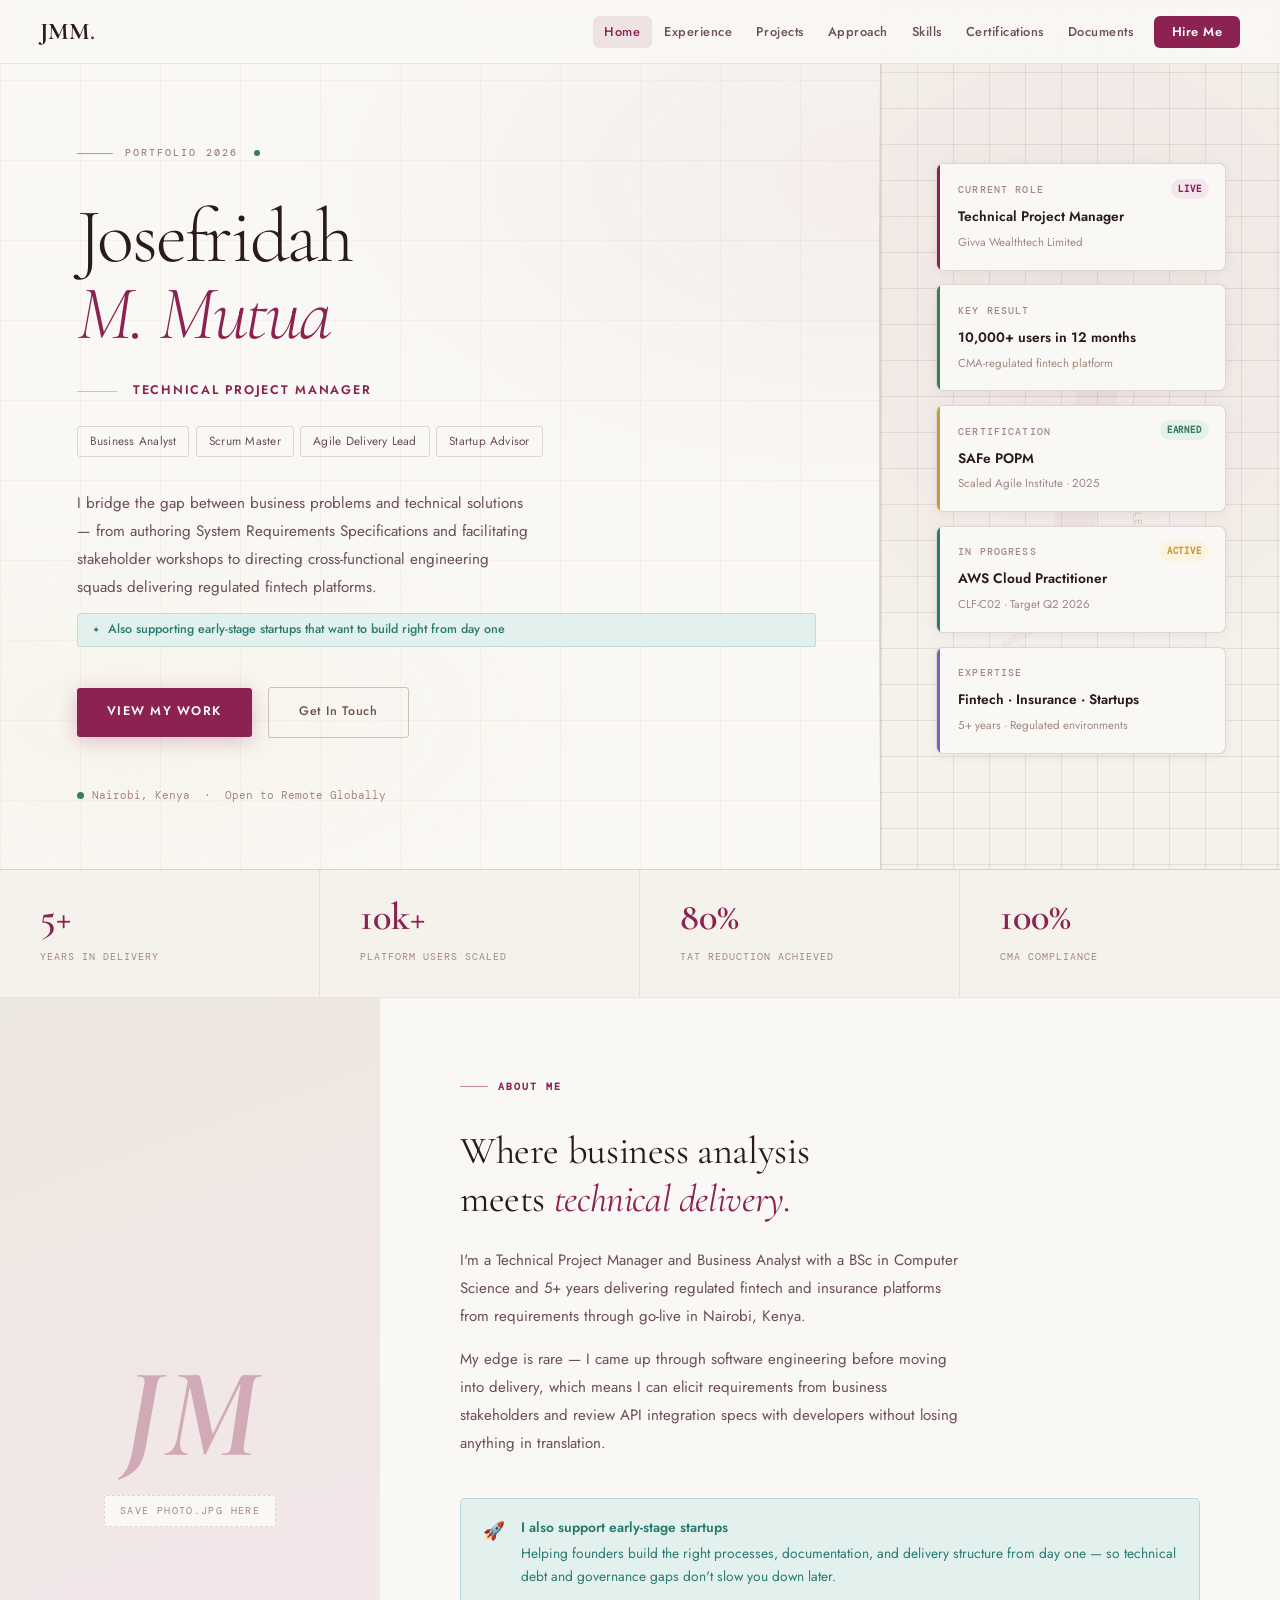
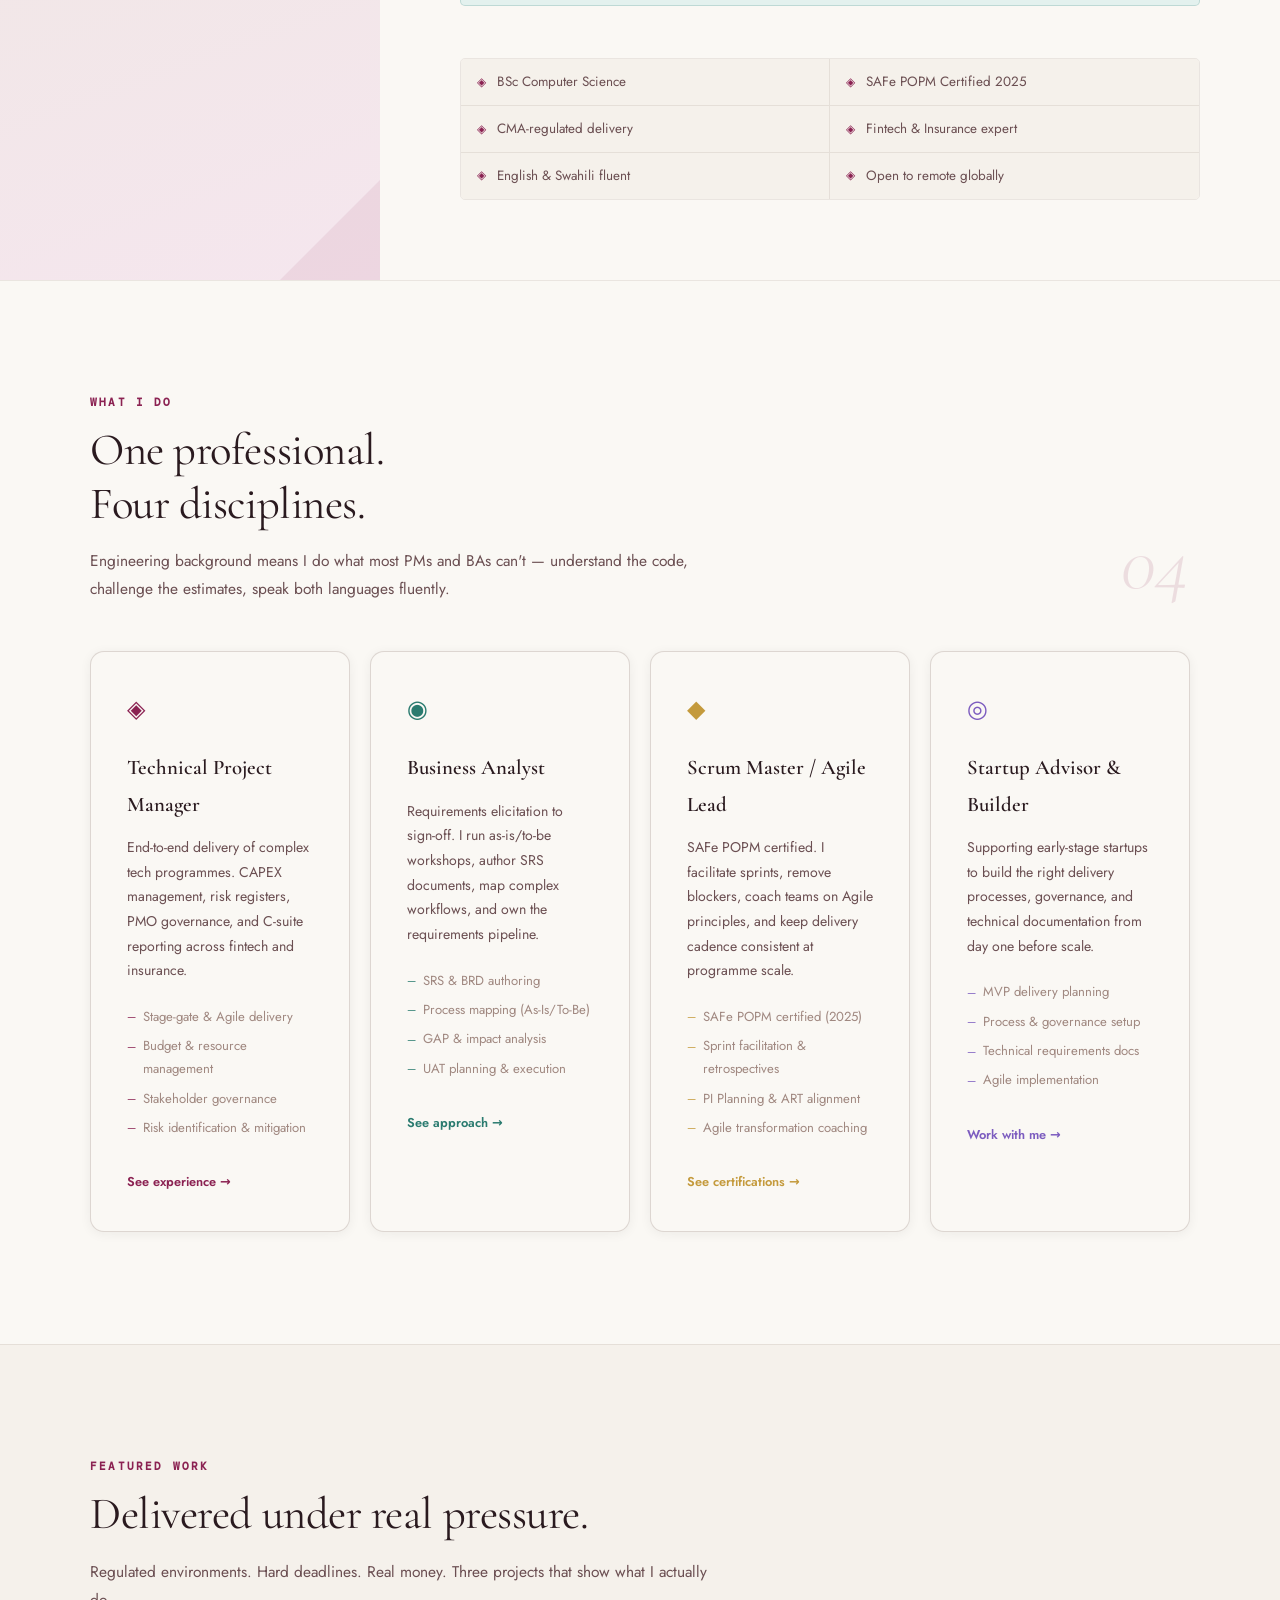
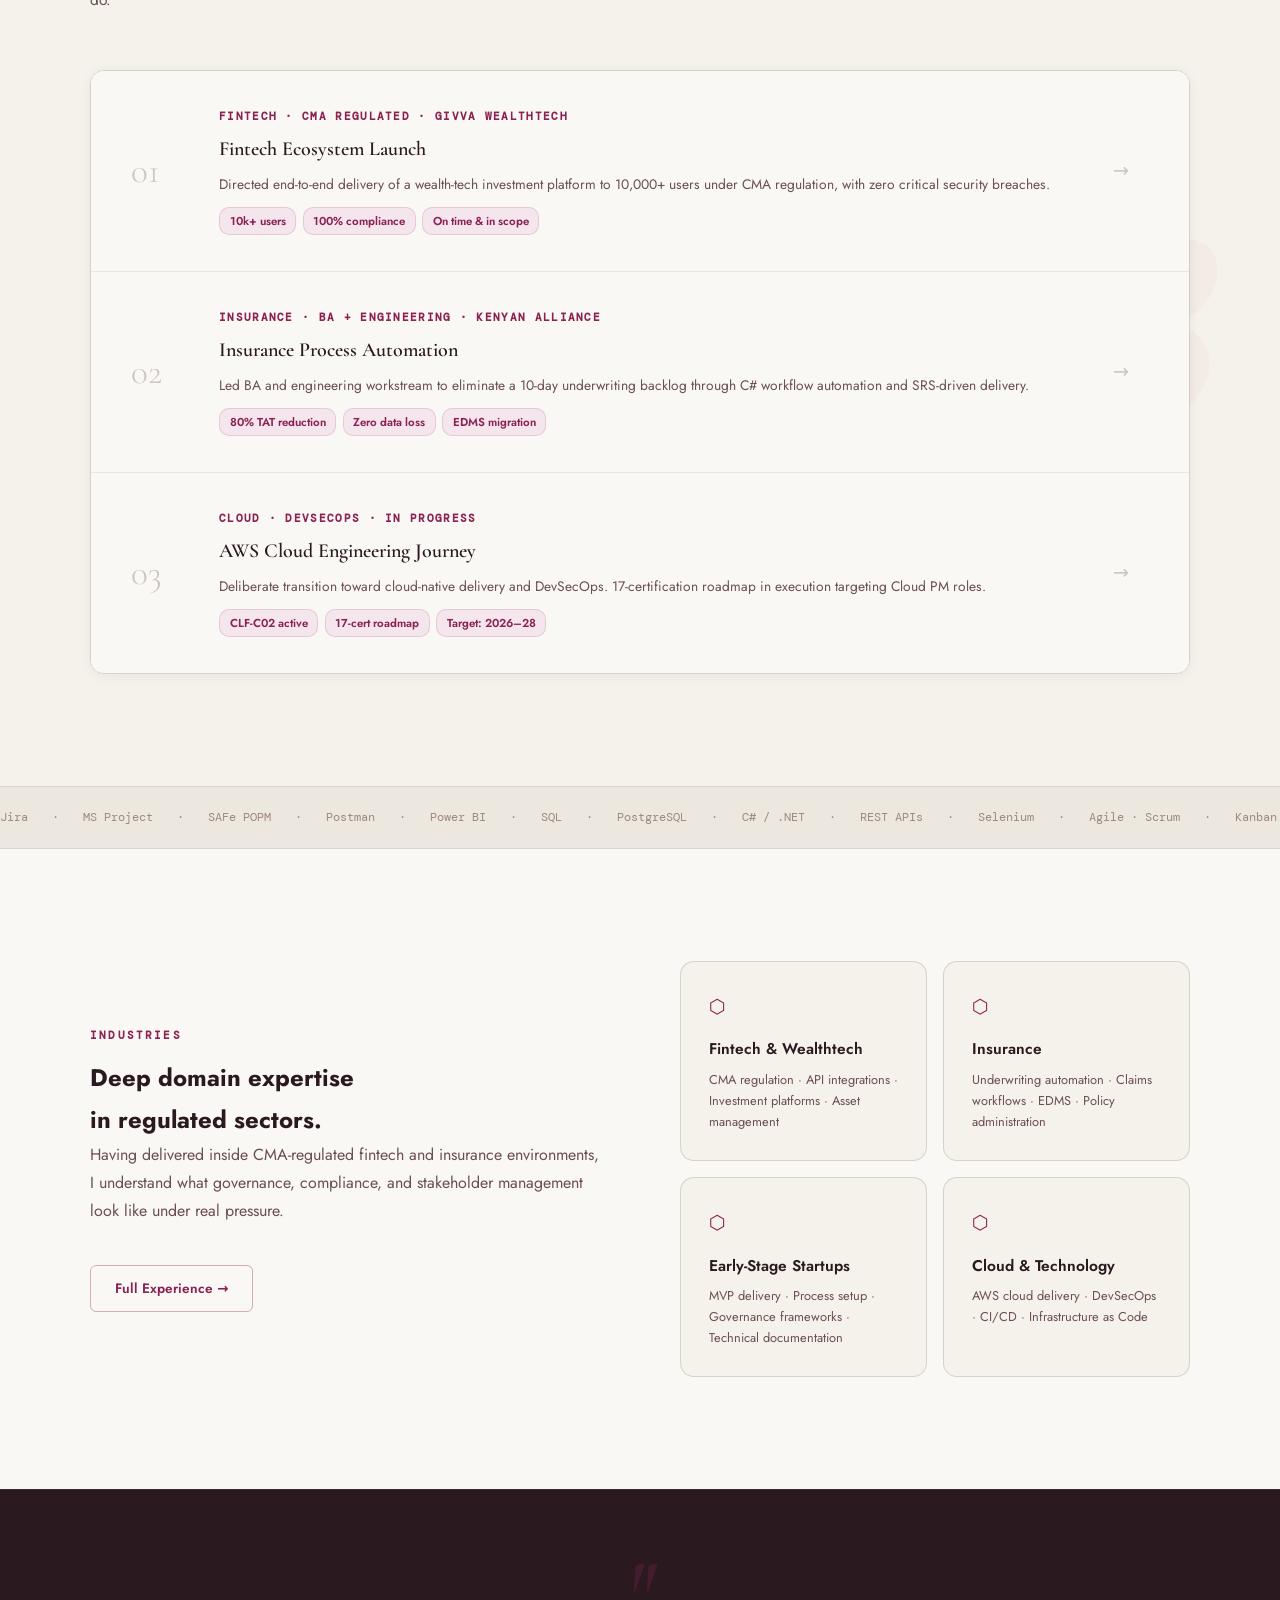
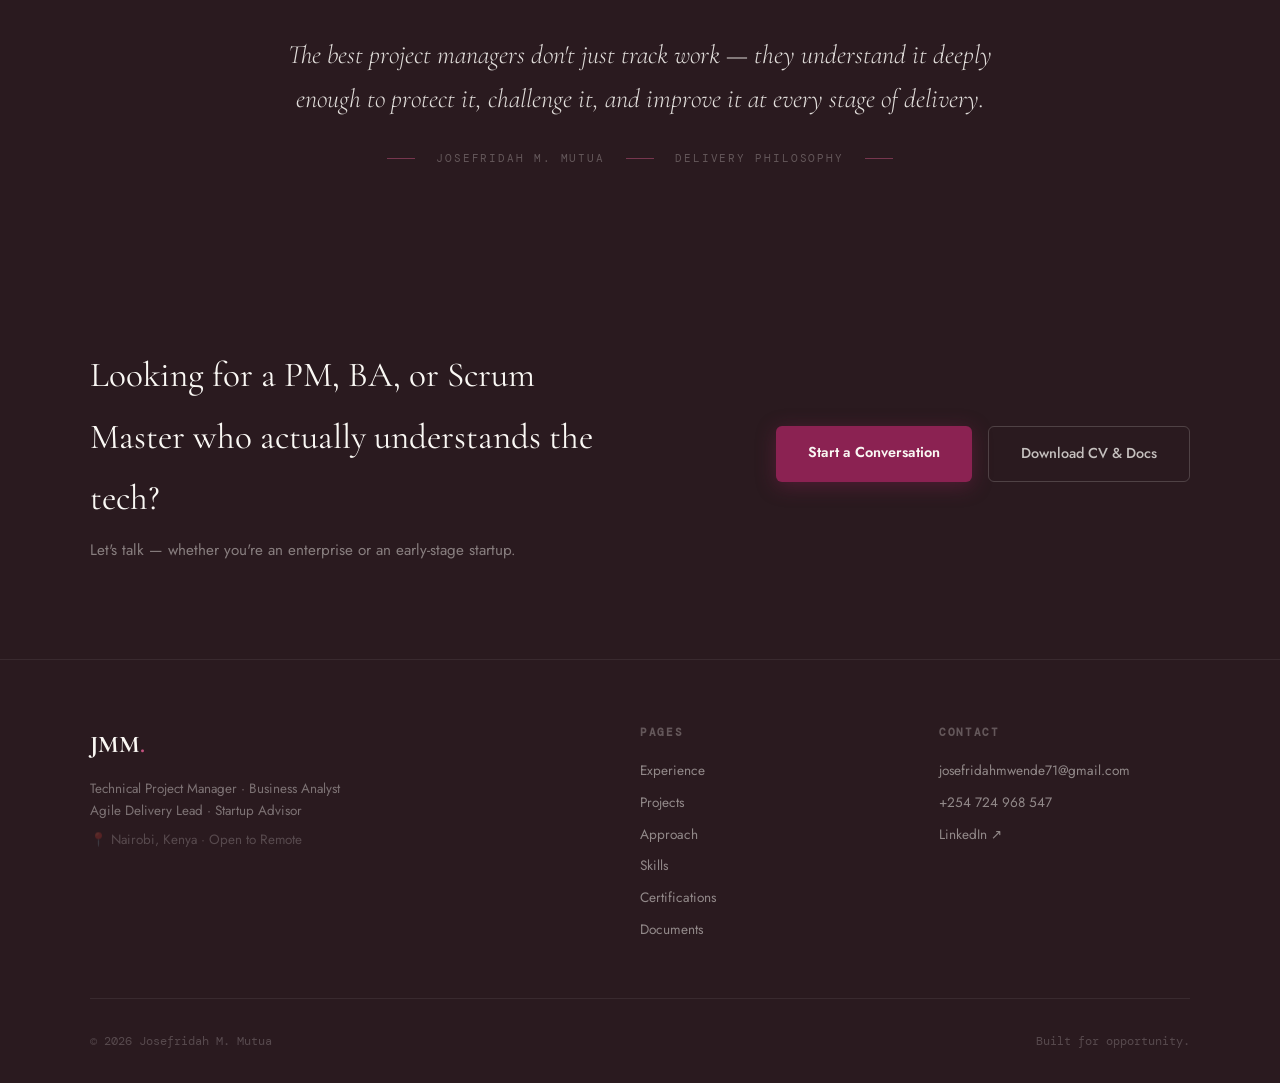
==== commit 4120a00e: "fix: set root directory" ====
--- a/josefridah-portfolio/index.html
+++ b/josefridah-portfolio/index.html
@@ -6,13 +6,793 @@
   <meta name="viewport" content="width=device-width, initial-scale=1.0">
   <title>Josefridah M. Mutua — TPM · BA · Agile Lead</title>
   <link rel="preconnect" href="https://fonts.googleapis.com">
-  <link href="https://fonts.googleapis.com/css2?family=Cormorant+Garamond:ital,wght@0,300;0,400;0,600;0,700;1,300;1,400&family=Jost:wght@300;400;500;600&family=DM+Mono:wght@400;500&display=swap" rel="stylesheet">
+  <link href="https://fonts.googleapis.com/css2?family=Cormorant+Garamond:ital,wght@0,300;0,400;0,600;0,700;1,300;1,400;1,600&family=Jost:wght@300;400;500;600&family=DM+Mono:wght@400;500&display=swap" rel="stylesheet">
   <link rel="stylesheet" href="css/main.css">
+  <style>
+    /* ═══ HERO — two-column premium layout ═══ */
+    .hero {
+      min-height: 100vh;
+      display: grid;
+      grid-template-columns: 1fr 400px;
+      grid-template-rows: 1fr auto;
+      padding: 0;
+      max-width: 100%;
+      margin: 0;
+      overflow: hidden;
+    }
+
+    .hero-left {
+      display: flex;
+      flex-direction: column;
+      justify-content: center;
+      padding: 9rem 4rem 4rem 6vw;
+      position: relative;
+      z-index: 1;
+    }
+
+    .hero-left::after {
+      content: '';
+      position: absolute;
+      right: 0;
+      top: 8%;
+      bottom: 8%;
+      width: 1px;
+      background: linear-gradient(to bottom, transparent, var(--border2) 25%, var(--border2) 75%, transparent);
+    }
+
+    .hero-eyebrow {
+      display: flex;
+      align-items: center;
+      gap: 0.75rem;
+      margin-bottom: 2.5rem;
+    }
+
+    .hero-eyebrow-line {
+      width: 36px;
+      height: 1px;
+      background: var(--accent);
+      opacity: 0.5;
+    }
+
+    .hero-eyebrow-text {
+      font-family: var(--font-mono);
+      font-size: 0.65rem;
+      font-weight: 500;
+      letter-spacing: 0.2em;
+      text-transform: uppercase;
+      color: var(--text3);
+    }
+
+    .avail-dot {
+      width: 6px;
+      height: 6px;
+      border-radius: 50%;
+      background: var(--green);
+      animation: blink 2.5s infinite;
+      margin-left: 0.25rem;
+    }
+
+    .hero-name-block {
+      margin-bottom: 2rem;
+    }
+
+    .hero-firstname {
+      font-family: var(--font-display);
+      font-size: clamp(3.2rem, 6vw, 6rem);
+      font-weight: 300;
+      line-height: 0.9;
+      letter-spacing: -0.03em;
+      color: var(--text);
+      display: block;
+    }
+
+    .hero-lastname {
+      font-family: var(--font-display);
+      font-size: clamp(3.2rem, 6vw, 6rem);
+      font-weight: 300;
+      line-height: 0.9;
+      letter-spacing: -0.03em;
+      color: var(--accent);
+      font-style: italic;
+      display: block;
+      margin-top: 0.1em;
+    }
+
+    .hero-divider {
+      display: flex;
+      align-items: center;
+      gap: 1rem;
+      margin-bottom: 1.5rem;
+    }
+
+    .hero-divider-line {
+      width: 40px;
+      height: 1px;
+      background: var(--border3);
+    }
+
+    .hero-role-primary {
+      font-family: var(--font-body);
+      font-size: 0.78rem;
+      font-weight: 600;
+      letter-spacing: 0.14em;
+      text-transform: uppercase;
+      color: var(--accent);
+    }
+
+    .hero-roles-row {
+      display: flex;
+      flex-wrap: wrap;
+      gap: 0.4rem;
+      margin-bottom: 2rem;
+    }
+
+    .hero-role-chip {
+      font-size: 0.74rem;
+      font-weight: 400;
+      color: var(--text2);
+      padding: 0.25rem 0.75rem;
+      border: 1px solid var(--border2);
+      border-radius: 3px;
+      background: transparent;
+      letter-spacing: 0.02em;
+    }
+
+    .hero-bio-text {
+      font-size: 0.95rem;
+      color: var(--text2);
+      line-height: 1.85;
+      max-width: 460px;
+      margin-bottom: 0.75rem;
+    }
+
+    .hero-startup-note {
+      display: inline-flex;
+      align-items: center;
+      gap: 0.5rem;
+      font-size: 0.78rem;
+      color: var(--teal);
+      background: var(--teal-pale);
+      border: 1px solid rgba(42, 123, 111, 0.18);
+      padding: 0.3rem 0.9rem;
+      border-radius: 3px;
+      margin-bottom: 2.5rem;
+      font-weight: 500;
+    }
+
+    .hero-startup-note::before {
+      content: '✦';
+      font-size: 0.58rem;
+    }
+
+    .hero-ctas {
+      display: flex;
+      align-items: center;
+      gap: 1rem;
+      margin-bottom: 3rem;
+      flex-wrap: wrap;
+    }
+
+    .btn-hero-primary {
+      background: var(--accent);
+      color: var(--text-inv);
+      font-size: 0.78rem;
+      font-weight: 600;
+      padding: 0.85rem 1.9rem;
+      border-radius: 3px;
+      transition: var(--transition);
+      letter-spacing: 0.1em;
+      text-transform: uppercase;
+      box-shadow: 0 4px 20px rgba(139, 34, 82, 0.25);
+    }
+
+    .btn-hero-primary:hover {
+      background: var(--accent2);
+      transform: translateY(-2px);
+      box-shadow: 0 8px 28px rgba(139, 34, 82, 0.32);
+    }
+
+    .btn-hero-ghost {
+      font-size: 0.78rem;
+      font-weight: 500;
+      color: var(--text2);
+      padding: 0.85rem 1.9rem;
+      border: 1px solid var(--border3);
+      border-radius: 3px;
+      transition: var(--transition);
+      letter-spacing: 0.06em;
+    }
+
+    .btn-hero-ghost:hover {
+      color: var(--accent);
+      border-color: var(--accent);
+      background: var(--accent-pale);
+    }
+
+    .hero-location-row {
+      display: flex;
+      align-items: center;
+      gap: 0.5rem;
+      font-family: var(--font-mono);
+      font-size: 0.7rem;
+      color: var(--text3);
+    }
+
+    /* STATS STRIP */
+    .hero-stats-strip {
+      grid-column: 1 / -1;
+      display: grid;
+      grid-template-columns: repeat(4, 1fr);
+      border-top: 1px solid var(--border2);
+      background: var(--bg2);
+    }
+
+    .stat-strip-item {
+      padding: 1.75rem 2.5rem;
+      border-right: 1px solid var(--border);
+      transition: var(--transition);
+      cursor: default;
+    }
+
+    .stat-strip-item:last-child {
+      border-right: none;
+    }
+
+    .stat-strip-item:hover {
+      background: var(--accent-pale);
+    }
+
+    .stat-strip-num {
+      font-family: var(--font-display);
+      font-size: 2.4rem;
+      font-weight: 600;
+      color: var(--accent);
+      line-height: 1;
+      display: block;
+      margin-bottom: 0.25rem;
+    }
+
+    .stat-strip-label {
+      font-family: var(--font-mono);
+      font-size: 0.63rem;
+      color: var(--text3);
+      letter-spacing: 0.1em;
+      text-transform: uppercase;
+    }
+
+    /* RIGHT PANEL */
+    .hero-right {
+      position: relative;
+      background: var(--bg2);
+      display: flex;
+      flex-direction: column;
+      align-items: center;
+      justify-content: center;
+      padding: 7rem 2rem 4rem;
+      overflow: hidden;
+      border-left: 1px solid var(--border2);
+    }
+
+    .hero-right::before {
+      content: '';
+      position: absolute;
+      inset: 0;
+      background-image: radial-gradient(circle at 50% 35%, rgba(139, 34, 82, 0.07) 0%, transparent 65%), linear-gradient(var(--border) 1px, transparent 1px), linear-gradient(90deg, var(--border) 1px, transparent 1px);
+      background-size: 100% 100%, 36px 36px, 36px 36px;
+    }
+
+    .hero-right-bg-letter {
+      position: absolute;
+      font-family: var(--font-display);
+      font-size: 26rem;
+      font-weight: 700;
+      font-style: italic;
+      color: var(--accent);
+      opacity: 0.028;
+      line-height: 1;
+      user-select: none;
+      top: 50%;
+      left: 50%;
+      transform: translate(-50%, -50%);
+      pointer-events: none;
+    }
+
+    .hero-vertical-text {
+      position: absolute;
+      right: 1rem;
+      top: 50%;
+      transform: translateY(-50%) rotate(90deg);
+      font-family: var(--font-mono);
+      font-size: 0.58rem;
+      letter-spacing: 0.22em;
+      text-transform: uppercase;
+      color: var(--text3);
+      white-space: nowrap;
+      opacity: 0.4;
+    }
+
+    .credential-stack {
+      position: relative;
+      width: 100%;
+      max-width: 290px;
+      display: flex;
+      flex-direction: column;
+      gap: 0.85rem;
+      z-index: 1;
+    }
+
+    .cred-card {
+      background: var(--bg);
+      border: 1px solid var(--border2);
+      border-radius: 7px;
+      padding: 1.1rem 1.35rem;
+      box-shadow: var(--shadow-sm);
+      transition: var(--transition);
+      position: relative;
+      overflow: hidden;
+    }
+
+    .cred-card::before {
+      content: '';
+      position: absolute;
+      left: 0;
+      top: 0;
+      bottom: 0;
+      width: 3px;
+    }
+
+    .cred-card.c-accent::before {
+      background: var(--accent);
+    }
+
+    .cred-card.c-teal::before {
+      background: var(--teal);
+    }
+
+    .cred-card.c-gold::before {
+      background: var(--gold);
+    }
+
+    .cred-card.c-green::before {
+      background: var(--green);
+    }
+
+    .cred-card.c-purple::before {
+      background: #7C5CBF;
+    }
+
+    .cred-card:hover {
+      transform: translateX(5px);
+      box-shadow: var(--shadow-md);
+    }
+
+    .cred-label {
+      font-family: var(--font-mono);
+      font-size: 0.6rem;
+      font-weight: 500;
+      letter-spacing: 0.12em;
+      text-transform: uppercase;
+      color: var(--text3);
+      display: block;
+      margin-bottom: 0.2rem;
+    }
+
+    .cred-value {
+      font-size: 0.86rem;
+      font-weight: 600;
+      color: var(--text);
+      line-height: 1.3;
+    }
+
+    .cred-sub {
+      font-size: 0.72rem;
+      color: var(--text3);
+      margin-top: 0.12rem;
+      display: block;
+    }
+
+    .cred-badge {
+      position: absolute;
+      top: 0.9rem;
+      right: 1rem;
+      font-size: 0.58rem;
+      font-weight: 700;
+      padding: 0.12rem 0.45rem;
+      border-radius: 10px;
+      letter-spacing: 0.08em;
+      text-transform: uppercase;
+      font-family: var(--font-mono);
+    }
+
+    .badge-earned {
+      background: var(--green-pale);
+      color: var(--green);
+    }
+
+    .badge-active {
+      background: var(--gold-pale);
+      color: var(--gold);
+    }
+
+    .badge-live {
+      background: var(--accent-pale);
+      color: var(--accent);
+    }
+
+    /* ═══ ABOUT — full bleed two-column ═══ */
+    .about-section {
+      padding: 0;
+      background: var(--bg);
+      border-top: 1px solid var(--border);
+    }
+
+    .about-inner {
+      display: grid;
+      grid-template-columns: 380px 1fr;
+      min-height: 620px;
+    }
+
+    .about-photo-col {
+      position: relative;
+      overflow: hidden;
+      background: var(--bg3);
+    }
+
+    .about-photo-col img {
+      width: 100%;
+      height: 100%;
+      object-fit: cover;
+      object-position: center top;
+      display: block;
+    }
+
+    .about-photo-placeholder {
+      width: 100%;
+      height: 100%;
+      min-height: 620px;
+      display: flex;
+      flex-direction: column;
+      align-items: center;
+      justify-content: center;
+      background: linear-gradient(160deg, var(--bg3) 0%, var(--accent-pale) 100%);
+      gap: 1rem;
+    }
+
+    .app-initials {
+      font-family: var(--font-display);
+      font-size: 8rem;
+      font-weight: 700;
+      font-style: italic;
+      color: var(--accent);
+      opacity: 0.3;
+      line-height: 1;
+    }
+
+    .app-label {
+      font-family: var(--font-mono);
+      font-size: 0.62rem;
+      letter-spacing: 0.14em;
+      text-transform: uppercase;
+      color: var(--text3);
+      background: var(--bg);
+      border: 1px dashed var(--border2);
+      padding: 0.4rem 0.9rem;
+      border-radius: 3px;
+    }
+
+    .about-photo-col::after {
+      content: '';
+      position: absolute;
+      bottom: 0;
+      right: 0;
+      width: 100px;
+      height: 100px;
+      background: var(--accent);
+      opacity: 0.08;
+      clip-path: polygon(100% 0, 100% 100%, 0 100%);
+    }
+
+    .about-text-col {
+      padding: 5rem;
+      display: flex;
+      flex-direction: column;
+      justify-content: center;
+    }
+
+    .about-section-tag {
+      display: inline-flex;
+      align-items: center;
+      gap: 0.65rem;
+      font-family: var(--font-mono);
+      font-size: 0.62rem;
+      font-weight: 600;
+      letter-spacing: 0.2em;
+      text-transform: uppercase;
+      color: var(--accent);
+      margin-bottom: 2rem;
+    }
+
+    .about-section-tag::before {
+      content: '';
+      width: 28px;
+      height: 1px;
+      background: var(--accent);
+      opacity: 0.5;
+    }
+
+    .about-text-col h2 {
+      font-family: var(--font-display);
+      font-size: clamp(1.8rem, 3vw, 2.5rem);
+      font-weight: 400;
+      color: var(--text);
+      line-height: 1.25;
+      margin-bottom: 1.5rem;
+      letter-spacing: -0.01em;
+    }
+
+    .about-text-col h2 em {
+      color: var(--accent);
+      font-style: italic;
+    }
+
+    .about-text-col p {
+      font-size: 0.94rem;
+      color: var(--text2);
+      line-height: 1.85;
+      margin-bottom: 1rem;
+      max-width: 500px;
+    }
+
+    .about-startup-strip {
+      display: flex;
+      align-items: flex-start;
+      gap: 1rem;
+      background: var(--teal-pale);
+      border: 1px solid rgba(42, 123, 111, 0.2);
+      border-radius: 5px;
+      padding: 1.1rem 1.4rem;
+      margin: 1.5rem 0;
+    }
+
+    .ast-icon {
+      font-size: 1.1rem;
+      flex-shrink: 0;
+    }
+
+    .ast-text {
+      font-size: 0.86rem;
+      color: var(--teal);
+      line-height: 1.65;
+    }
+
+    .ast-text strong {
+      font-weight: 600;
+      display: block;
+      margin-bottom: 0.2rem;
+      color: var(--teal);
+    }
+
+    .about-facts {
+      display: grid;
+      grid-template-columns: 1fr 1fr;
+      gap: 0;
+      margin-top: 1.75rem;
+      border: 1px solid var(--border);
+      border-radius: 5px;
+      overflow: hidden;
+    }
+
+    .fact-item {
+      display: flex;
+      align-items: center;
+      gap: 0.65rem;
+      font-size: 0.84rem;
+      color: var(--text2);
+      padding: 0.7rem 1rem;
+      border-bottom: 1px solid var(--border);
+      border-right: 1px solid var(--border);
+      background: var(--bg2);
+      transition: var(--transition);
+    }
+
+    .fact-item:hover {
+      background: var(--accent-pale);
+      color: var(--accent);
+    }
+
+    .fact-item:nth-child(even) {
+      border-right: none;
+    }
+
+    .fact-item:nth-last-child(-n+2) {
+      border-bottom: none;
+    }
+
+    .fact-icon {
+      font-size: 0.75rem;
+      color: var(--accent);
+      flex-shrink: 0;
+    }
+
+    /* ═══ QUOTE SECTION ═══ */
+    .quote-section {
+      padding: 5rem 0;
+      background: var(--bg-dark);
+      border-top: 1px solid rgba(250, 248, 244, 0.07);
+    }
+
+    .quote-inner {
+      max-width: 720px;
+      margin: 0 auto;
+      text-align: center;
+    }
+
+    .quote-mark {
+      font-family: var(--font-display);
+      font-size: 5rem;
+      font-weight: 700;
+      font-style: italic;
+      color: var(--accent);
+      opacity: 0.28;
+      line-height: 0.5;
+      margin-bottom: 1.5rem;
+      display: block;
+    }
+
+    .quote-text {
+      font-family: var(--font-display);
+      font-size: clamp(1.2rem, 2.2vw, 1.65rem);
+      font-weight: 300;
+      font-style: italic;
+      color: var(--text-inv);
+      line-height: 1.65;
+      margin-bottom: 1.75rem;
+      opacity: 0.88;
+    }
+
+    .quote-attr {
+      font-family: var(--font-mono);
+      font-size: 0.66rem;
+      letter-spacing: 0.18em;
+      text-transform: uppercase;
+      color: rgba(250, 248, 244, 0.28);
+    }
+
+    .quote-divider {
+      display: inline-block;
+      width: 28px;
+      height: 1px;
+      background: var(--accent3);
+      margin: 0 0.75rem;
+      vertical-align: middle;
+      opacity: 0.5;
+    }
+
+    /* ═══ ROLES ═══ */
+    .roles-section-header {
+      display: flex;
+      justify-content: space-between;
+      align-items: flex-end;
+      margin-bottom: 3rem;
+    }
+
+    .roles-section-header .section-header {
+      margin-bottom: 0;
+    }
+
+    .roles-count {
+      font-family: var(--font-display);
+      font-size: 5rem;
+      font-weight: 300;
+      font-style: italic;
+      color: var(--accent);
+      opacity: 0.12;
+      line-height: 1;
+      user-select: none;
+    }
+
+    /* ═══ FEATURED ═══ */
+    .featured-section {
+      position: relative;
+    }
+
+    .featured-bg-num {
+      position: absolute;
+      right: 4%;
+      top: 50%;
+      transform: translateY(-50%);
+      font-family: var(--font-display);
+      font-size: 20rem;
+      font-weight: 700;
+      font-style: italic;
+      color: var(--accent);
+      opacity: 0.025;
+      line-height: 1;
+      user-select: none;
+      pointer-events: none;
+      z-index: 0;
+    }
+
+    /* ═══ RESPONSIVE ═══ */
+    @media (max-width: 1024px) {
+      .hero {
+        grid-template-columns: 1fr;
+        grid-template-rows: auto auto;
+      }
+
+      .hero-right {
+        display: none;
+      }
+
+      .hero-left {
+        padding: 8rem 2.5rem 4rem;
+      }
+
+      .hero-left::after {
+        display: none;
+      }
+
+      .hero-stats-strip {
+        grid-template-columns: repeat(2, 1fr);
+      }
+
+      .about-inner {
+        grid-template-columns: 1fr;
+      }
+
+      .about-photo-col {
+        min-height: 380px;
+      }
+
+      .about-photo-placeholder {
+        min-height: 380px;
+      }
+
+      .about-text-col {
+        padding: 3.5rem 2.5rem;
+      }
+    }
+
+    @media (max-width: 768px) {
+      .hero-stats-strip {
+        grid-template-columns: repeat(2, 1fr);
+      }
+
+      .stat-strip-item {
+        padding: 1.25rem 1.5rem;
+      }
+
+      .roles-section-header {
+        flex-direction: column;
+        align-items: flex-start;
+        gap: 0;
+      }
+
+      .roles-count {
+        display: none;
+      }
+
+      .about-facts {
+        grid-template-columns: 1fr;
+      }
+
+      .fact-item {
+        border-right: none !important;
+      }
+
+      .fact-item:nth-last-child(-n+2) {
+        border-bottom: 1px solid var(--border) !important;
+      }
+
+      .fact-item:last-child {
+        border-bottom: none !important;
+      }
+    }
+  </style>
 </head>
 
 <body>
 
-  <!-- NAV -->
   <nav id="nav">
     <a href="index.html" class="nav-logo">JMM<span>.</span></a>
     <button class="nav-toggle" id="navToggle" aria-label="menu">
@@ -34,116 +814,154 @@
   <section class="hero">
     <div class="hero-bg">
       <div class="hero-grid"></div>
-      <div class="hero-glow"></div>
     </div>
-    <div class="hero-content">
-      <div class="hero-tag reveal">Available for new opportunities</div>
-      <h1 class="hero-name reveal-up">
-        Josefridah<br><span class="accent-text">M. Mutua</span>
-      </h1>
-      <div class="hero-roles reveal-up delay-1">
-        <span class="role-pill">Technical Project Manager</span>
-        <span class="role-sep">·</span>
-        <span class="role-pill">Business Analyst</span>
-        <span class="role-sep">·</span>
-        <span class="role-pill">Agile Delivery Lead</span>
-        <span class="role-sep">·</span>
-        <span class="role-pill">Scrum Master</span>
-      </div>
-      <p class="hero-bio reveal-up delay-2">
-        I bridge the gap between business problems and technical solutions — from authoring System Requirements Specifications to directing cross-functional engineering squads delivering regulated fintech platforms.
+
+    <div class="hero-left">
+      <div class="hero-eyebrow reveal">
+        <span class="hero-eyebrow-line"></span>
+        <span class="hero-eyebrow-text">Portfolio 2026</span>
+        <span class="avail-dot"></span>
+      </div>
+      <div class="hero-name-block reveal-up">
+        <span class="hero-firstname">Josefridah</span>
+        <span class="hero-lastname">M. Mutua</span>
+      </div>
+      <div class="hero-divider reveal-up delay-1">
+        <span class="hero-divider-line"></span>
+        <span class="hero-role-primary">Technical Project Manager</span>
+      </div>
+      <div class="hero-roles-row reveal-up delay-1">
+        <span class="hero-role-chip">Business Analyst</span>
+        <span class="hero-role-chip">Scrum Master</span>
+        <span class="hero-role-chip">Agile Delivery Lead</span>
+        <span class="hero-role-chip">Startup Advisor</span>
+      </div>
+      <p class="hero-bio-text reveal-up delay-2">
+        I bridge the gap between business problems and technical solutions — from authoring System Requirements Specifications and facilitating stakeholder workshops to directing cross-functional engineering squads delivering regulated fintech platforms.
       </p>
-      <div class="hero-actions reveal-up delay-3">
-        <a href="pages/projects.html" class="btn-primary">View My Work</a>
-        <a href="pages/contact.html" class="btn-ghost">Get In Touch</a>
-      </div>
-      <div class="hero-location reveal delay-4">
+      <div class="hero-startup-note reveal-up delay-2">
+        Also supporting early-stage startups that want to build right from day one
+      </div>
+      <div class="hero-ctas reveal-up delay-3">
+        <a href="pages/projects.html" class="btn-hero-primary">View My Work</a>
+        <a href="pages/contact.html" class="btn-hero-ghost">Get In Touch</a>
+      </div>
+      <div class="hero-location-row reveal delay-4">
         <span class="dot-green"></span>
         Nairobi, Kenya &nbsp;·&nbsp; Open to Remote Globally
       </div>
     </div>
-    <div class="hero-stats reveal-up delay-2">
-      <div class="stat">
-        <span class="stat-num">5+</span>
-        <span class="stat-label">Years Delivering</span>
-      </div>
-      <div class="stat-div"></div>
-      <div class="stat">
-        <span class="stat-num">10k+</span>
-        <span class="stat-label">Platform Users</span>
-      </div>
-      <div class="stat-div"></div>
-      <div class="stat">
-        <span class="stat-num">80%</span>
-        <span class="stat-label">TAT Reduction</span>
-      </div>
-      <div class="stat-div"></div>
-      <div class="stat">
-        <span class="stat-num">100%</span>
-        <span class="stat-label">CMA Compliance</span>
+
+    <div class="hero-right">
+      <div class="hero-right-bg-letter">J</div>
+      <span class="hero-vertical-text">josefridah m. mutua · available 2026</span>
+      <div class="credential-stack">
+        <div class="cred-card c-accent">
+          <span class="cred-label">Current Role</span>
+          <span class="cred-value">Technical Project Manager</span>
+          <span class="cred-sub">Givva Wealthtech Limited</span>
+          <span class="cred-badge badge-live">Live</span>
+        </div>
+        <div class="cred-card c-green">
+          <span class="cred-label">Key Result</span>
+          <span class="cred-value">10,000+ users in 12 months</span>
+          <span class="cred-sub">CMA-regulated fintech platform</span>
+        </div>
+        <div class="cred-card c-gold">
+          <span class="cred-label">Certification</span>
+          <span class="cred-value">SAFe POPM</span>
+          <span class="cred-sub">Scaled Agile Institute · 2025</span>
+          <span class="cred-badge badge-earned">Earned</span>
+        </div>
+        <div class="cred-card c-teal">
+          <span class="cred-label">In Progress</span>
+          <span class="cred-value">AWS Cloud Practitioner</span>
+          <span class="cred-sub">CLF-C02 · Target Q2 2026</span>
+          <span class="cred-badge badge-active">Active</span>
+        </div>
+        <div class="cred-card c-purple">
+          <span class="cred-label">Expertise</span>
+          <span class="cred-value">Fintech · Insurance · Startups</span>
+          <span class="cred-sub">5+ years · Regulated environments</span>
+        </div>
+      </div>
+    </div>
+
+    <div class="hero-stats-strip">
+      <div class="stat-strip-item">
+        <span class="stat-strip-num">5+</span>
+        <span class="stat-strip-label">Years in delivery</span>
+      </div>
+      <div class="stat-strip-item">
+        <span class="stat-strip-num">10k+</span>
+        <span class="stat-strip-label">Platform users scaled</span>
+      </div>
+      <div class="stat-strip-item">
+        <span class="stat-strip-num">80%</span>
+        <span class="stat-strip-label">TAT reduction achieved</span>
+      </div>
+      <div class="stat-strip-item">
+        <span class="stat-strip-num">100%</span>
+        <span class="stat-strip-label">CMA compliance</span>
       </div>
     </div>
   </section>
 
-
-  <!-- ABOUT / PHOTO SECTION -->
+  <!-- ABOUT -->
   <section class="about-section">
-    <div class="container">
-      <div class="about-grid">
-        <div class="about-photo-wrap fade-in">
-          <div class="about-photo-frame">
-            <!-- PHOTO INSTRUCTIONS:
-               Replace this placeholder by saving your photo as "photo.jpg"
-               in the josefridah-portfolio folder, then change the line below to:
-               <img src="photo.jpg" alt="Josefridah M. Mutua">
-          -->
-            <div class="photo-placeholder">
-              <span class="ph-initials">JM</span>
-              <span class="ph-label">Add your photo</span>
-            </div>
+    <div class="about-inner">
+      <div class="about-photo-col fade-in">
+        <!--
+        ADD YOUR PHOTO:
+        1. Save headshot as "photo.jpg" in the josefridah-portfolio folder
+        2. Delete the <div class="about-photo-placeholder"> block below
+        3. Replace with: <img src="photo.jpg" alt="Josefridah M. Mutua">
+      -->
+        <div class="about-photo-placeholder">
+          <span class="app-initials">JM</span>
+          <span class="app-label">Save photo.jpg here</span>
+        </div>
+      </div>
+      <div class="about-text-col fade-in">
+        <span class="about-section-tag">About Me</span>
+        <h2>Where business analysis<br>meets <em>technical delivery.</em></h2>
+        <p>I'm a Technical Project Manager and Business Analyst with a BSc in Computer Science and 5+ years delivering regulated fintech and insurance platforms from requirements through go-live in Nairobi, Kenya.</p>
+        <p>My edge is rare — I came up through software engineering before moving into delivery, which means I can elicit requirements from business stakeholders and review API integration specs with developers without losing anything in translation.</p>
+        <div class="about-startup-strip">
+          <span class="ast-icon">🚀</span>
+          <div class="ast-text">
+            <strong>I also support early-stage startups</strong>
+            Helping founders build the right processes, documentation, and delivery structure from day one — so technical debt and governance gaps don't slow you down later.
           </div>
-          <p class="photo-upload-hint">
-            Save your headshot as <strong>photo.jpg</strong> in the project folder,<br>
-            then replace the placeholder with: &lt;img src="photo.jpg"&gt;
-          </p>
-        </div>
-        <div class="about-content fade-in">
-          <span class="section-eyebrow">About Me</span>
-          <h2>Where business analysis meets <em>technical delivery.</em></h2>
-          <p>I'm a Technical Project Manager and Business Analyst based in Nairobi, Kenya, with a BSc in Computer Science and 5+ years delivering regulated fintech and insurance platforms from requirements through go-live.</p>
-          <p>My edge is rare: I came up through software engineering before moving into delivery — which means I can elicit requirements from business stakeholders in the morning and review API integration specs with developers in the afternoon, without losing anything in translation.</p>
-          <div class="about-highlights">
-            <div class="highlight-item"><span class="hi-dot"></span>CMA-regulated platform delivery</div>
-            <div class="highlight-item"><span class="hi-dot"></span>SRS & BRD authoring</div>
-            <div class="highlight-item"><span class="hi-dot"></span>SAFe POPM certified (2025)</div>
-            <div class="highlight-item"><span class="hi-dot"></span>8-person cross-functional squads</div>
-            <div class="highlight-item"><span class="hi-dot"></span>Fintech & insurance expertise</div>
-            <div class="highlight-item"><span class="hi-dot"></span>AWS cloud roadmap in progress</div>
-          </div>
-          <div class="about-tags">
-            <span class="about-tag">Nairobi, Kenya</span>
-            <span class="about-tag">Open to Remote</span>
-            <span class="about-tag">BSc Computer Science</span>
-            <span class="about-tag">English & Swahili</span>
-          </div>
+        </div>
+        <div class="about-facts">
+          <div class="fact-item"><span class="fact-icon">◈</span>BSc Computer Science</div>
+          <div class="fact-item"><span class="fact-icon">◈</span>SAFe POPM Certified 2025</div>
+          <div class="fact-item"><span class="fact-icon">◈</span>CMA-regulated delivery</div>
+          <div class="fact-item"><span class="fact-icon">◈</span>Fintech & Insurance expert</div>
+          <div class="fact-item"><span class="fact-icon">◈</span>English & Swahili fluent</div>
+          <div class="fact-item"><span class="fact-icon">◈</span>Open to remote globally</div>
         </div>
       </div>
     </div>
   </section>
 
-  <!-- WHAT I DO -->
+  <!-- ROLES -->
   <section class="roles-section">
     <div class="container">
-      <div class="section-header">
-        <span class="section-eyebrow">What I Do</span>
-        <h2>One professional. Four disciplines.</h2>
-        <p>My engineering background means I can do what most PMs and BAs can't — understand the code, challenge the estimates, and speak both languages fluently.</p>
+      <div class="roles-section-header">
+        <div class="section-header" style="margin-bottom:0">
+          <span class="section-eyebrow">What I Do</span>
+          <h2>One professional.<br>Four disciplines.</h2>
+          <p>Engineering background means I do what most PMs and BAs can't — understand the code, challenge the estimates, speak both languages fluently.</p>
+        </div>
+        <div class="roles-count">04</div>
       </div>
       <div class="roles-grid">
         <div class="role-card" data-color="accent">
           <div class="role-icon">◈</div>
           <h3>Technical Project Manager</h3>
-          <p>End-to-end delivery of complex tech programmes. CAPEX management, risk registers, PMO governance, and C-suite reporting — across fintech and insurance.</p>
+          <p>End-to-end delivery of complex tech programmes. CAPEX management, risk registers, PMO governance, and C-suite reporting across fintech and insurance.</p>
           <ul>
             <li>Stage-gate & Agile delivery</li>
             <li>Budget & resource management</li>
@@ -178,67 +996,57 @@
         </div>
         <div class="role-card" data-color="purple">
           <div class="role-icon">◎</div>
-          <h3>Cloud & DevSecOps (Building)</h3>
-          <p>Actively building toward AWS Cloud Engineering and DevSecOps. Targeting Cloud Migration PM and Cloud Delivery Manager roles as East Africa's migration wave accelerates.</p>
+          <h3>Startup Advisor & Builder</h3>
+          <p>Supporting early-stage startups to build the right delivery processes, governance, and technical documentation from day one before scale.</p>
           <ul>
-            <li>AWS CLF-C02 in progress</li>
-            <li>17-cert roadmap active</li>
-            <li>Cloud-native delivery focus</li>
-            <li>DevSecOps pipeline knowledge</li>
+            <li>MVP delivery planning</li>
+            <li>Process & governance setup</li>
+            <li>Technical requirements docs</li>
+            <li>Agile implementation</li>
           </ul>
-          <a href="pages/certifications.html" class="role-link">See roadmap →</a>
+          <a href="pages/contact.html" class="role-link">Work with me →</a>
         </div>
       </div>
     </div>
   </section>
 
-  <!-- FEATURED PROJECTS STRIP -->
-  <section class="featured-section">
-    <div class="container">
+  <!-- FEATURED PROJECTS -->
+  <section class="featured-section" style="padding:7rem 0;background:var(--bg2);border-top:1px solid var(--border);">
+    <div class="featured-bg-num">03</div>
+    <div class="container" style="position:relative;z-index:1">
       <div class="section-header">
         <span class="section-eyebrow">Featured Work</span>
         <h2>Delivered under real pressure.</h2>
+        <p>Regulated environments. Hard deadlines. Real money. Three projects that show what I actually do.</p>
       </div>
       <div class="projects-strip">
         <a href="pages/projects.html#fintech" class="project-strip-card">
           <div class="psc-num">01</div>
           <div class="psc-body">
-            <span class="psc-tag">Fintech · CMA Regulated</span>
+            <span class="psc-tag">Fintech · CMA Regulated · Givva Wealthtech</span>
             <h3>Fintech Ecosystem Launch</h3>
             <p>Directed end-to-end delivery of a wealth-tech investment platform to 10,000+ users under CMA regulation, with zero critical security breaches.</p>
-            <div class="psc-outcomes">
-              <span>10k+ users</span>
-              <span>100% compliance</span>
-              <span>On time & in scope</span>
-            </div>
+            <div class="psc-outcomes"><span>10k+ users</span><span>100% compliance</span><span>On time & in scope</span></div>
           </div>
           <div class="psc-arrow">→</div>
         </a>
         <a href="pages/projects.html#insurance" class="project-strip-card">
           <div class="psc-num">02</div>
           <div class="psc-body">
-            <span class="psc-tag">Insurance · Process Automation</span>
+            <span class="psc-tag">Insurance · BA + Engineering · Kenyan Alliance</span>
             <h3>Insurance Process Automation</h3>
             <p>Led BA and engineering workstream to eliminate a 10-day underwriting backlog through C# workflow automation and SRS-driven delivery.</p>
-            <div class="psc-outcomes">
-              <span>80% TAT reduction</span>
-              <span>Zero data loss</span>
-              <span>EDMS migration</span>
-            </div>
+            <div class="psc-outcomes"><span>80% TAT reduction</span><span>Zero data loss</span><span>EDMS migration</span></div>
           </div>
           <div class="psc-arrow">→</div>
         </a>
         <a href="pages/projects.html#cloud" class="project-strip-card">
           <div class="psc-num">03</div>
           <div class="psc-body">
-            <span class="psc-tag">Cloud · In Progress</span>
+            <span class="psc-tag">Cloud · DevSecOps · In Progress</span>
             <h3>AWS Cloud Engineering Journey</h3>
             <p>Deliberate transition toward cloud-native delivery and DevSecOps. 17-certification roadmap in execution targeting Cloud PM roles.</p>
-            <div class="psc-outcomes">
-              <span>CLF-C02 active</span>
-              <span>17-cert roadmap</span>
-              <span>Target: 2026–28</span>
-            </div>
+            <div class="psc-outcomes"><span>CLF-C02 active</span><span>17-cert roadmap</span><span>Target: 2026–28</span></div>
           </div>
           <div class="psc-arrow">→</div>
         </a>
@@ -246,37 +1054,11 @@
     </div>
   </section>
 
-  <!-- TOOLS MARQUEE -->
+  <!-- MARQUEE -->
   <div class="marquee-section">
     <div class="marquee-track">
       <div class="marquee-content">
-        <span>Jira</span><span>·</span>
-        <span>MS Project</span><span>·</span>
-        <span>SAFe POPM</span><span>·</span>
-        <span>Postman</span><span>·</span>
-        <span>Power BI</span><span>·</span>
-        <span>SQL</span><span>·</span>
-        <span>PostgreSQL</span><span>·</span>
-        <span>C# / .NET</span><span>·</span>
-        <span>REST APIs</span><span>·</span>
-        <span>Selenium</span><span>·</span>
-        <span>Linear</span><span>·</span>
-        <span>Trello</span><span>·</span>
-        <span>Metabase</span><span>·</span>
-        <span>AWS</span><span>·</span>
-        <span>Agile</span><span>·</span>
-        <span>Scrum</span><span>·</span>
-        <span>Kanban</span><span>·</span>
-        <span>Jira</span><span>·</span>
-        <span>MS Project</span><span>·</span>
-        <span>SAFe POPM</span><span>·</span>
-        <span>Postman</span><span>·</span>
-        <span>Power BI</span><span>·</span>
-        <span>SQL</span><span>·</span>
-        <span>PostgreSQL</span><span>·</span>
-        <span>C# / .NET</span><span>·</span>
-        <span>REST APIs</span><span>·</span>
-        <span>Selenium</span><span>·</span>
+        <span>Jira</span><span>·</span><span>MS Project</span><span>·</span><span>SAFe POPM</span><span>·</span><span>Postman</span><span>·</span><span>Power BI</span><span>·</span><span>SQL</span><span>·</span><span>PostgreSQL</span><span>·</span><span>C# / .NET</span><span>·</span><span>REST APIs</span><span>·</span><span>Selenium</span><span>·</span><span>Agile · Scrum</span><span>·</span><span>Kanban</span><span>·</span><span>AWS</span><span>·</span><span>SRS · BRD · UAT</span><span>·</span><span>PMO Governance</span><span>·</span><span>Jira</span><span>·</span><span>MS Project</span><span>·</span><span>SAFe POPM</span><span>·</span><span>Postman</span><span>·</span><span>Power BI</span><span>·</span><span>SQL</span><span>·</span><span>PostgreSQL</span><span>·</span><span>C# / .NET</span><span>·</span><span>REST APIs</span><span>·</span><span>Selenium</span><span>·</span><span>Agile · Scrum</span><span>·</span><span>Kanban</span><span>·</span><span>AWS</span><span>·</span><span>SRS · BRD · UAT</span><span>·</span><span>PMO Governance</span><span>·</span>
       </div>
     </div>
   </div>
@@ -285,13 +1067,13 @@
   <section class="industries-section">
     <div class="container">
       <div class="industries-grid">
-        <div class="industry-intro">
+        <div class="industry-intro fade-in">
           <span class="section-eyebrow">Industries</span>
-          <h2>Deep domain expertise in regulated sectors.</h2>
+          <h2>Deep domain expertise<br>in regulated sectors.</h2>
           <p>Having delivered inside CMA-regulated fintech and insurance environments, I understand what governance, compliance, and stakeholder management look like under real pressure.</p>
-          <a href="pages/experience.html" class="btn-outline">Full Experience →</a>
-        </div>
-        <div class="industry-cards">
+          <a href="pages/experience.html" class="btn-outline" style="margin-top:0.5rem;display:inline-block;">Full Experience →</a>
+        </div>
+        <div class="industry-cards fade-in">
           <div class="industry-card">
             <div class="ic-icon">⬡</div>
             <h4>Fintech & Wealthtech</h4>
@@ -304,8 +1086,8 @@
           </div>
           <div class="industry-card">
             <div class="ic-icon">⬡</div>
-            <h4>Banking & Mobile Money</h4>
-            <p>Dynamics 365 integrations · Mobile banking · KPI analysis · Financial ops</p>
+            <h4>Early-Stage Startups</h4>
+            <p>MVP delivery · Process setup · Governance frameworks · Technical documentation</p>
           </div>
           <div class="industry-card">
             <div class="ic-icon">⬡</div>
@@ -317,13 +1099,30 @@
     </div>
   </section>
 
-  <!-- CTA STRIP -->
+  <!-- QUOTE -->
+  <section class="quote-section">
+    <div class="container">
+      <div class="quote-inner fade-in">
+        <span class="quote-mark">"</span>
+        <p class="quote-text">The best project managers don't just track work — they understand it deeply enough to protect it, challenge it, and improve it at every stage of delivery.</p>
+        <div class="quote-attr">
+          <span class="quote-divider"></span>
+          Josefridah M. Mutua
+          <span class="quote-divider"></span>
+          Delivery Philosophy
+          <span class="quote-divider"></span>
+        </div>
+      </div>
+    </div>
+  </section>
+
+  <!-- CTA -->
   <section class="cta-section">
     <div class="container">
       <div class="cta-inner">
         <div class="cta-text">
           <h2>Looking for a PM, BA, or Scrum Master who actually understands the tech?</h2>
-          <p>Let's talk about what you're building.</p>
+          <p>Let's talk — whether you're an enterprise or an early-stage startup.</p>
         </div>
         <div class="cta-actions">
           <a href="pages/contact.html" class="btn-primary-lg">Start a Conversation</a>
@@ -339,7 +1138,7 @@
       <div class="footer-grid">
         <div class="footer-brand">
           <span class="nav-logo">JMM<span>.</span></span>
-          <p>Technical Project Manager · Business Analyst · Agile Delivery Lead</p>
+          <p>Technical Project Manager · Business Analyst<br>Agile Delivery Lead · Startup Advisor</p>
           <p class="footer-location">📍 Nairobi, Kenya · Open to Remote</p>
         </div>
         <div class="footer-links">
@@ -355,7 +1154,7 @@
           <h5>Contact</h5>
           <a href="mailto:josefridahmwende71@gmail.com">josefridahmwende71@gmail.com</a>
           <a href="tel:+254724968547">+254 724 968 547</a>
-          <a href="https://linkedin.com/in/[your-handle]" target="_blank">LinkedIn</a>
+          <a href="https://linkedin.com/in/[your-handle]" target="_blank">LinkedIn ↗</a>
         </div>
       </div>
       <div class="footer-bottom">
--- a/josefridah-portfolio/css/main.css
+++ b/josefridah-portfolio/css/main.css
@@ -749,6 +749,23 @@
   color: #7C5CBF;
 }
 
+.role-card[data-color="startup"] .role-icon {
+  color: var(--gold);
+}
+
+.role-card[data-color="startup"]::before {
+  background: var(--gold);
+}
+
+.role-card[data-color="startup"] ul li::before {
+  color: var(--gold);
+}
+
+.role-card[data-color="startup"] .role-link {
+  color: var(--gold);
+}
+
+
 /* ── FEATURED */
 .featured-section {
   padding: 7rem 0;
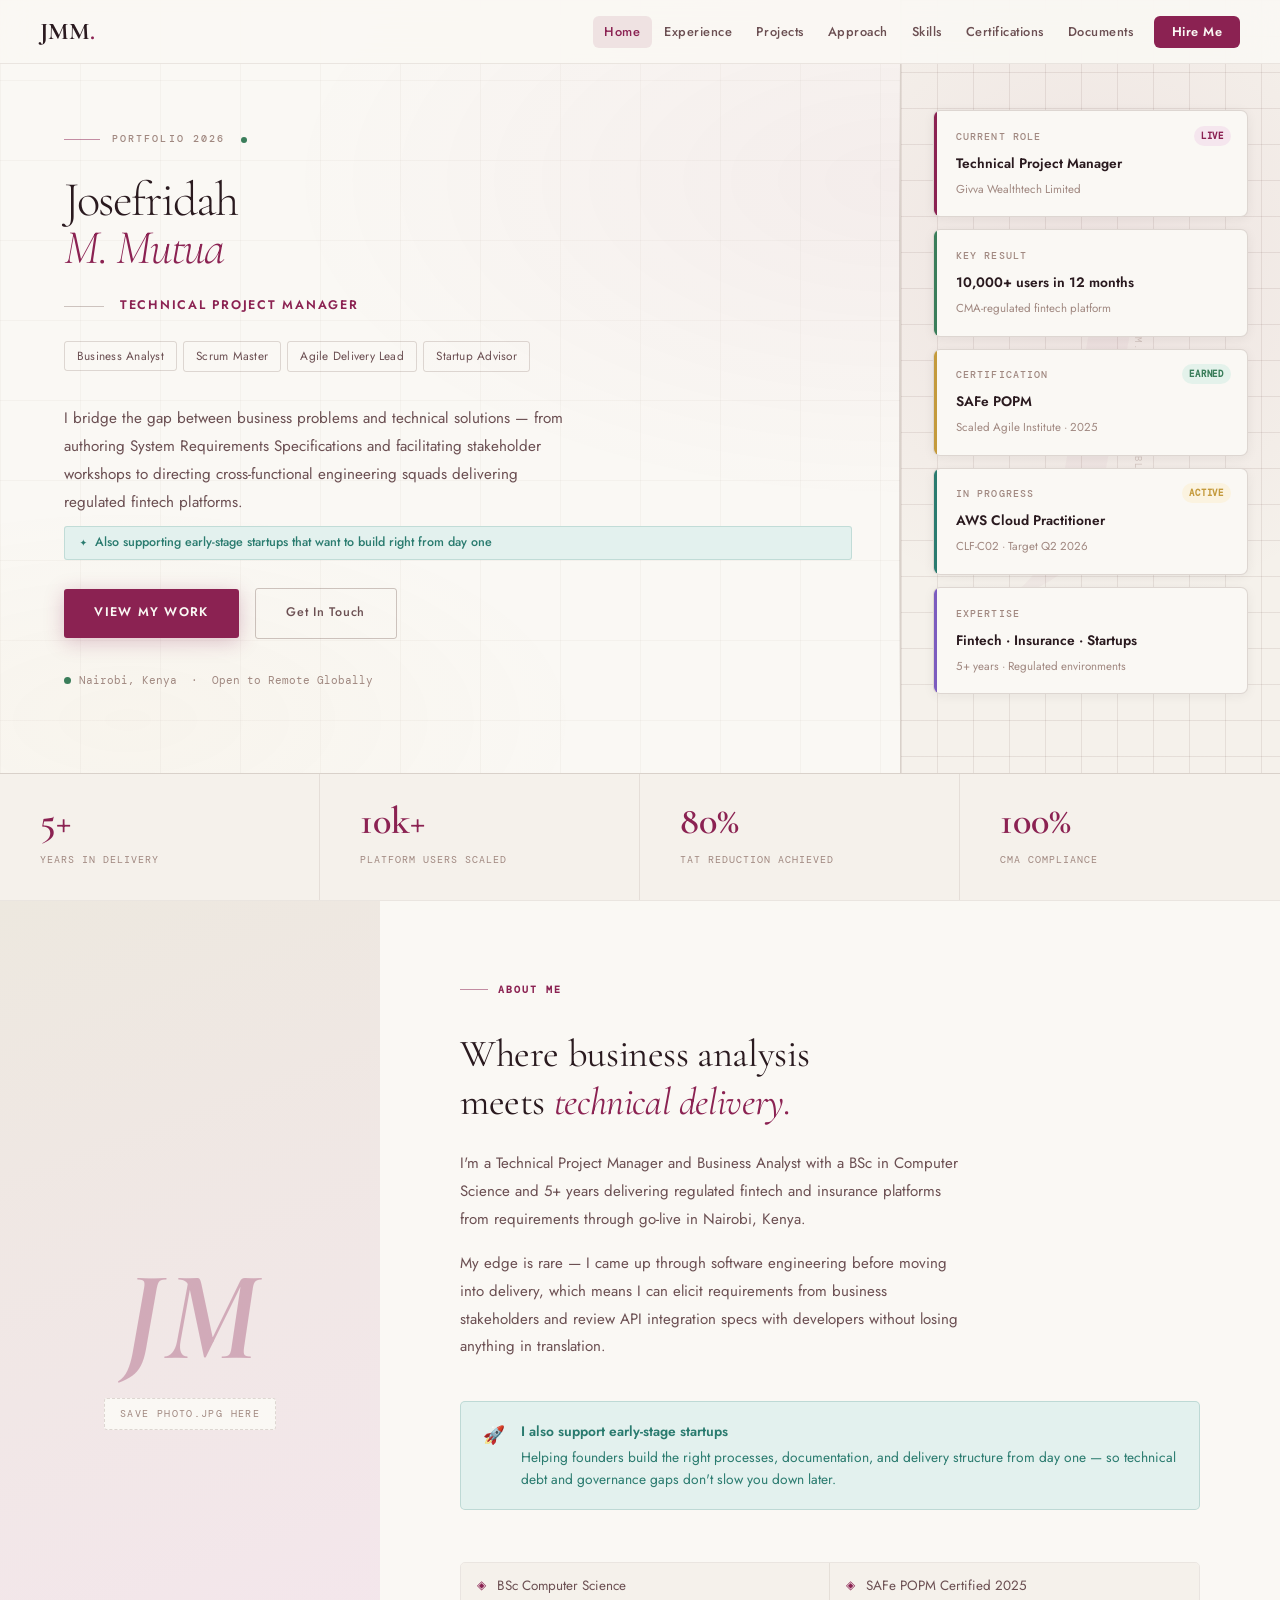
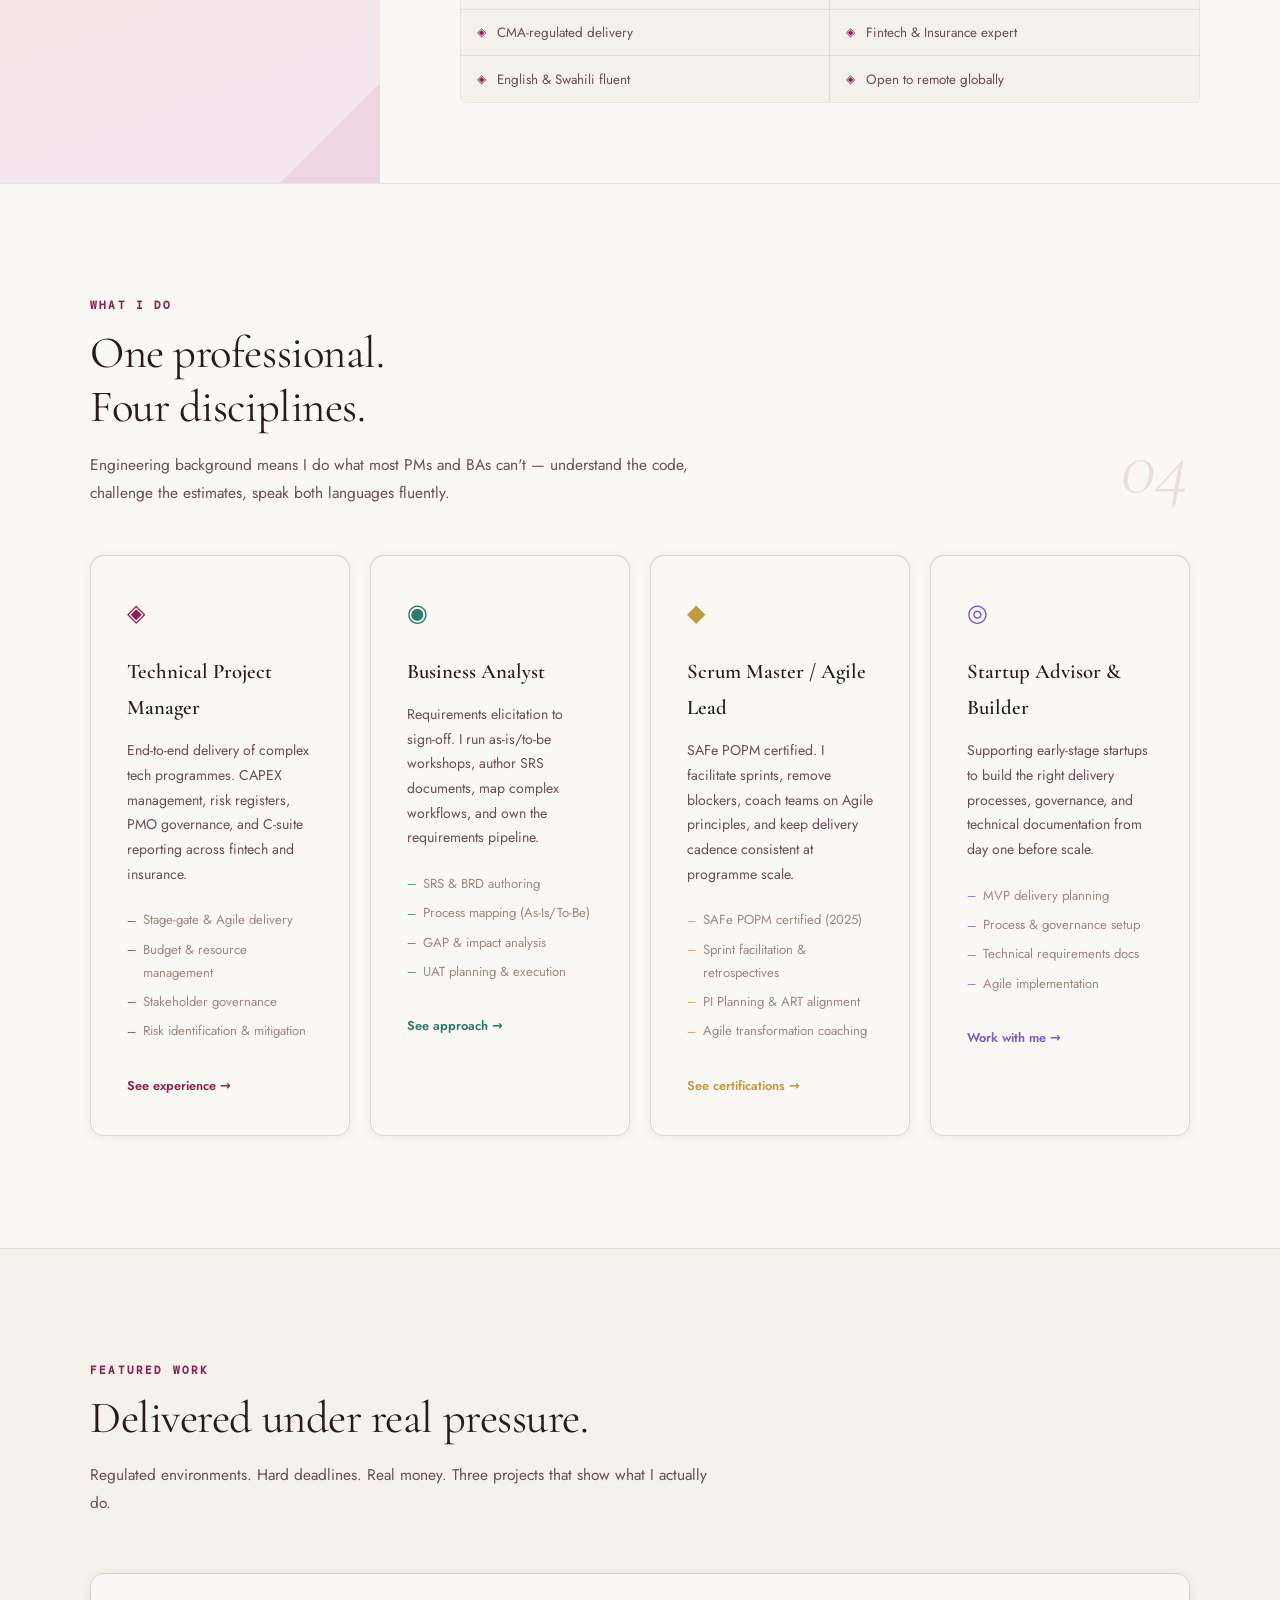
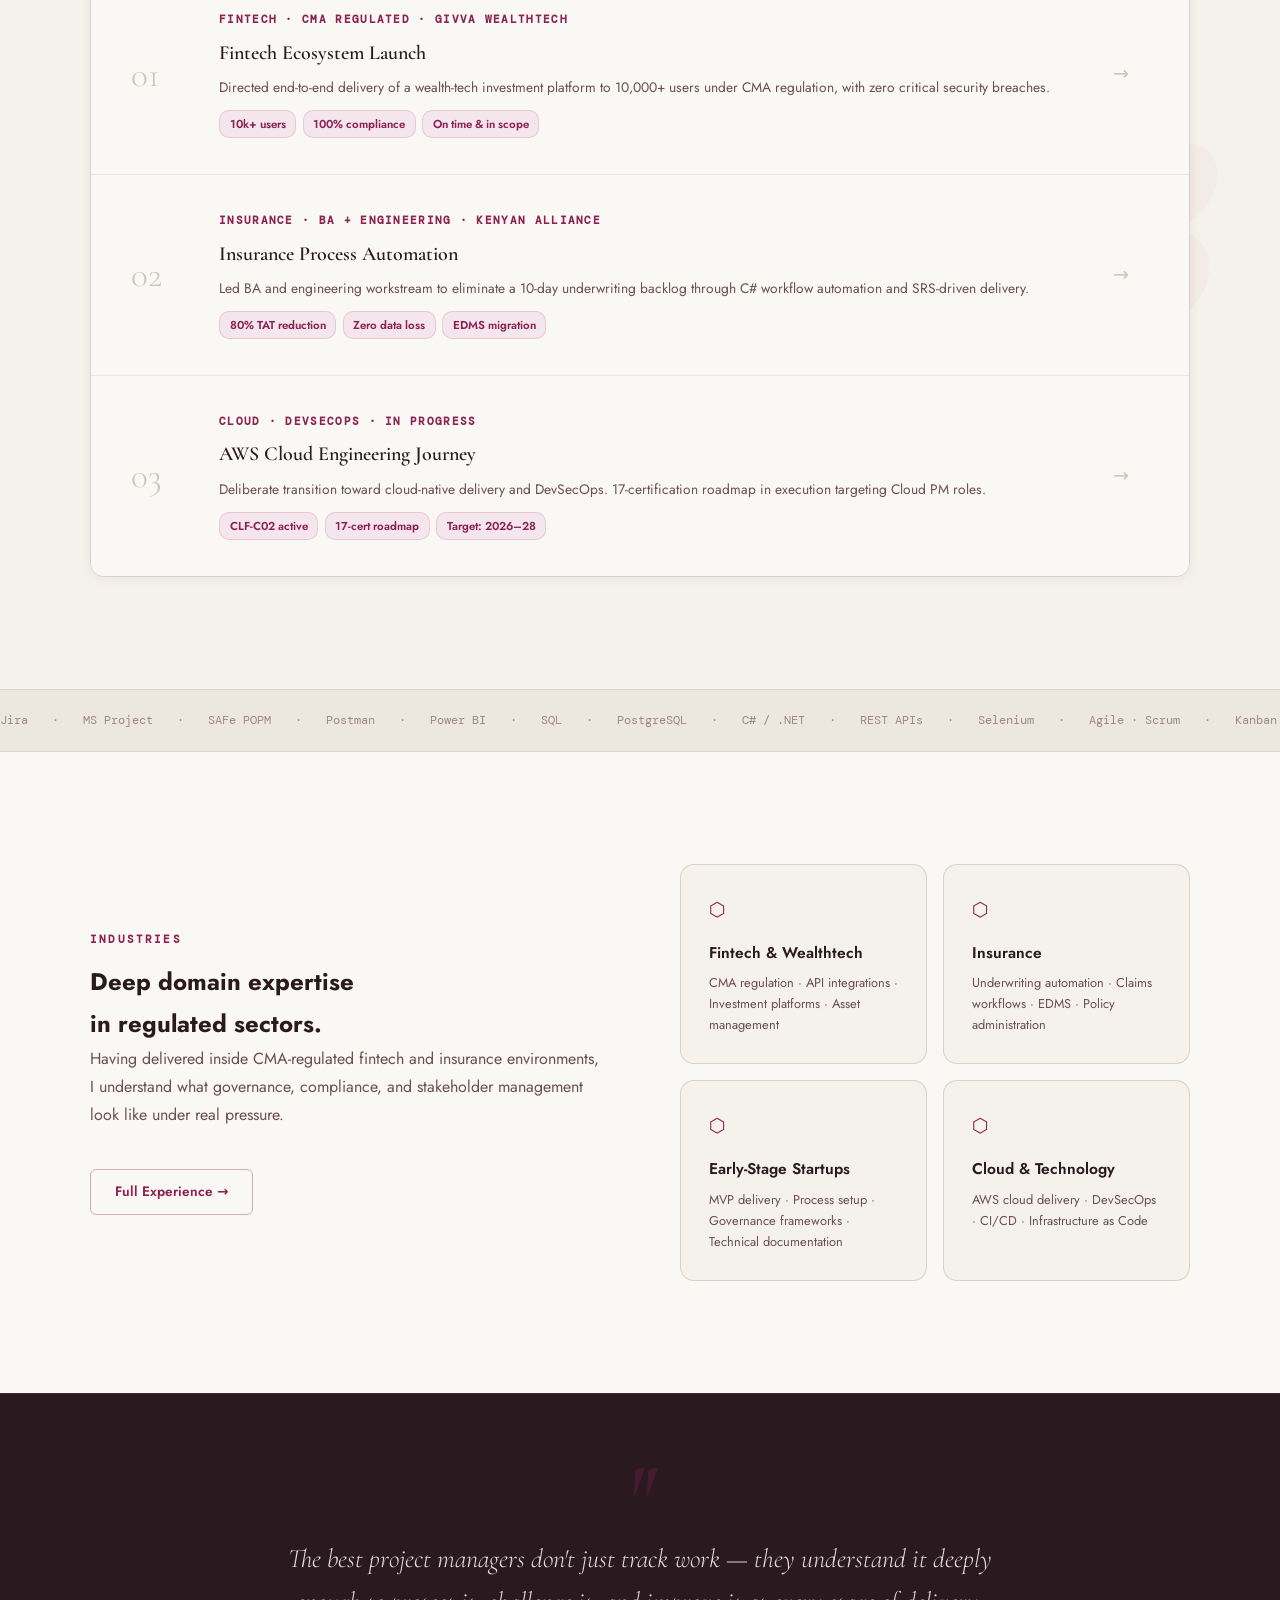
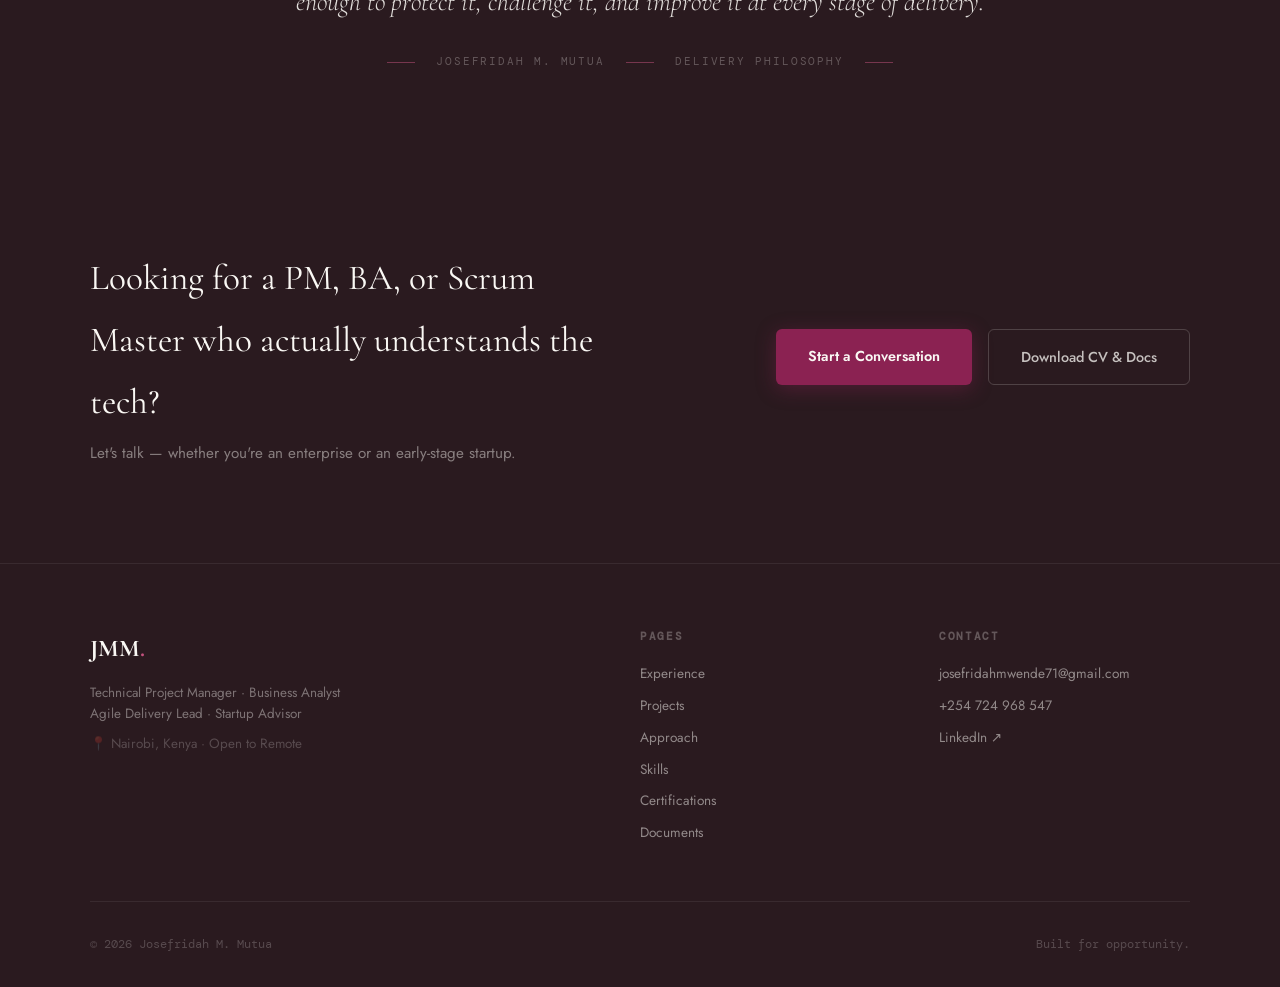
==== commit 26350c12: "fix: set root directory" ====
--- a/josefridah-portfolio/index.html
+++ b/josefridah-portfolio/index.html
@@ -13,7 +13,7 @@
     .hero {
       min-height: 100vh;
       display: grid;
-      grid-template-columns: 1fr 400px;
+      grid-template-columns: 1fr 380px;
       grid-template-rows: 1fr auto;
       padding: 0;
       max-width: 100%;
@@ -25,7 +25,7 @@
       display: flex;
       flex-direction: column;
       justify-content: center;
-      padding: 9rem 4rem 4rem 6vw;
+      padding: 6rem 3rem 3rem 5vw;
       position: relative;
       z-index: 1;
     }
@@ -44,7 +44,7 @@
       display: flex;
       align-items: center;
       gap: 0.75rem;
-      margin-bottom: 2.5rem;
+      margin-bottom: 1.75rem;
     }
 
     .hero-eyebrow-line {
@@ -73,14 +73,14 @@
     }
 
     .hero-name-block {
-      margin-bottom: 2rem;
+      margin-bottom: 1.5rem;
     }
 
     .hero-firstname {
       font-family: var(--font-display);
-      font-size: clamp(3.2rem, 6vw, 6rem);
+      font-size: clamp(2.2rem, 3.8vw, 3.8rem);
       font-weight: 300;
-      line-height: 0.9;
+      line-height: 0.95;
       letter-spacing: -0.03em;
       color: var(--text);
       display: block;
@@ -88,14 +88,14 @@
 
     .hero-lastname {
       font-family: var(--font-display);
-      font-size: clamp(3.2rem, 6vw, 6rem);
+      font-size: clamp(2.2rem, 3.8vw, 3.8rem);
       font-weight: 300;
-      line-height: 0.9;
+      line-height: 0.95;
       letter-spacing: -0.03em;
       color: var(--accent);
       font-style: italic;
       display: block;
-      margin-top: 0.1em;
+      margin-top: 0.05em;
     }
 
     .hero-divider {
@@ -142,8 +142,8 @@
       font-size: 0.95rem;
       color: var(--text2);
       line-height: 1.85;
-      max-width: 460px;
-      margin-bottom: 0.75rem;
+      max-width: 520px;
+      margin-bottom: 0.6rem;
     }
 
     .hero-startup-note {
@@ -156,7 +156,7 @@
       border: 1px solid rgba(42, 123, 111, 0.18);
       padding: 0.3rem 0.9rem;
       border-radius: 3px;
-      margin-bottom: 2.5rem;
+      margin-bottom: 1.75rem;
       font-weight: 500;
     }
 
@@ -169,7 +169,7 @@
       display: flex;
       align-items: center;
       gap: 1rem;
-      margin-bottom: 3rem;
+      margin-bottom: 2rem;
       flex-wrap: wrap;
     }
 
@@ -268,7 +268,7 @@
       flex-direction: column;
       align-items: center;
       justify-content: center;
-      padding: 7rem 2rem 4rem;
+      padding: 5rem 2rem 3rem;
       overflow: hidden;
       border-left: 1px solid var(--border2);
     }
@@ -314,10 +314,10 @@
     .credential-stack {
       position: relative;
       width: 100%;
-      max-width: 290px;
+      max-width: 320px;
       display: flex;
       flex-direction: column;
-      gap: 0.85rem;
+      gap: 0.75rem;
       z-index: 1;
     }
 
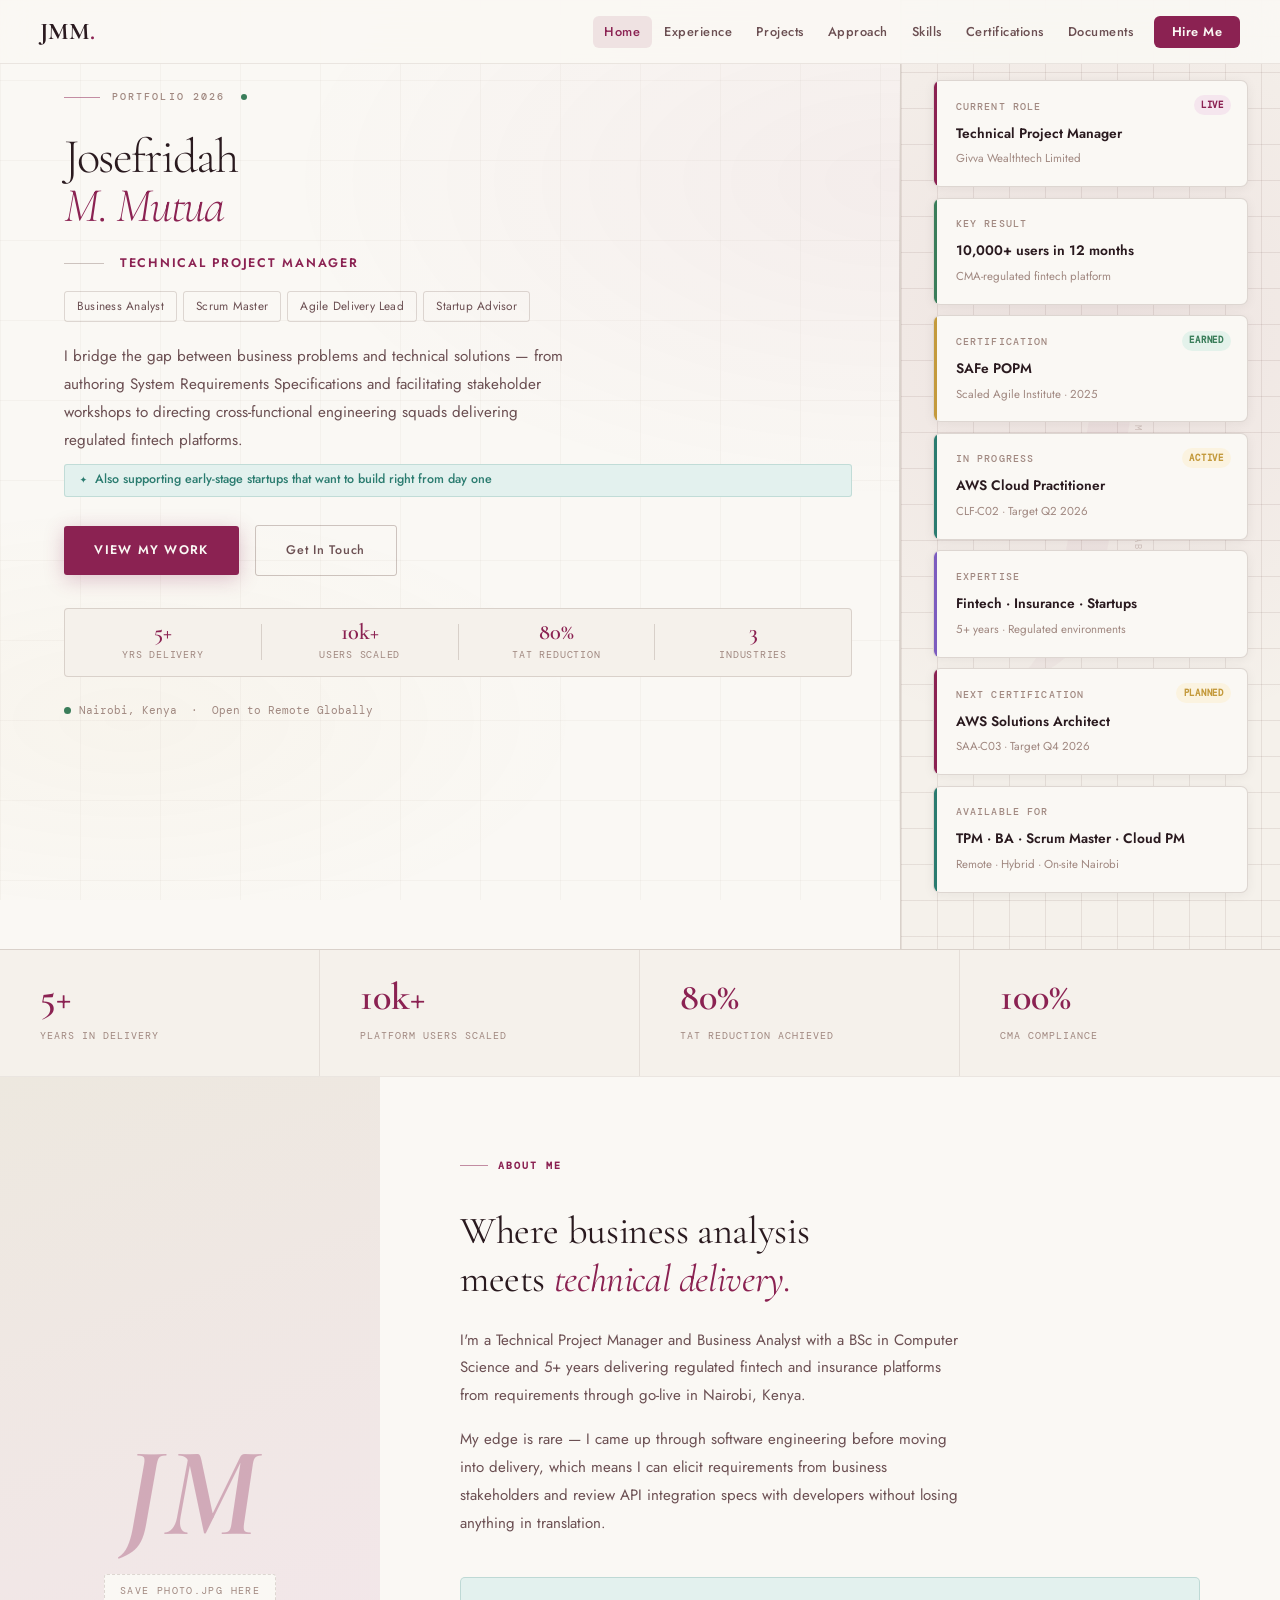
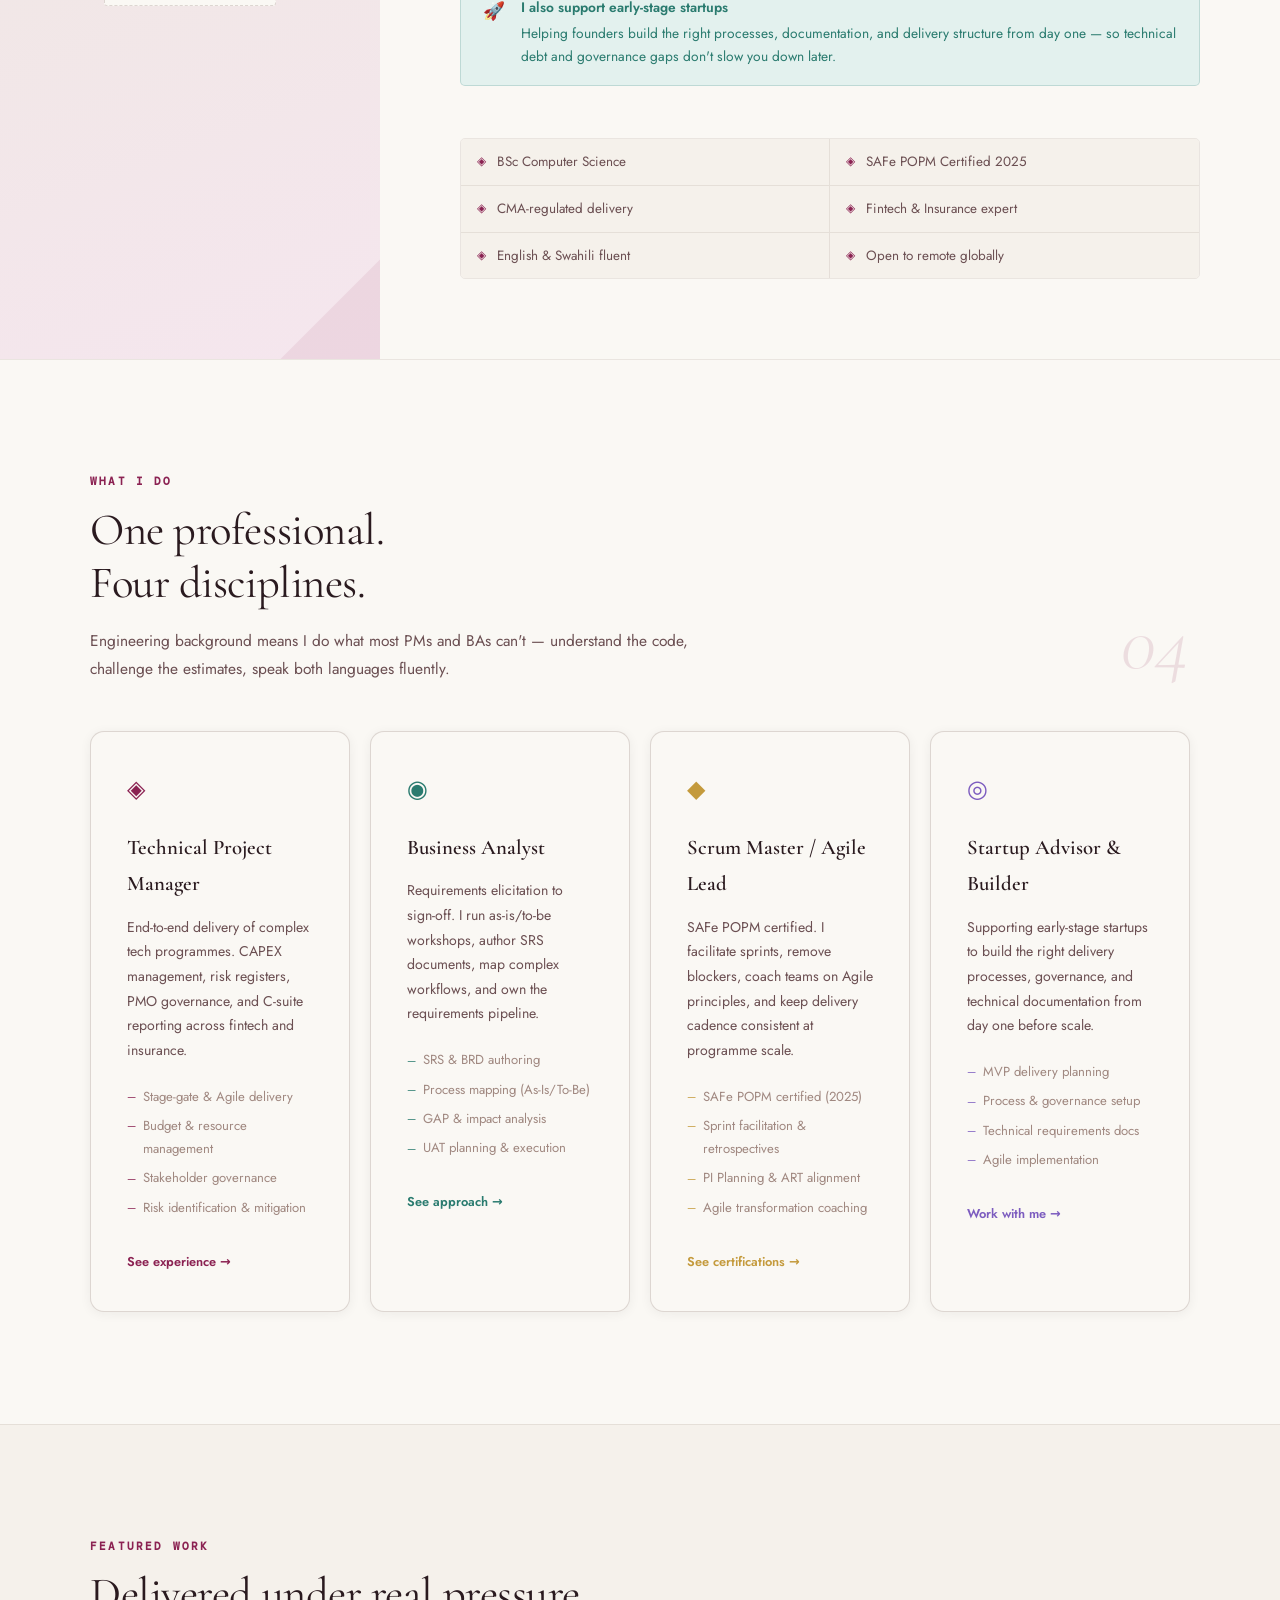
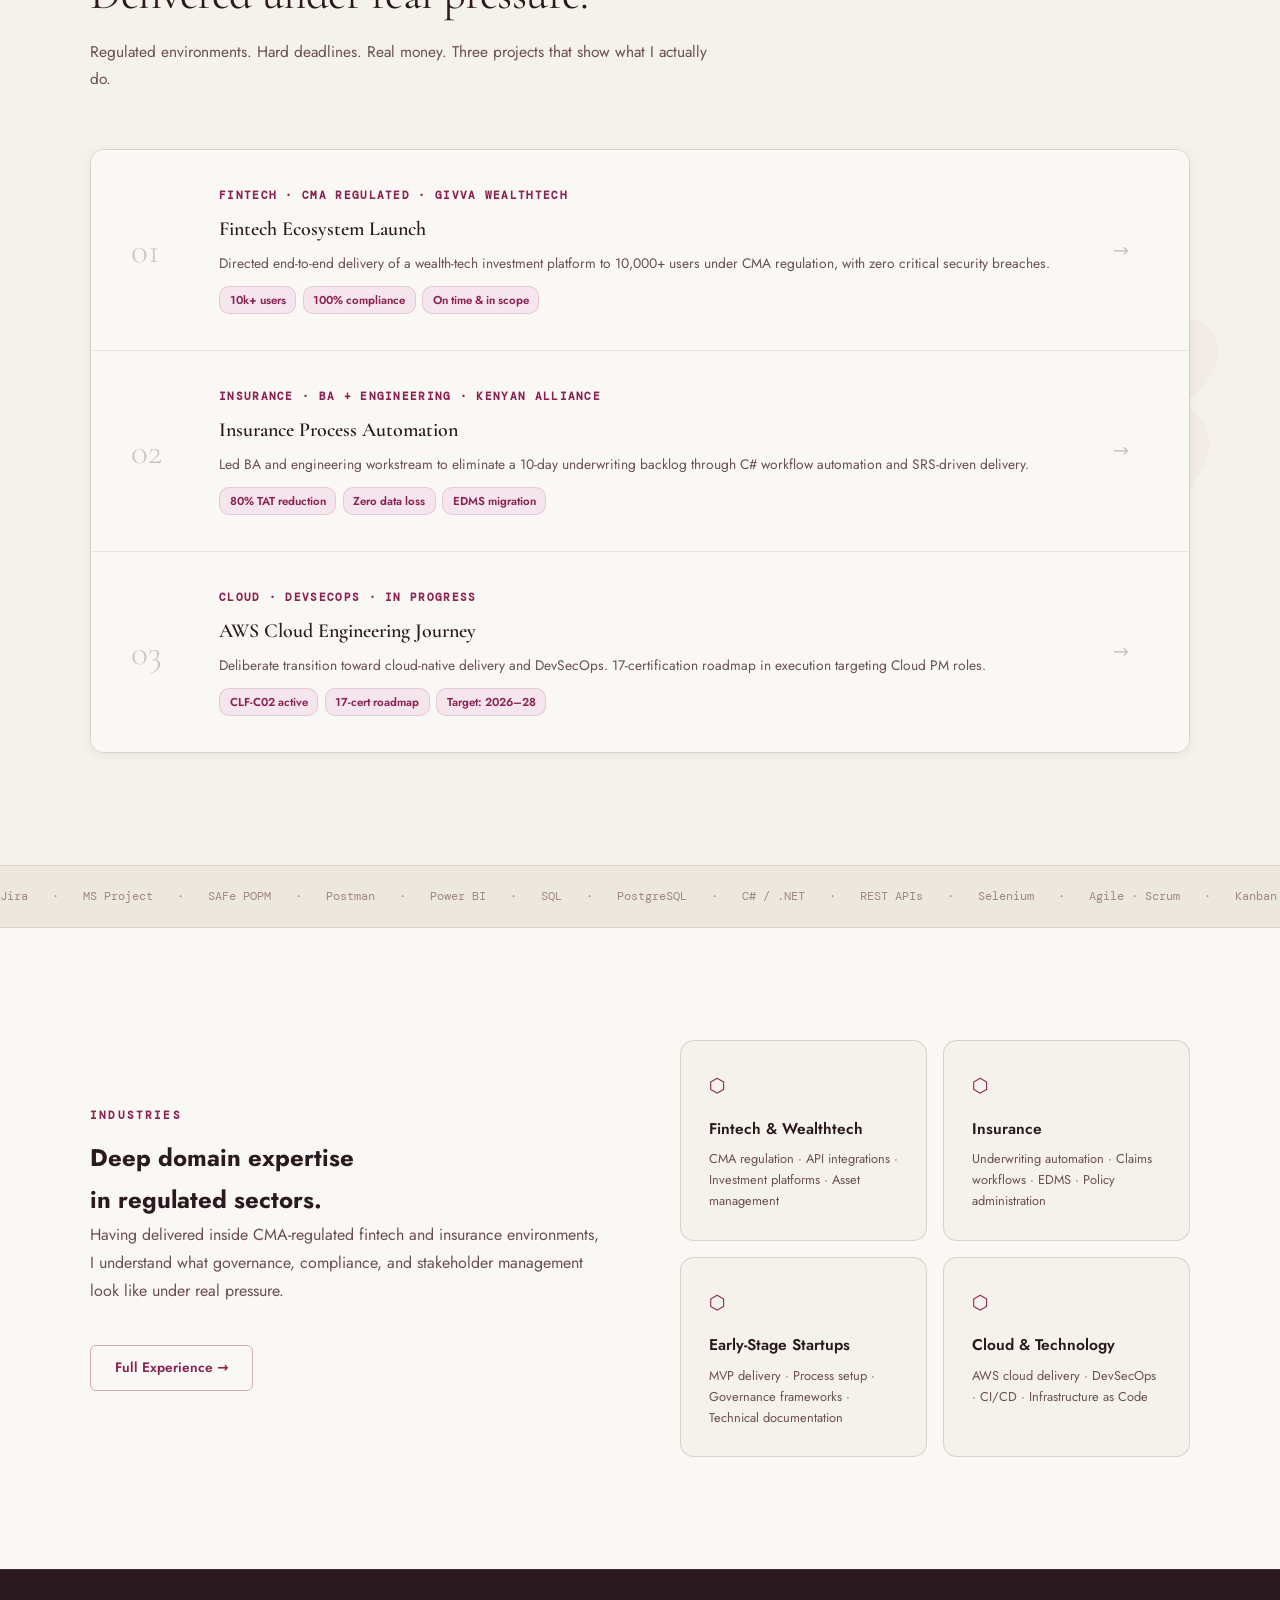
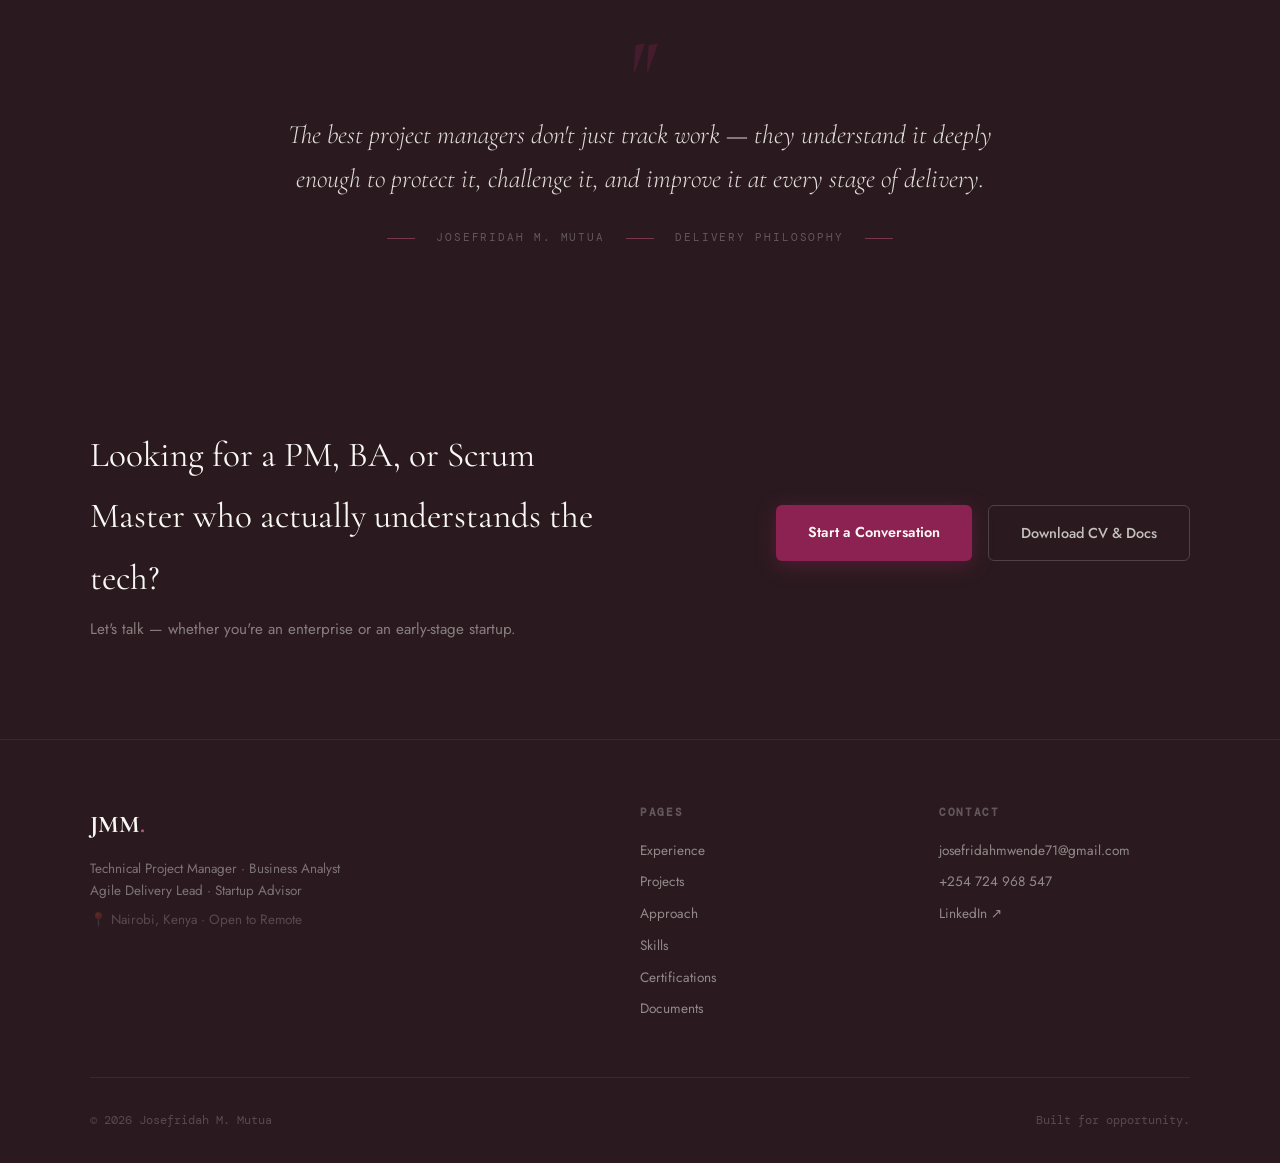
==== commit e9dc8dae: "fix: set root directory" ====
--- a/josefridah-portfolio/index.html
+++ b/josefridah-portfolio/index.html
@@ -11,7 +11,6 @@
   <style>
     /* ═══ HERO — two-column premium layout ═══ */
     .hero {
-      min-height: 100vh;
       display: grid;
       grid-template-columns: 1fr 380px;
       grid-template-rows: 1fr auto;
@@ -19,15 +18,17 @@
       max-width: 100%;
       margin: 0;
       overflow: hidden;
+      min-height: 100vh;
     }
 
     .hero-left {
       display: flex;
       flex-direction: column;
       justify-content: center;
-      padding: 6rem 3rem 3rem 5vw;
+      padding: 5.5rem 3rem 3.5rem 5vw;
       position: relative;
       z-index: 1;
+      justify-content: flex-start;
     }
 
     .hero-left::after {
@@ -102,7 +103,7 @@
       display: flex;
       align-items: center;
       gap: 1rem;
-      margin-bottom: 1.5rem;
+      margin-bottom: 1rem;
     }
 
     .hero-divider-line {
@@ -124,7 +125,7 @@
       display: flex;
       flex-wrap: wrap;
       gap: 0.4rem;
-      margin-bottom: 2rem;
+      margin-bottom: 1.25rem;
     }
 
     .hero-role-chip {
@@ -268,9 +269,10 @@
       flex-direction: column;
       align-items: center;
       justify-content: center;
-      padding: 5rem 2rem 3rem;
+      padding: 5rem 2rem 3.5rem;
       overflow: hidden;
       border-left: 1px solid var(--border2);
+      justify-content: flex-start;
     }
 
     .hero-right::before {
@@ -315,9 +317,10 @@
       position: relative;
       width: 100%;
       max-width: 320px;
+      width: 100%;
       display: flex;
       flex-direction: column;
-      gap: 0.75rem;
+      gap: 0.65rem;
       z-index: 1;
     }
 
@@ -417,6 +420,55 @@
     .badge-live {
       background: var(--accent-pale);
       color: var(--accent);
+    }
+
+
+    .hero-metrics-row {
+      display: flex;
+      align-items: center;
+      gap: 0;
+      margin-bottom: 1.5rem;
+      background: var(--bg2);
+      border: 1px solid var(--border2);
+      border-radius: 4px;
+      overflow: hidden;
+    }
+
+    .hm-item {
+      display: flex;
+      flex-direction: column;
+      align-items: center;
+      padding: 0.75rem 1.25rem;
+      flex: 1;
+      transition: var(--transition);
+    }
+
+    .hm-item:hover {
+      background: var(--accent-pale);
+    }
+
+    .hm-num {
+      font-family: var(--font-display);
+      font-size: 1.4rem;
+      font-weight: 600;
+      color: var(--accent);
+      line-height: 1;
+    }
+
+    .hm-label {
+      font-family: var(--font-mono);
+      font-size: 0.6rem;
+      color: var(--text3);
+      letter-spacing: 0.08em;
+      text-transform: uppercase;
+      margin-top: 0.2rem;
+    }
+
+    .hm-sep {
+      width: 1px;
+      height: 36px;
+      background: var(--border2);
+      flex-shrink: 0;
     }
 
     /* ═══ ABOUT — full bleed two-column ═══ */
@@ -846,6 +898,27 @@
         <a href="pages/projects.html" class="btn-hero-primary">View My Work</a>
         <a href="pages/contact.html" class="btn-hero-ghost">Get In Touch</a>
       </div>
+      <div class="hero-metrics-row reveal delay-3">
+        <div class="hm-item">
+          <span class="hm-num">5+</span>
+          <span class="hm-label">yrs delivery</span>
+        </div>
+        <span class="hm-sep"></span>
+        <div class="hm-item">
+          <span class="hm-num">10k+</span>
+          <span class="hm-label">users scaled</span>
+        </div>
+        <span class="hm-sep"></span>
+        <div class="hm-item">
+          <span class="hm-num">80%</span>
+          <span class="hm-label">TAT reduction</span>
+        </div>
+        <span class="hm-sep"></span>
+        <div class="hm-item">
+          <span class="hm-num">3</span>
+          <span class="hm-label">industries</span>
+        </div>
+      </div>
       <div class="hero-location-row reveal delay-4">
         <span class="dot-green"></span>
         Nairobi, Kenya &nbsp;·&nbsp; Open to Remote Globally
@@ -883,6 +956,17 @@
           <span class="cred-label">Expertise</span>
           <span class="cred-value">Fintech · Insurance · Startups</span>
           <span class="cred-sub">5+ years · Regulated environments</span>
+        </div>
+        <div class="cred-card c-accent">
+          <span class="cred-label">Next certification</span>
+          <span class="cred-value">AWS Solutions Architect</span>
+          <span class="cred-sub">SAA-C03 · Target Q4 2026</span>
+          <span class="cred-badge badge-active">Planned</span>
+        </div>
+        <div class="cred-card c-teal">
+          <span class="cred-label">Available for</span>
+          <span class="cred-value">TPM · BA · Scrum Master · Cloud PM</span>
+          <span class="cred-sub">Remote · Hybrid · On-site Nairobi</span>
         </div>
       </div>
     </div>
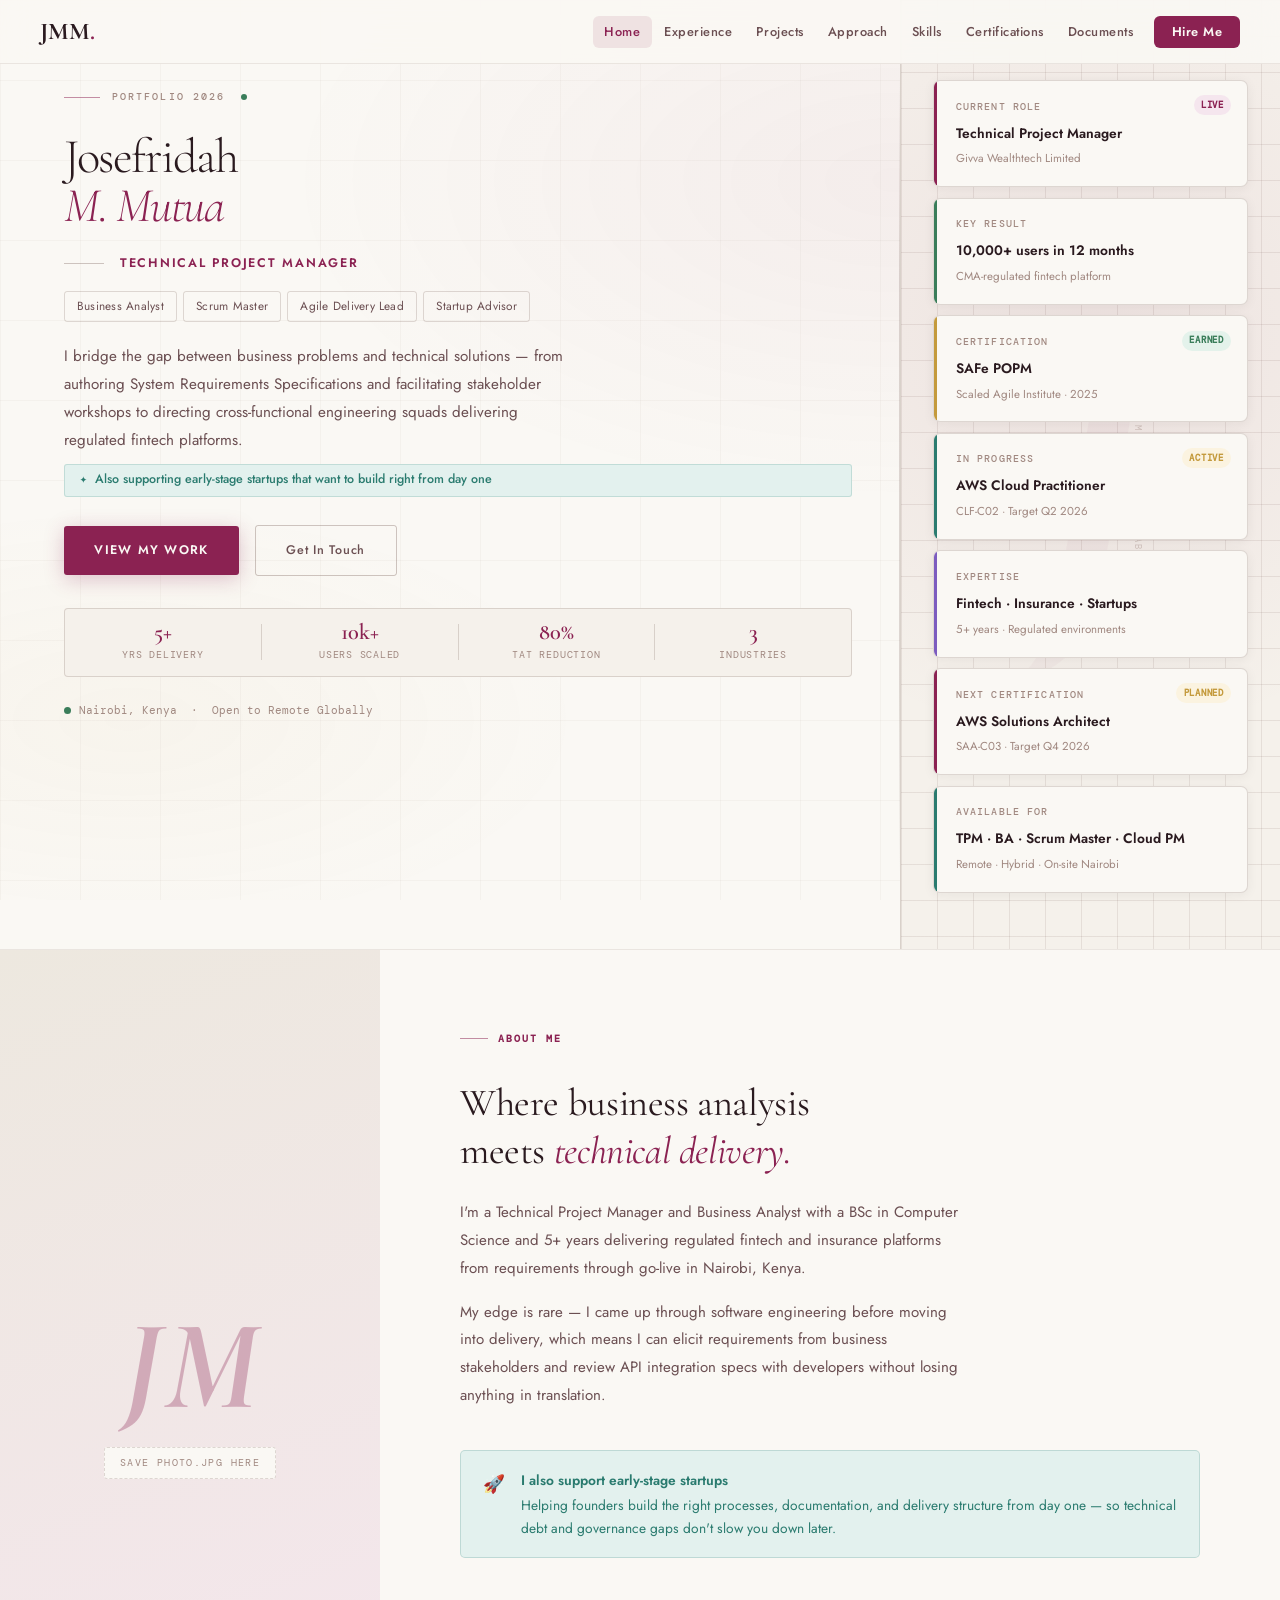
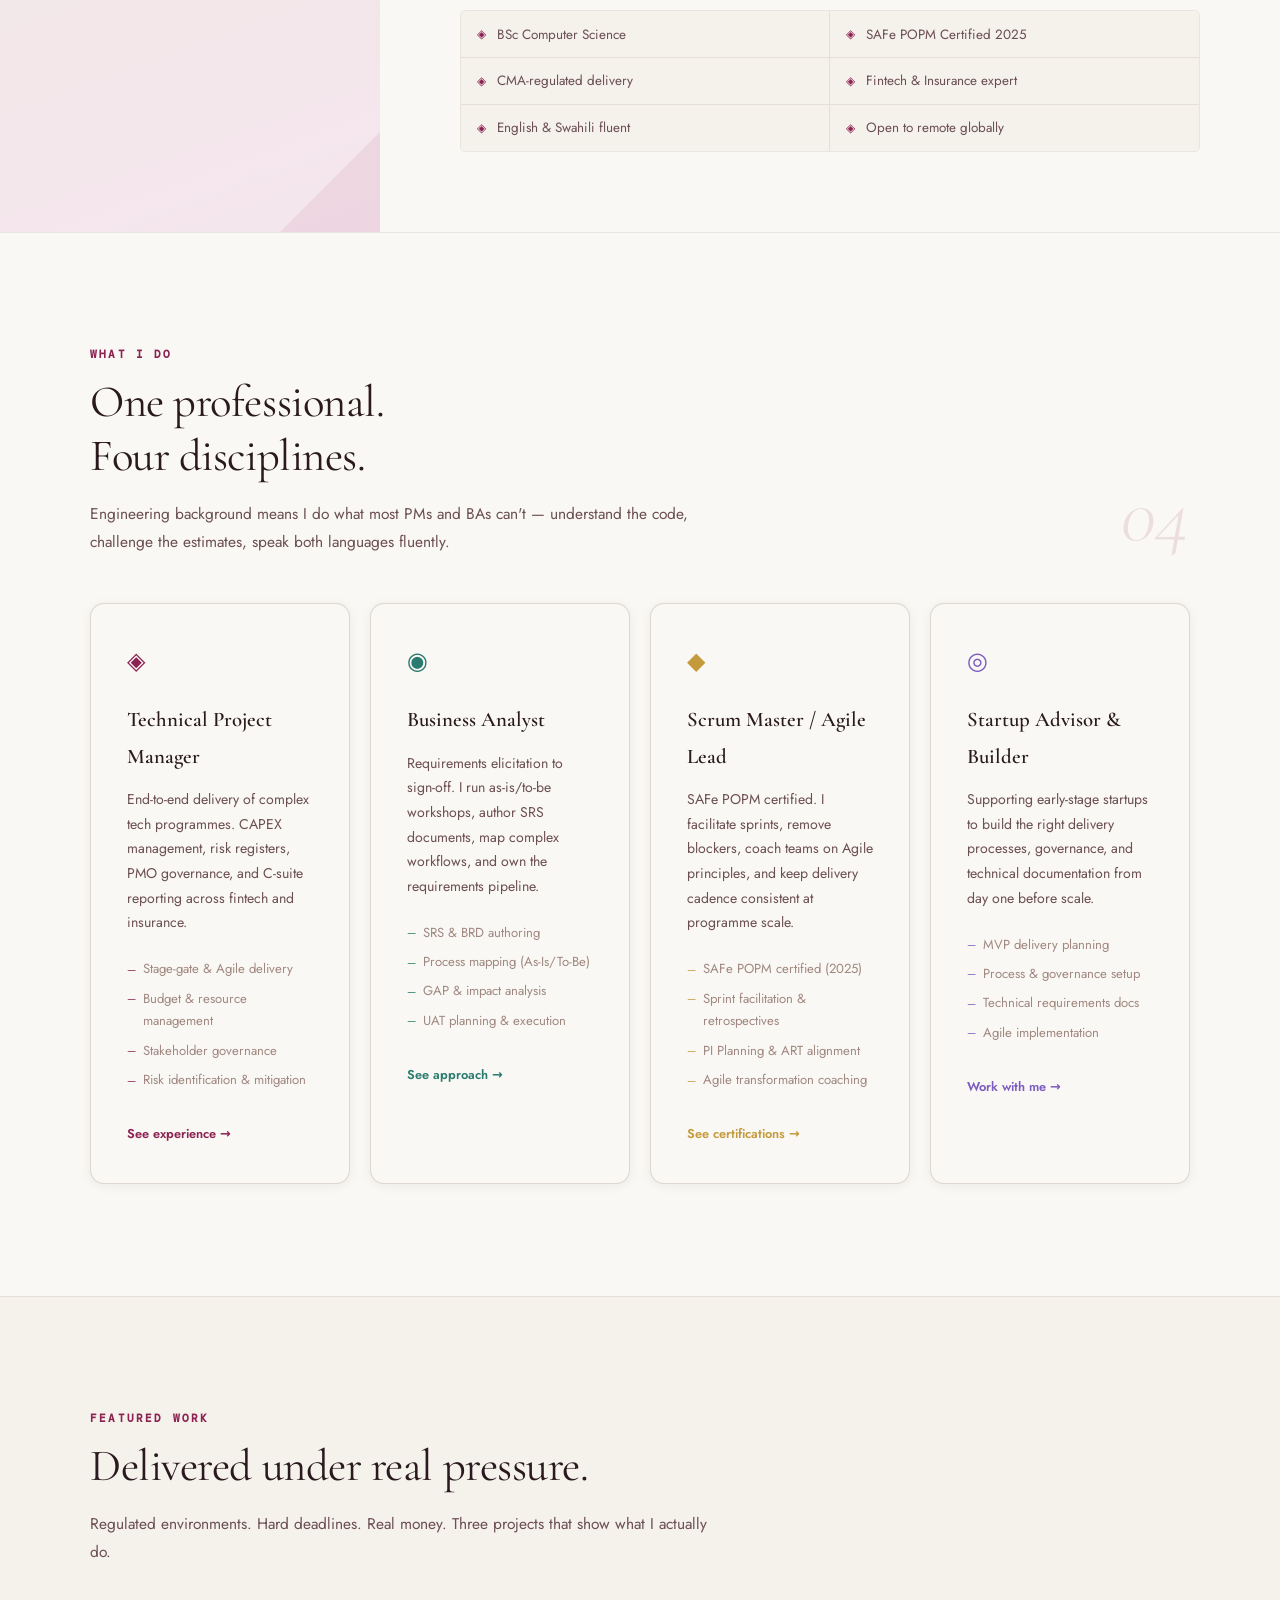
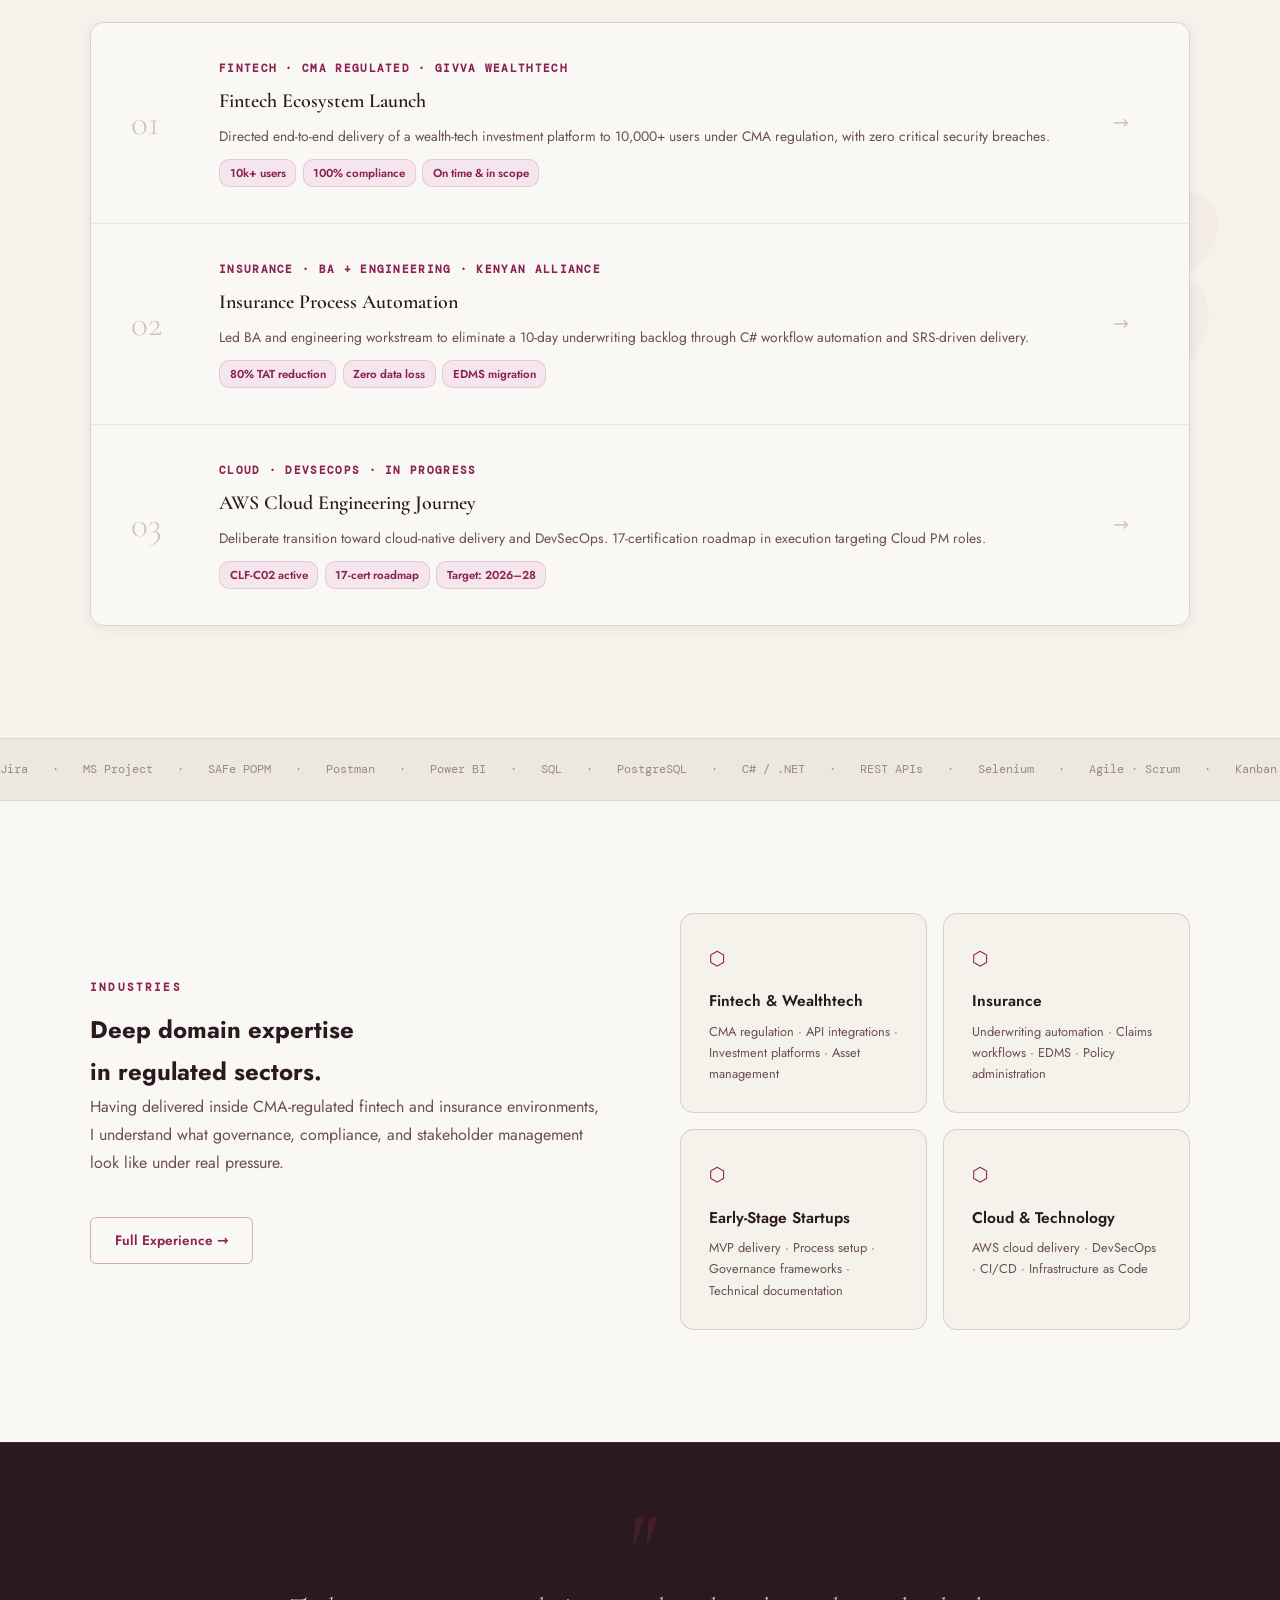
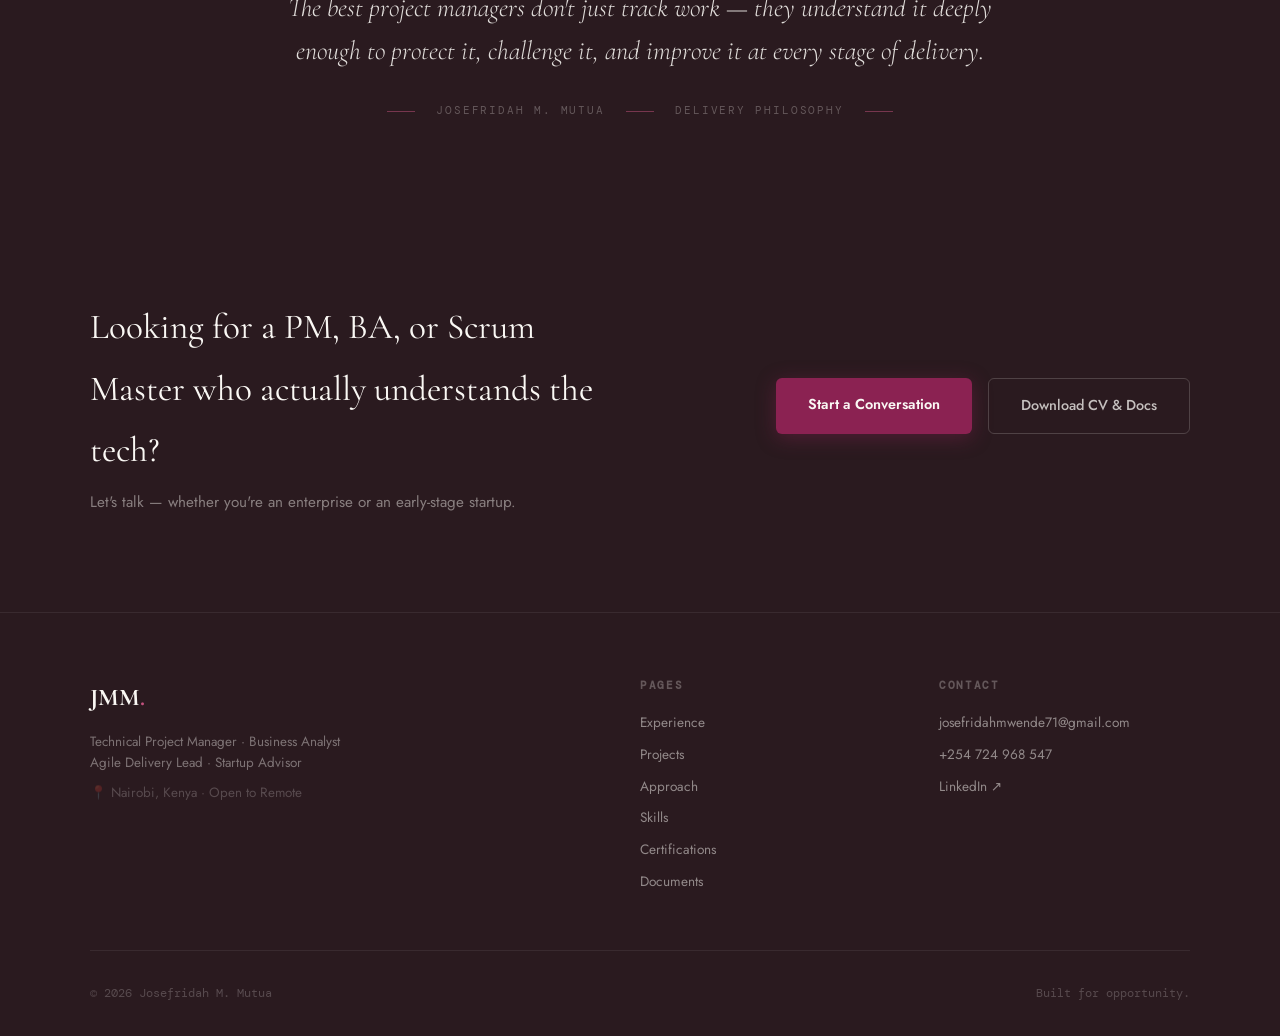
==== commit d771b77d: "fix: set root directory" ====
--- a/josefridah-portfolio/index.html
+++ b/josefridah-portfolio/index.html
@@ -13,7 +13,6 @@
     .hero {
       display: grid;
       grid-template-columns: 1fr 380px;
-      grid-template-rows: 1fr auto;
       padding: 0;
       max-width: 100%;
       margin: 0;
@@ -971,24 +970,7 @@
       </div>
     </div>
 
-    <div class="hero-stats-strip">
-      <div class="stat-strip-item">
-        <span class="stat-strip-num">5+</span>
-        <span class="stat-strip-label">Years in delivery</span>
-      </div>
-      <div class="stat-strip-item">
-        <span class="stat-strip-num">10k+</span>
-        <span class="stat-strip-label">Platform users scaled</span>
-      </div>
-      <div class="stat-strip-item">
-        <span class="stat-strip-num">80%</span>
-        <span class="stat-strip-label">TAT reduction achieved</span>
-      </div>
-      <div class="stat-strip-item">
-        <span class="stat-strip-num">100%</span>
-        <span class="stat-strip-label">CMA compliance</span>
-      </div>
-    </div>
+
   </section>
 
   <!-- ABOUT -->
